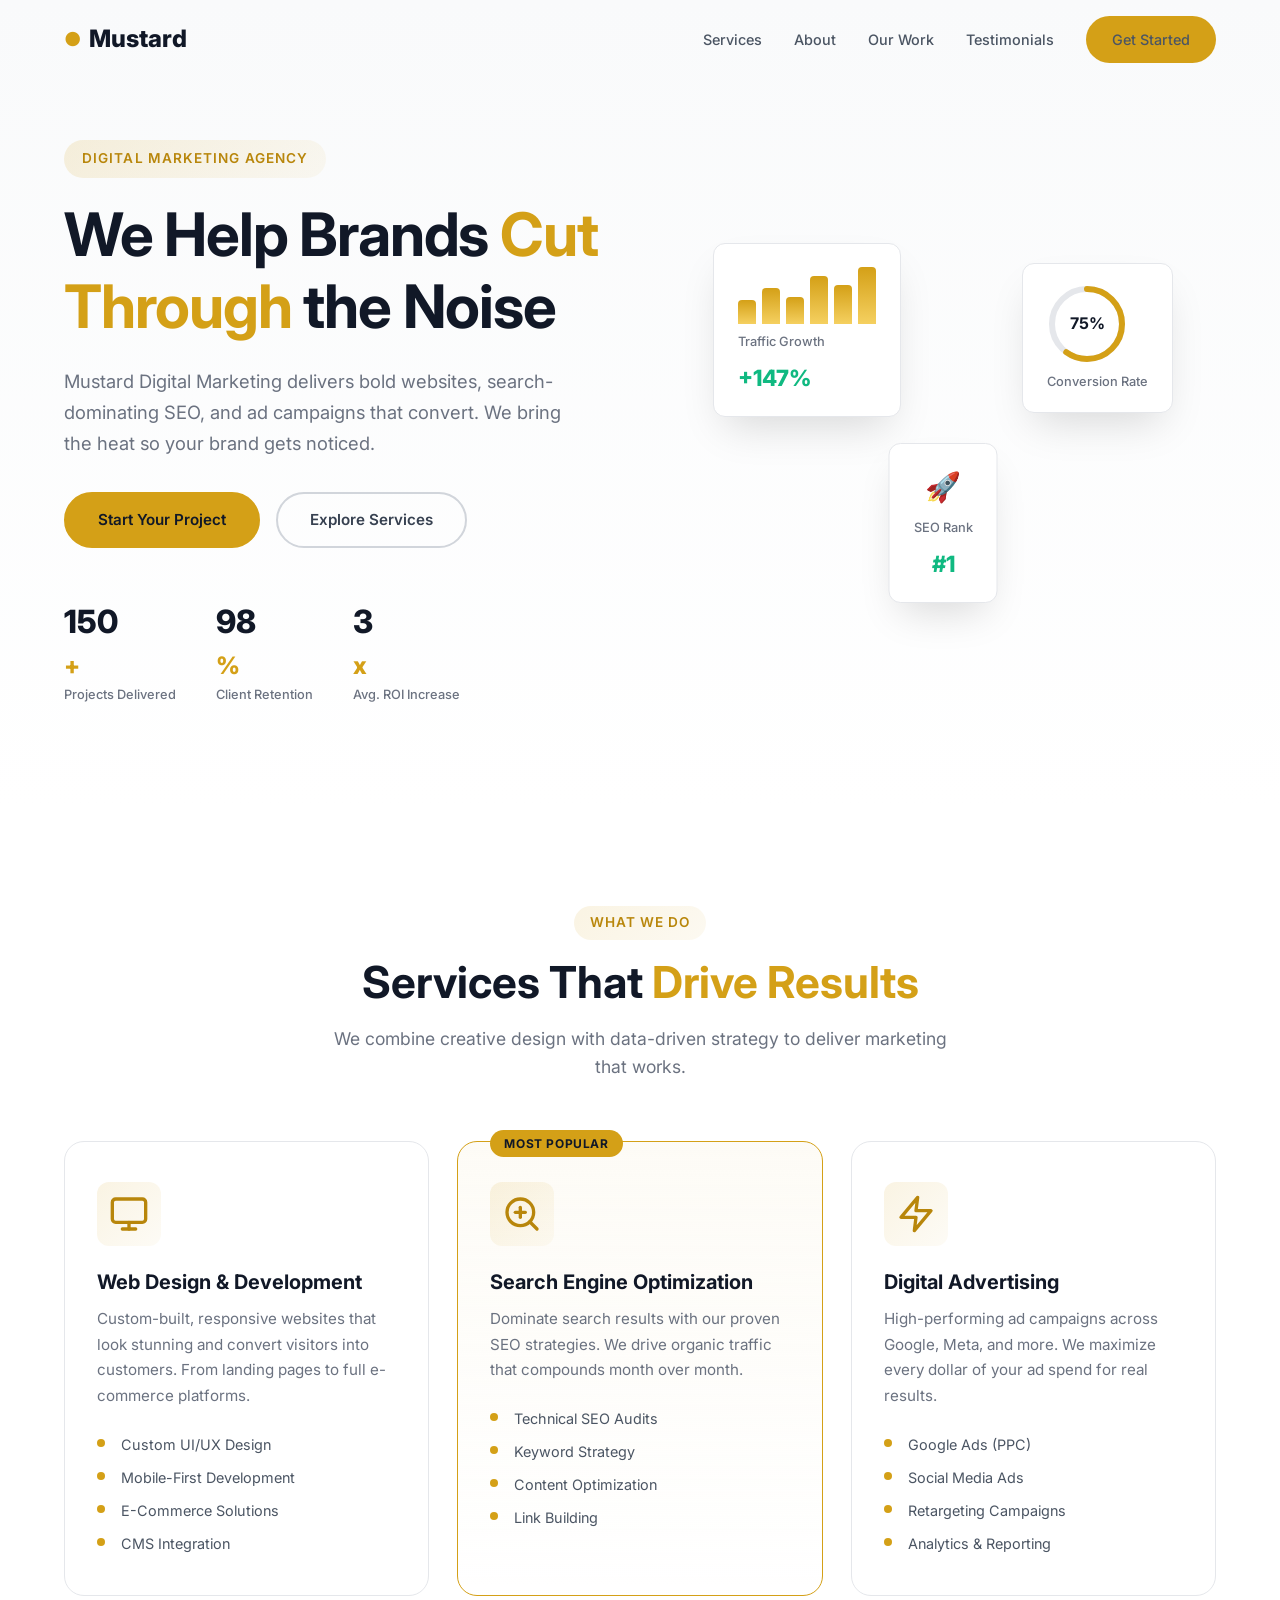
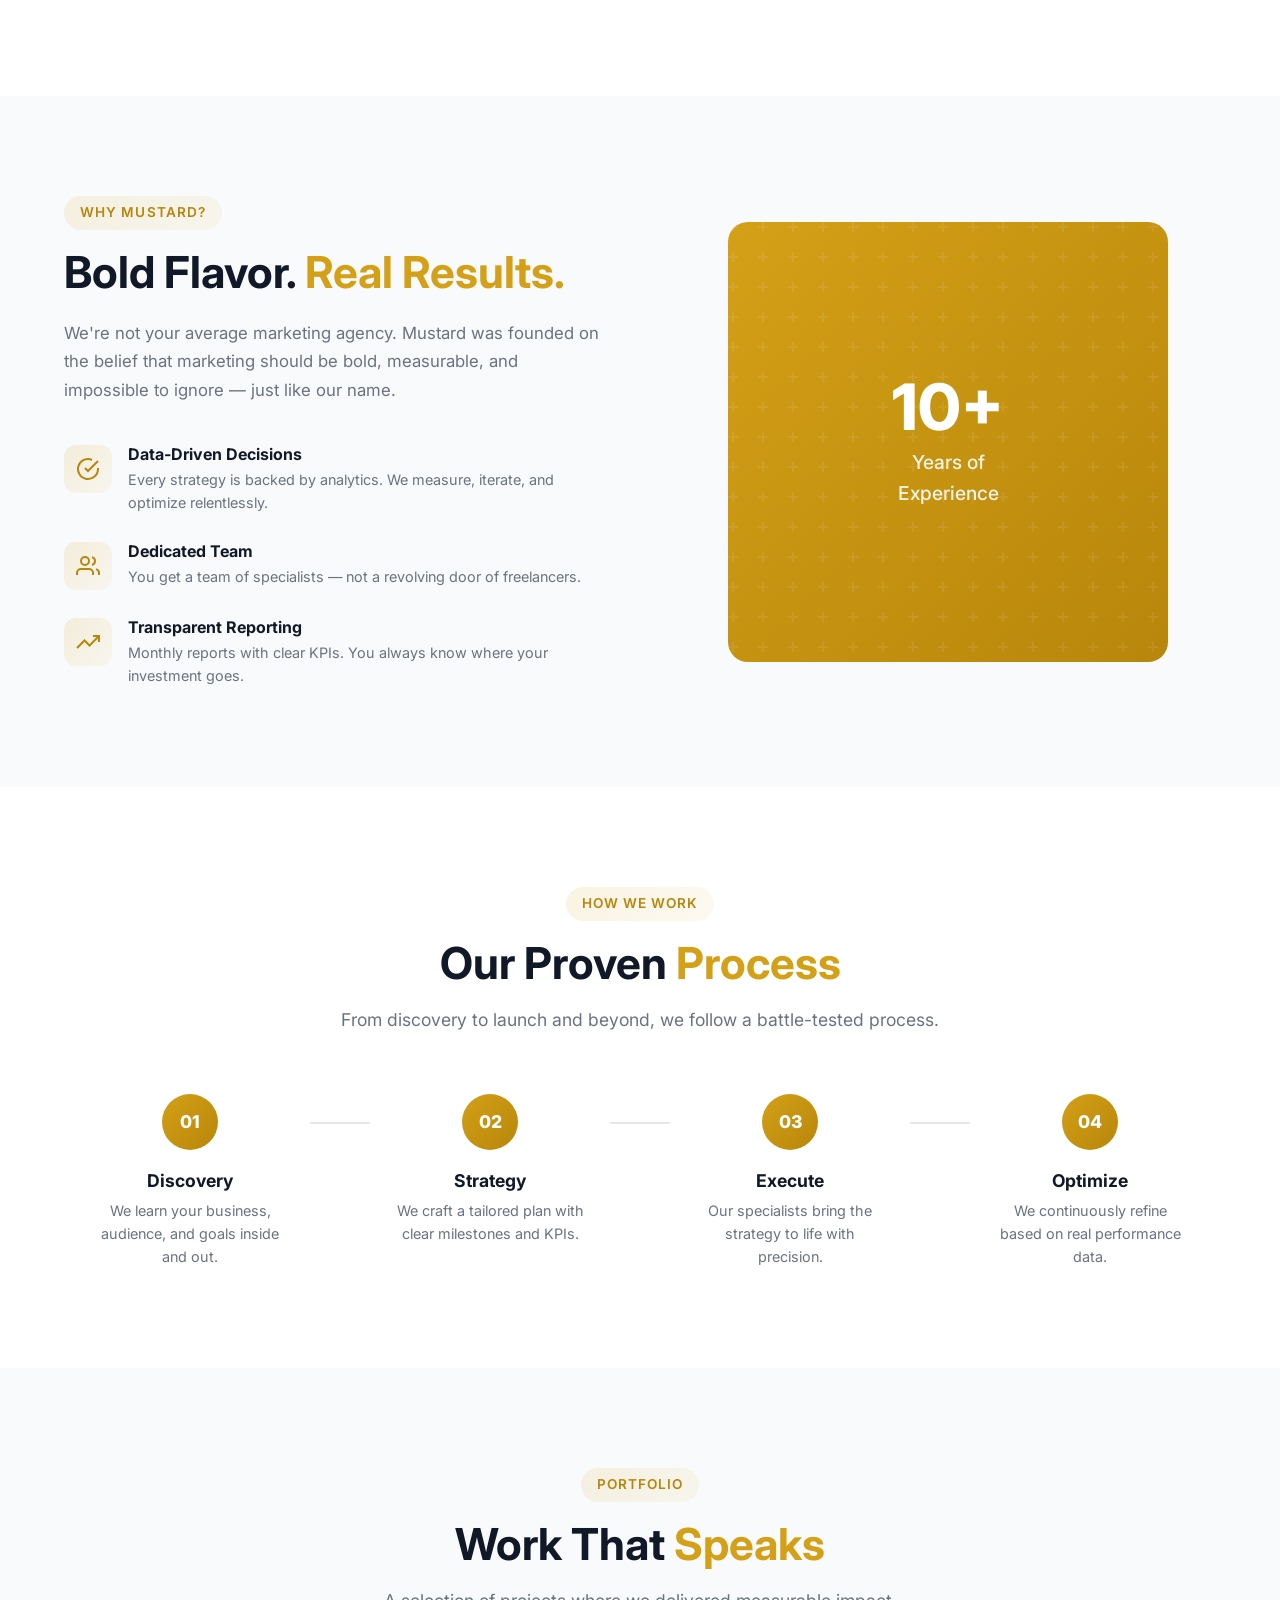
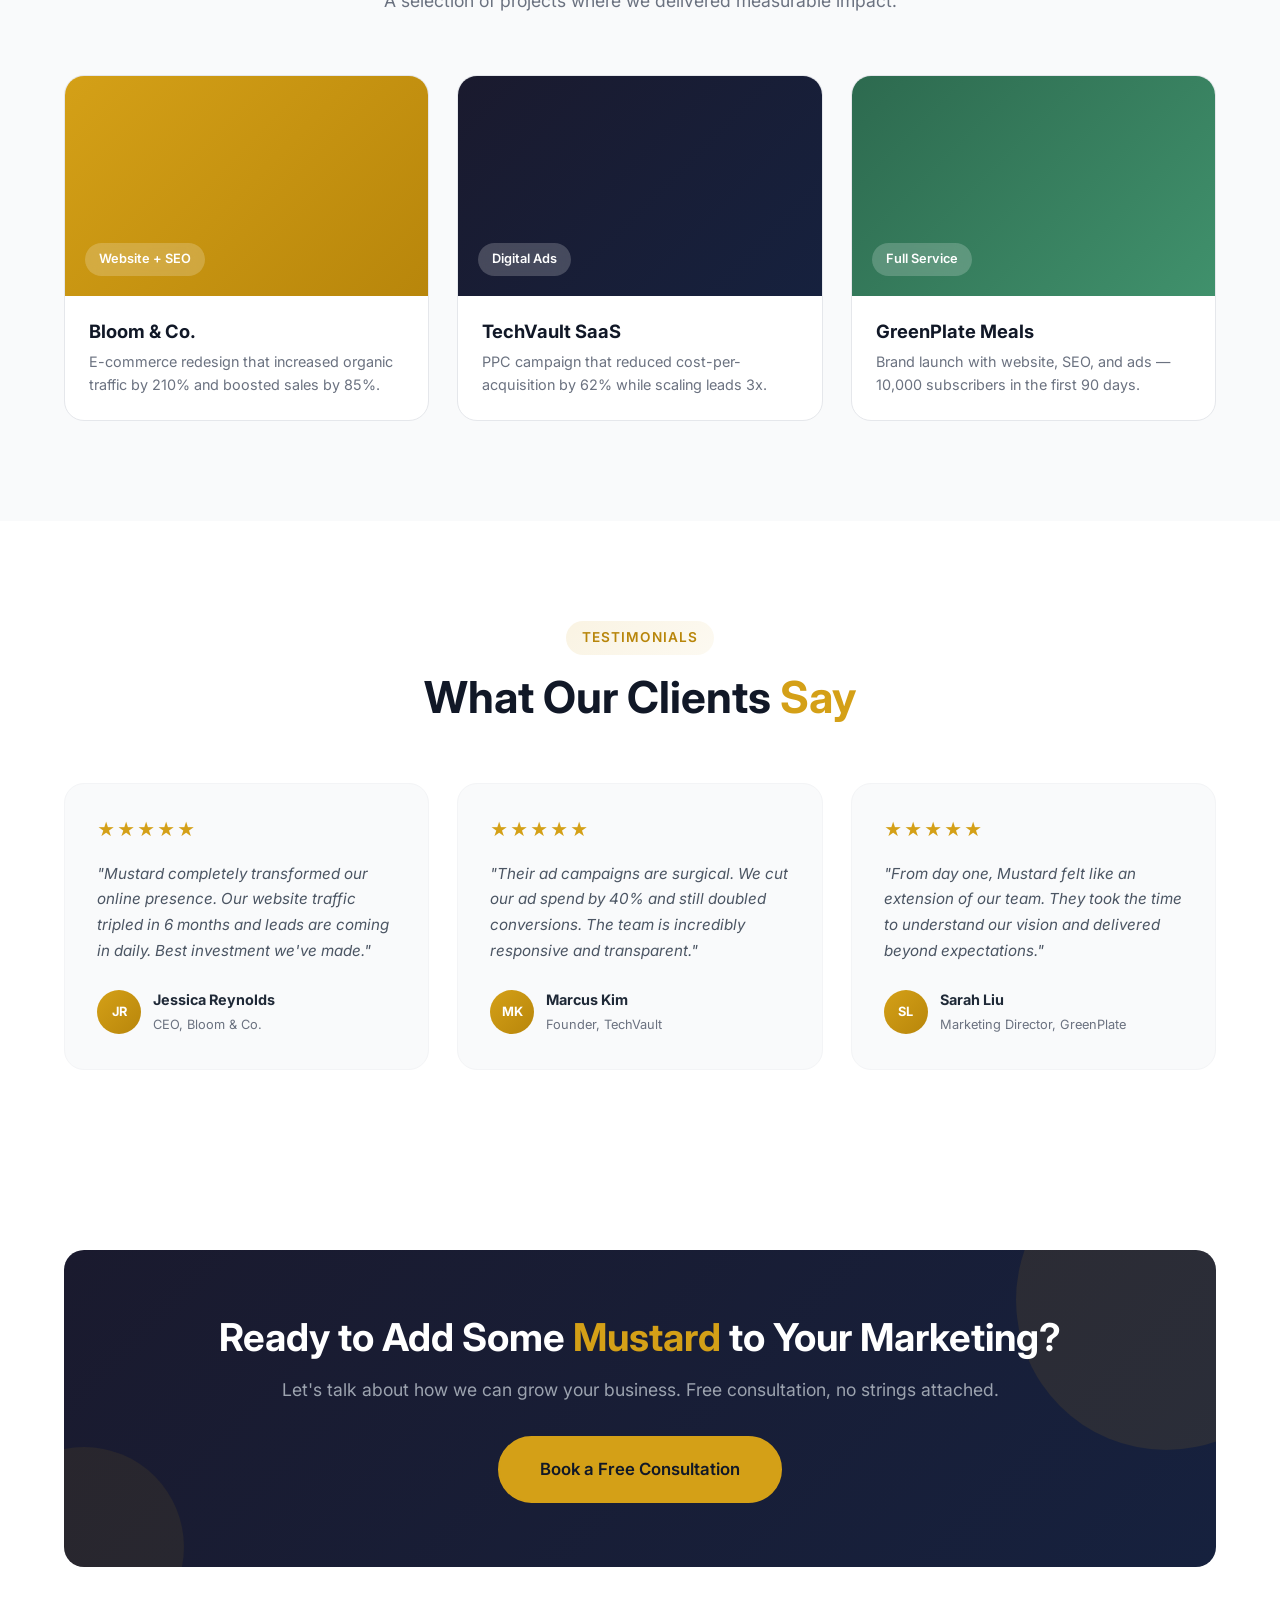
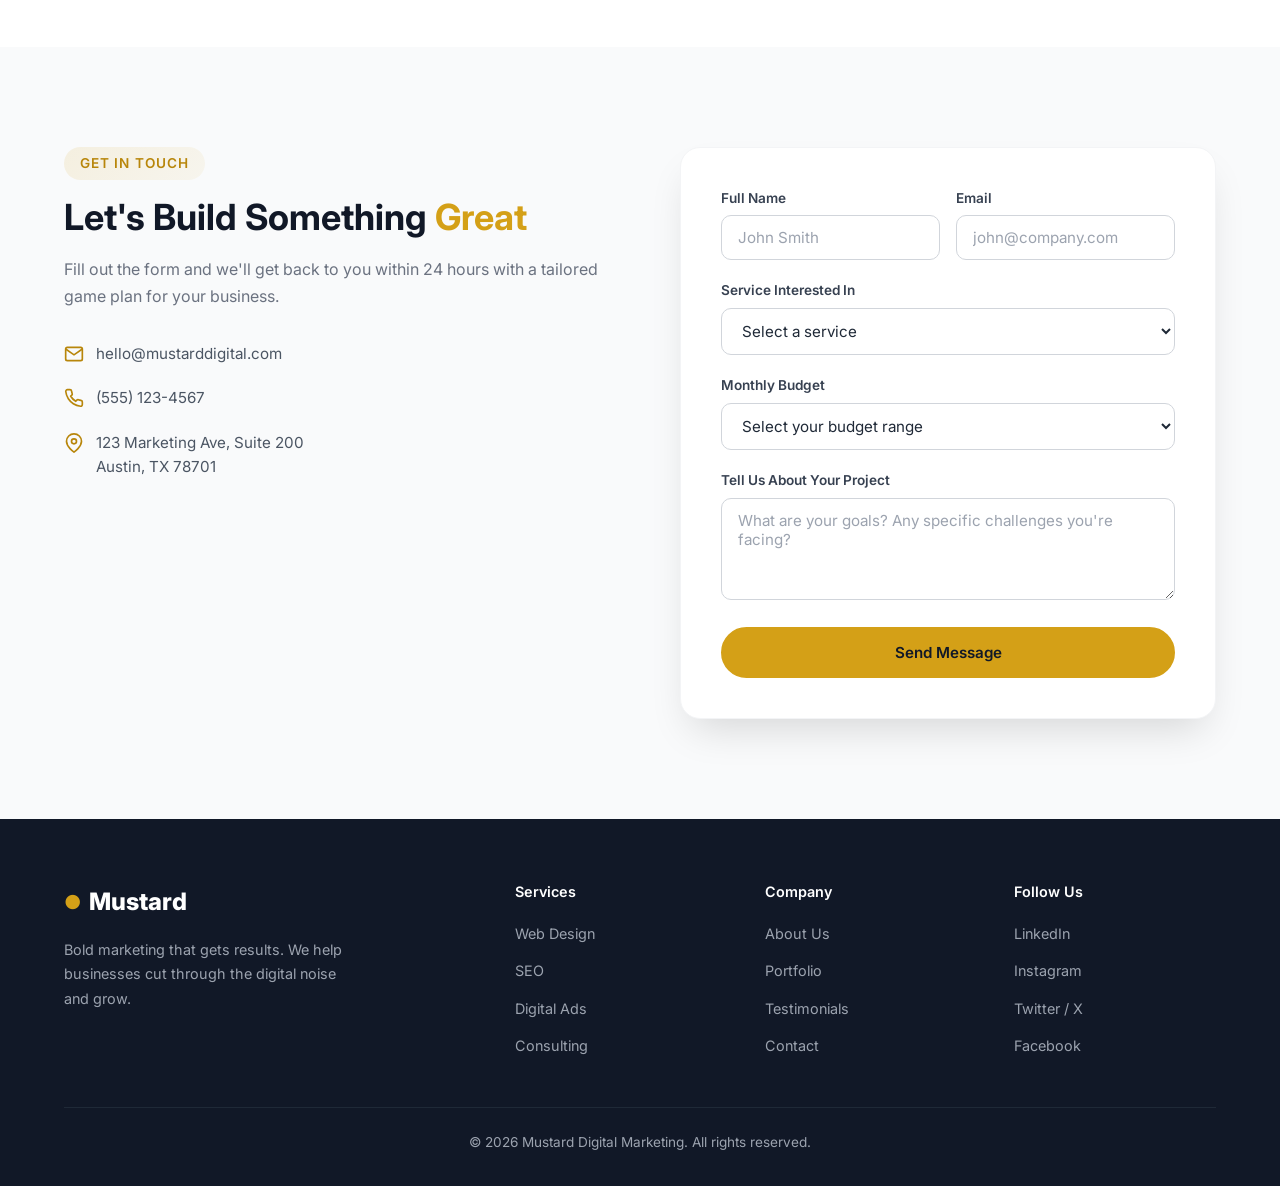
==== index.html @ a3e1a942 "Add Mustard Digital Marketing landing page Complete static landing page for Mustard Digital Marketin" ====
<!DOCTYPE html>
<html lang="en">
<head>
    <meta charset="UTF-8">
    <meta name="viewport" content="width=device-width, initial-scale=1.0">
    <title>Mustard Digital Marketing | Websites, SEO & Digital Ads</title>
    <meta name="description" content="Mustard Digital Marketing helps businesses grow with stunning websites, data-driven SEO, and high-converting digital ad campaigns.">
    <link rel="preconnect" href="https://fonts.googleapis.com">
    <link rel="preconnect" href="https://fonts.gstatic.com" crossorigin>
    <link href="https://fonts.googleapis.com/css2?family=Inter:wght@400;500;600;700;800&family=Playfair+Display:wght@700&display=swap" rel="stylesheet">
    <link rel="stylesheet" href="styles.css">
</head>
<body>

    <!-- Navigation -->
    <nav class="navbar" id="navbar">
        <div class="container nav-container">
            <a href="#" class="logo">
                <span class="logo-icon">&#9679;</span> Mustard
            </a>
            <button class="nav-toggle" id="navToggle" aria-label="Toggle navigation">
                <span></span>
                <span></span>
                <span></span>
            </button>
            <ul class="nav-links" id="navLinks">
                <li><a href="#services">Services</a></li>
                <li><a href="#about">About</a></li>
                <li><a href="#work">Our Work</a></li>
                <li><a href="#testimonials">Testimonials</a></li>
                <li><a href="#contact" class="btn btn-nav">Get Started</a></li>
            </ul>
        </div>
    </nav>

    <!-- Hero Section -->
    <header class="hero" id="hero">
        <div class="container hero-container">
            <div class="hero-content">
                <span class="hero-tag">Digital Marketing Agency</span>
                <h1>We Help Brands <span class="text-highlight">Cut Through</span> the Noise</h1>
                <p class="hero-description">Mustard Digital Marketing delivers bold websites, search-dominating SEO, and ad campaigns that convert. We bring the heat so your brand gets noticed.</p>
                <div class="hero-ctas">
                    <a href="#contact" class="btn btn-primary">Start Your Project</a>
                    <a href="#services" class="btn btn-outline">Explore Services</a>
                </div>
                <div class="hero-stats">
                    <div class="stat">
                        <span class="stat-number" data-target="150">0</span><span class="stat-suffix">+</span>
                        <span class="stat-label">Projects Delivered</span>
                    </div>
                    <div class="stat">
                        <span class="stat-number" data-target="98">0</span><span class="stat-suffix">%</span>
                        <span class="stat-label">Client Retention</span>
                    </div>
                    <div class="stat">
                        <span class="stat-number" data-target="3">0</span><span class="stat-suffix">x</span>
                        <span class="stat-label">Avg. ROI Increase</span>
                    </div>
                </div>
            </div>
            <div class="hero-visual">
                <div class="hero-graphic">
                    <div class="graphic-card card-1">
                        <div class="mini-chart">
                            <div class="bar" style="height: 40%"></div>
                            <div class="bar" style="height: 60%"></div>
                            <div class="bar" style="height: 45%"></div>
                            <div class="bar" style="height: 80%"></div>
                            <div class="bar" style="height: 65%"></div>
                            <div class="bar" style="height: 95%"></div>
                        </div>
                        <span class="card-label">Traffic Growth</span>
                        <span class="card-value up">+147%</span>
                    </div>
                    <div class="graphic-card card-2">
                        <div class="conversion-ring">
                            <svg viewBox="0 0 80 80">
                                <circle cx="40" cy="40" r="35" stroke="#e5e7eb" stroke-width="6" fill="none"/>
                                <circle cx="40" cy="40" r="35" stroke="#D4A017" stroke-width="6" fill="none"
                                    stroke-dasharray="176" stroke-dashoffset="44" stroke-linecap="round"
                                    transform="rotate(-90 40 40)"/>
                            </svg>
                            <span class="ring-value">75%</span>
                        </div>
                        <span class="card-label">Conversion Rate</span>
                    </div>
                    <div class="graphic-card card-3">
                        <span class="card-emoji">&#128640;</span>
                        <span class="card-label">SEO Rank</span>
                        <span class="card-value up">#1</span>
                    </div>
                </div>
            </div>
        </div>
        <div class="hero-bg-shape"></div>
    </header>

    <!-- Services Section -->
    <section class="services" id="services">
        <div class="container">
            <div class="section-header">
                <span class="section-tag">What We Do</span>
                <h2>Services That <span class="text-highlight">Drive Results</span></h2>
                <p>We combine creative design with data-driven strategy to deliver marketing that works.</p>
            </div>
            <div class="services-grid">
                <div class="service-card">
                    <div class="service-icon">
                        <svg width="40" height="40" viewBox="0 0 24 24" fill="none" stroke="currentColor" stroke-width="2" stroke-linecap="round" stroke-linejoin="round">
                            <rect x="2" y="3" width="20" height="14" rx="2" ry="2"></rect>
                            <line x1="8" y1="21" x2="16" y2="21"></line>
                            <line x1="12" y1="17" x2="12" y2="21"></line>
                        </svg>
                    </div>
                    <h3>Web Design & Development</h3>
                    <p>Custom-built, responsive websites that look stunning and convert visitors into customers. From landing pages to full e-commerce platforms.</p>
                    <ul class="service-features">
                        <li>Custom UI/UX Design</li>
                        <li>Mobile-First Development</li>
                        <li>E-Commerce Solutions</li>
                        <li>CMS Integration</li>
                    </ul>
                </div>
                <div class="service-card featured">
                    <span class="featured-badge">Most Popular</span>
                    <div class="service-icon">
                        <svg width="40" height="40" viewBox="0 0 24 24" fill="none" stroke="currentColor" stroke-width="2" stroke-linecap="round" stroke-linejoin="round">
                            <circle cx="11" cy="11" r="8"></circle>
                            <line x1="21" y1="21" x2="16.65" y2="16.65"></line>
                            <line x1="11" y1="8" x2="11" y2="14"></line>
                            <line x1="8" y1="11" x2="14" y2="11"></line>
                        </svg>
                    </div>
                    <h3>Search Engine Optimization</h3>
                    <p>Dominate search results with our proven SEO strategies. We drive organic traffic that compounds month over month.</p>
                    <ul class="service-features">
                        <li>Technical SEO Audits</li>
                        <li>Keyword Strategy</li>
                        <li>Content Optimization</li>
                        <li>Link Building</li>
                    </ul>
                </div>
                <div class="service-card">
                    <div class="service-icon">
                        <svg width="40" height="40" viewBox="0 0 24 24" fill="none" stroke="currentColor" stroke-width="2" stroke-linecap="round" stroke-linejoin="round">
                            <polygon points="13 2 3 14 12 14 11 22 21 10 12 10 13 2"></polygon>
                        </svg>
                    </div>
                    <h3>Digital Advertising</h3>
                    <p>High-performing ad campaigns across Google, Meta, and more. We maximize every dollar of your ad spend for real results.</p>
                    <ul class="service-features">
                        <li>Google Ads (PPC)</li>
                        <li>Social Media Ads</li>
                        <li>Retargeting Campaigns</li>
                        <li>Analytics & Reporting</li>
                    </ul>
                </div>
            </div>
        </div>
    </section>

    <!-- About / Why Us Section -->
    <section class="about" id="about">
        <div class="container about-container">
            <div class="about-content">
                <span class="section-tag">Why Mustard?</span>
                <h2>Bold Flavor. <span class="text-highlight">Real Results.</span></h2>
                <p class="about-description">We're not your average marketing agency. Mustard was founded on the belief that marketing should be bold, measurable, and impossible to ignore — just like our name.</p>
                <div class="about-features">
                    <div class="about-feature">
                        <div class="feature-icon">
                            <svg width="24" height="24" viewBox="0 0 24 24" fill="none" stroke="currentColor" stroke-width="2"><path d="M22 11.08V12a10 10 0 1 1-5.93-9.14"></path><polyline points="22 4 12 14.01 9 11.01"></polyline></svg>
                        </div>
                        <div>
                            <h4>Data-Driven Decisions</h4>
                            <p>Every strategy is backed by analytics. We measure, iterate, and optimize relentlessly.</p>
                        </div>
                    </div>
                    <div class="about-feature">
                        <div class="feature-icon">
                            <svg width="24" height="24" viewBox="0 0 24 24" fill="none" stroke="currentColor" stroke-width="2"><path d="M17 21v-2a4 4 0 0 0-4-4H5a4 4 0 0 0-4 4v2"></path><circle cx="9" cy="7" r="4"></circle><path d="M23 21v-2a4 4 0 0 0-3-3.87"></path><path d="M16 3.13a4 4 0 0 1 0 7.75"></path></svg>
                        </div>
                        <div>
                            <h4>Dedicated Team</h4>
                            <p>You get a team of specialists — not a revolving door of freelancers.</p>
                        </div>
                    </div>
                    <div class="about-feature">
                        <div class="feature-icon">
                            <svg width="24" height="24" viewBox="0 0 24 24" fill="none" stroke="currentColor" stroke-width="2"><polyline points="23 6 13.5 15.5 8.5 10.5 1 18"></polyline><polyline points="17 6 23 6 23 12"></polyline></svg>
                        </div>
                        <div>
                            <h4>Transparent Reporting</h4>
                            <p>Monthly reports with clear KPIs. You always know where your investment goes.</p>
                        </div>
                    </div>
                </div>
            </div>
            <div class="about-visual">
                <div class="about-image-placeholder">
                    <div class="placeholder-content">
                        <span class="placeholder-number">10+</span>
                        <span class="placeholder-text">Years of<br>Experience</span>
                    </div>
                </div>
            </div>
        </div>
    </section>

    <!-- Process Section -->
    <section class="process">
        <div class="container">
            <div class="section-header">
                <span class="section-tag">How We Work</span>
                <h2>Our Proven <span class="text-highlight">Process</span></h2>
                <p>From discovery to launch and beyond, we follow a battle-tested process.</p>
            </div>
            <div class="process-steps">
                <div class="process-step">
                    <div class="step-number">01</div>
                    <h3>Discovery</h3>
                    <p>We learn your business, audience, and goals inside and out.</p>
                </div>
                <div class="process-connector"></div>
                <div class="process-step">
                    <div class="step-number">02</div>
                    <h3>Strategy</h3>
                    <p>We craft a tailored plan with clear milestones and KPIs.</p>
                </div>
                <div class="process-connector"></div>
                <div class="process-step">
                    <div class="step-number">03</div>
                    <h3>Execute</h3>
                    <p>Our specialists bring the strategy to life with precision.</p>
                </div>
                <div class="process-connector"></div>
                <div class="process-step">
                    <div class="step-number">04</div>
                    <h3>Optimize</h3>
                    <p>We continuously refine based on real performance data.</p>
                </div>
            </div>
        </div>
    </section>

    <!-- Work / Portfolio Section -->
    <section class="work" id="work">
        <div class="container">
            <div class="section-header">
                <span class="section-tag">Portfolio</span>
                <h2>Work That <span class="text-highlight">Speaks</span></h2>
                <p>A selection of projects where we delivered measurable impact.</p>
            </div>
            <div class="work-grid">
                <div class="work-card">
                    <div class="work-image" style="background: linear-gradient(135deg, #D4A017 0%, #b8860b 100%);">
                        <span class="work-category">Website + SEO</span>
                    </div>
                    <div class="work-info">
                        <h3>Bloom & Co.</h3>
                        <p>E-commerce redesign that increased organic traffic by 210% and boosted sales by 85%.</p>
                    </div>
                </div>
                <div class="work-card">
                    <div class="work-image" style="background: linear-gradient(135deg, #1a1a2e 0%, #16213e 100%);">
                        <span class="work-category">Digital Ads</span>
                    </div>
                    <div class="work-info">
                        <h3>TechVault SaaS</h3>
                        <p>PPC campaign that reduced cost-per-acquisition by 62% while scaling leads 3x.</p>
                    </div>
                </div>
                <div class="work-card">
                    <div class="work-image" style="background: linear-gradient(135deg, #2d6a4f 0%, #40916c 100%);">
                        <span class="work-category">Full Service</span>
                    </div>
                    <div class="work-info">
                        <h3>GreenPlate Meals</h3>
                        <p>Brand launch with website, SEO, and ads — 10,000 subscribers in the first 90 days.</p>
                    </div>
                </div>
            </div>
        </div>
    </section>

    <!-- Testimonials Section -->
    <section class="testimonials" id="testimonials">
        <div class="container">
            <div class="section-header">
                <span class="section-tag">Testimonials</span>
                <h2>What Our Clients <span class="text-highlight">Say</span></h2>
            </div>
            <div class="testimonials-grid">
                <div class="testimonial-card">
                    <div class="testimonial-stars">&#9733;&#9733;&#9733;&#9733;&#9733;</div>
                    <p>"Mustard completely transformed our online presence. Our website traffic tripled in 6 months and leads are coming in daily. Best investment we've made."</p>
                    <div class="testimonial-author">
                        <div class="author-avatar">JR</div>
                        <div>
                            <strong>Jessica Reynolds</strong>
                            <span>CEO, Bloom & Co.</span>
                        </div>
                    </div>
                </div>
                <div class="testimonial-card">
                    <div class="testimonial-stars">&#9733;&#9733;&#9733;&#9733;&#9733;</div>
                    <p>"Their ad campaigns are surgical. We cut our ad spend by 40% and still doubled conversions. The team is incredibly responsive and transparent."</p>
                    <div class="testimonial-author">
                        <div class="author-avatar">MK</div>
                        <div>
                            <strong>Marcus Kim</strong>
                            <span>Founder, TechVault</span>
                        </div>
                    </div>
                </div>
                <div class="testimonial-card">
                    <div class="testimonial-stars">&#9733;&#9733;&#9733;&#9733;&#9733;</div>
                    <p>"From day one, Mustard felt like an extension of our team. They took the time to understand our vision and delivered beyond expectations."</p>
                    <div class="testimonial-author">
                        <div class="author-avatar">SL</div>
                        <div>
                            <strong>Sarah Liu</strong>
                            <span>Marketing Director, GreenPlate</span>
                        </div>
                    </div>
                </div>
            </div>
        </div>
    </section>

    <!-- CTA Section -->
    <section class="cta-section">
        <div class="container">
            <div class="cta-box">
                <h2>Ready to Add Some <span class="text-highlight">Mustard</span> to Your Marketing?</h2>
                <p>Let's talk about how we can grow your business. Free consultation, no strings attached.</p>
                <a href="#contact" class="btn btn-primary btn-lg">Book a Free Consultation</a>
            </div>
        </div>
    </section>

    <!-- Contact Section -->
    <section class="contact" id="contact">
        <div class="container contact-container">
            <div class="contact-info">
                <span class="section-tag">Get In Touch</span>
                <h2>Let's Build Something <span class="text-highlight">Great</span></h2>
                <p>Fill out the form and we'll get back to you within 24 hours with a tailored game plan for your business.</p>
                <div class="contact-details">
                    <div class="contact-item">
                        <svg width="20" height="20" viewBox="0 0 24 24" fill="none" stroke="currentColor" stroke-width="2"><path d="M4 4h16c1.1 0 2 .9 2 2v12c0 1.1-.9 2-2 2H4c-1.1 0-2-.9-2-2V6c0-1.1.9-2 2-2z"></path><polyline points="22,6 12,13 2,6"></polyline></svg>
                        <span>hello@mustarddigital.com</span>
                    </div>
                    <div class="contact-item">
                        <svg width="20" height="20" viewBox="0 0 24 24" fill="none" stroke="currentColor" stroke-width="2"><path d="M22 16.92v3a2 2 0 0 1-2.18 2 19.79 19.79 0 0 1-8.63-3.07 19.5 19.5 0 0 1-6-6 19.79 19.79 0 0 1-3.07-8.67A2 2 0 0 1 4.11 2h3a2 2 0 0 1 2 1.72 12.84 12.84 0 0 0 .7 2.81 2 2 0 0 1-.45 2.11L8.09 9.91a16 16 0 0 0 6 6l1.27-1.27a2 2 0 0 1 2.11-.45 12.84 12.84 0 0 0 2.81.7A2 2 0 0 1 22 16.92z"></path></svg>
                        <span>(555) 123-4567</span>
                    </div>
                    <div class="contact-item">
                        <svg width="20" height="20" viewBox="0 0 24 24" fill="none" stroke="currentColor" stroke-width="2"><path d="M21 10c0 7-9 13-9 13s-9-6-9-13a9 9 0 0 1 18 0z"></path><circle cx="12" cy="10" r="3"></circle></svg>
                        <span>123 Marketing Ave, Suite 200<br>Austin, TX 78701</span>
                    </div>
                </div>
            </div>
            <form class="contact-form" id="contactForm">
                <div class="form-row">
                    <div class="form-group">
                        <label for="name">Full Name</label>
                        <input type="text" id="name" name="name" placeholder="John Smith" required>
                    </div>
                    <div class="form-group">
                        <label for="email">Email</label>
                        <input type="email" id="email" name="email" placeholder="john@company.com" required>
                    </div>
                </div>
                <div class="form-group">
                    <label for="service">Service Interested In</label>
                    <select id="service" name="service" required>
                        <option value="" disabled selected>Select a service</option>
                        <option value="web-design">Web Design & Development</option>
                        <option value="seo">Search Engine Optimization</option>
                        <option value="digital-ads">Digital Advertising</option>
                        <option value="full-service">Full Service Package</option>
                    </select>
                </div>
                <div class="form-group">
                    <label for="budget">Monthly Budget</label>
                    <select id="budget" name="budget">
                        <option value="" disabled selected>Select your budget range</option>
                        <option value="1k-3k">$1,000 - $3,000</option>
                        <option value="3k-5k">$3,000 - $5,000</option>
                        <option value="5k-10k">$5,000 - $10,000</option>
                        <option value="10k+">$10,000+</option>
                    </select>
                </div>
                <div class="form-group">
                    <label for="message">Tell Us About Your Project</label>
                    <textarea id="message" name="message" rows="4" placeholder="What are your goals? Any specific challenges you're facing?"></textarea>
                </div>
                <button type="submit" class="btn btn-primary btn-full">Send Message</button>
            </form>
        </div>
    </section>

    <!-- Footer -->
    <footer class="footer">
        <div class="container">
            <div class="footer-grid">
                <div class="footer-brand">
                    <a href="#" class="logo">
                        <span class="logo-icon">&#9679;</span> Mustard
                    </a>
                    <p>Bold marketing that gets results. We help businesses cut through the digital noise and grow.</p>
                </div>
                <div class="footer-links">
                    <h4>Services</h4>
                    <ul>
                        <li><a href="#services">Web Design</a></li>
                        <li><a href="#services">SEO</a></li>
                        <li><a href="#services">Digital Ads</a></li>
                        <li><a href="#contact">Consulting</a></li>
                    </ul>
                </div>
                <div class="footer-links">
                    <h4>Company</h4>
                    <ul>
                        <li><a href="#about">About Us</a></li>
                        <li><a href="#work">Portfolio</a></li>
                        <li><a href="#testimonials">Testimonials</a></li>
                        <li><a href="#contact">Contact</a></li>
                    </ul>
                </div>
                <div class="footer-links">
                    <h4>Follow Us</h4>
                    <ul>
                        <li><a href="#">LinkedIn</a></li>
                        <li><a href="#">Instagram</a></li>
                        <li><a href="#">Twitter / X</a></li>
                        <li><a href="#">Facebook</a></li>
                    </ul>
                </div>
            </div>
            <div class="footer-bottom">
                <p>&copy; 2026 Mustard Digital Marketing. All rights reserved.</p>
            </div>
        </div>
    </footer>

    <script src="script.js"></script>
</body>
</html>
---- styles.css ----
/* ============================================
   MUSTARD DIGITAL MARKETING — Landing Page CSS
   ============================================ */

/* --- Reset & Base --- */
*,
*::before,
*::after {
    margin: 0;
    padding: 0;
    box-sizing: border-box;
}

:root {
    --mustard: #D4A017;
    --mustard-light: #F5D060;
    --mustard-dark: #b8860b;
    --navy: #1a1a2e;
    --navy-light: #16213e;
    --charcoal: #2d2d2d;
    --gray-900: #111827;
    --gray-800: #1f2937;
    --gray-700: #374151;
    --gray-600: #4b5563;
    --gray-500: #6b7280;
    --gray-400: #9ca3af;
    --gray-300: #d1d5db;
    --gray-200: #e5e7eb;
    --gray-100: #f3f4f6;
    --gray-50: #f9fafb;
    --white: #ffffff;
    --green: #10b981;
    --radius: 12px;
    --radius-lg: 20px;
    --shadow-sm: 0 1px 2px rgba(0,0,0,0.05);
    --shadow: 0 4px 6px -1px rgba(0,0,0,0.1), 0 2px 4px -2px rgba(0,0,0,0.1);
    --shadow-lg: 0 20px 40px -12px rgba(0,0,0,0.15);
    --shadow-xl: 0 25px 50px -12px rgba(0,0,0,0.25);
    --transition: 0.3s cubic-bezier(0.4, 0, 0.2, 1);
}

html {
    scroll-behavior: smooth;
    font-size: 16px;
}

body {
    font-family: 'Inter', -apple-system, BlinkMacSystemFont, sans-serif;
    color: var(--gray-800);
    background: var(--white);
    line-height: 1.6;
    overflow-x: hidden;
}

h1, h2, h3, h4, h5, h6 {
    font-weight: 700;
    line-height: 1.2;
    color: var(--gray-900);
}

a {
    text-decoration: none;
    color: inherit;
}

img {
    max-width: 100%;
    display: block;
}

/* --- Container --- */
.container {
    max-width: 1200px;
    margin: 0 auto;
    padding: 0 24px;
}

/* --- Utility --- */
.text-highlight {
    color: var(--mustard);
    position: relative;
}

.section-tag {
    display: inline-block;
    font-size: 0.85rem;
    font-weight: 600;
    text-transform: uppercase;
    letter-spacing: 0.08em;
    color: var(--mustard-dark);
    background: linear-gradient(135deg, rgba(212,160,23,0.12), rgba(212,160,23,0.06));
    padding: 6px 16px;
    border-radius: 50px;
    margin-bottom: 16px;
}

.section-header {
    text-align: center;
    max-width: 640px;
    margin: 0 auto 60px;
}

.section-header h2 {
    font-size: clamp(2rem, 4vw, 2.75rem);
    margin-bottom: 16px;
}

.section-header p {
    font-size: 1.1rem;
    color: var(--gray-500);
}

/* --- Buttons --- */
.btn {
    display: inline-flex;
    align-items: center;
    justify-content: center;
    font-family: inherit;
    font-weight: 600;
    font-size: 0.95rem;
    padding: 14px 32px;
    border-radius: 50px;
    border: 2px solid transparent;
    cursor: pointer;
    transition: var(--transition);
    gap: 8px;
}

.btn-primary {
    background: var(--mustard);
    color: var(--gray-900);
    border-color: var(--mustard);
}

.btn-primary:hover {
    background: var(--mustard-dark);
    border-color: var(--mustard-dark);
    transform: translateY(-2px);
    box-shadow: 0 8px 25px rgba(212,160,23,0.35);
}

.btn-outline {
    background: transparent;
    color: var(--gray-700);
    border-color: var(--gray-300);
}

.btn-outline:hover {
    border-color: var(--mustard);
    color: var(--mustard-dark);
    transform: translateY(-2px);
}

.btn-nav {
    padding: 10px 24px;
    background: var(--mustard);
    color: var(--gray-900);
    border-radius: 50px;
    font-weight: 600;
    font-size: 0.9rem;
}

.btn-nav:hover {
    background: var(--mustard-dark);
    transform: translateY(-1px);
}

.btn-lg {
    padding: 18px 40px;
    font-size: 1.05rem;
}

.btn-full {
    width: 100%;
}

/* ============================================
   NAVBAR
   ============================================ */
.navbar {
    position: fixed;
    top: 0;
    left: 0;
    right: 0;
    z-index: 1000;
    padding: 16px 0;
    transition: var(--transition);
    background: transparent;
}

.navbar.scrolled {
    background: rgba(255,255,255,0.95);
    backdrop-filter: blur(12px);
    box-shadow: var(--shadow-sm);
    padding: 12px 0;
}

.nav-container {
    display: flex;
    align-items: center;
    justify-content: space-between;
}

.logo {
    display: flex;
    align-items: center;
    gap: 8px;
    font-size: 1.5rem;
    font-weight: 800;
    color: var(--gray-900);
}

.logo-icon {
    color: var(--mustard);
    font-size: 1.2rem;
}

.nav-links {
    display: flex;
    align-items: center;
    list-style: none;
    gap: 32px;
}

.nav-links a {
    font-size: 0.9rem;
    font-weight: 500;
    color: var(--gray-600);
    transition: var(--transition);
}

.nav-links a:hover {
    color: var(--mustard-dark);
}

.nav-toggle {
    display: none;
    flex-direction: column;
    gap: 5px;
    background: none;
    border: none;
    cursor: pointer;
    padding: 4px;
}

.nav-toggle span {
    display: block;
    width: 24px;
    height: 2px;
    background: var(--gray-800);
    border-radius: 2px;
    transition: var(--transition);
}

/* ============================================
   HERO
   ============================================ */
.hero {
    position: relative;
    padding: 140px 0 100px;
    overflow: hidden;
    background: linear-gradient(180deg, var(--gray-50) 0%, var(--white) 100%);
}

.hero-container {
    display: grid;
    grid-template-columns: 1fr 1fr;
    gap: 60px;
    align-items: center;
}

.hero-tag {
    display: inline-block;
    font-size: 0.85rem;
    font-weight: 600;
    text-transform: uppercase;
    letter-spacing: 0.08em;
    color: var(--mustard-dark);
    background: linear-gradient(135deg, rgba(212,160,23,0.15), rgba(212,160,23,0.05));
    padding: 8px 18px;
    border-radius: 50px;
    margin-bottom: 20px;
}

.hero h1 {
    font-size: clamp(2.5rem, 5vw, 3.75rem);
    margin-bottom: 24px;
    letter-spacing: -0.02em;
}

.hero-description {
    font-size: 1.15rem;
    color: var(--gray-500);
    max-width: 520px;
    margin-bottom: 32px;
    line-height: 1.7;
}

.hero-ctas {
    display: flex;
    gap: 16px;
    margin-bottom: 48px;
    flex-wrap: wrap;
}

/* Hero Stats */
.hero-stats {
    display: flex;
    gap: 40px;
}

.stat {
    display: flex;
    flex-direction: column;
}

.stat-number {
    font-size: 2rem;
    font-weight: 800;
    color: var(--gray-900);
}

.stat-suffix {
    font-size: 1.5rem;
    font-weight: 800;
    color: var(--mustard);
}

.stat-label {
    font-size: 0.8rem;
    color: var(--gray-500);
    font-weight: 500;
}

/* Hero Visual / Graphic Cards */
.hero-visual {
    position: relative;
    display: flex;
    justify-content: center;
}

.hero-graphic {
    position: relative;
    width: 100%;
    max-width: 460px;
    height: 400px;
}

.graphic-card {
    position: absolute;
    background: var(--white);
    border-radius: var(--radius);
    padding: 20px 24px;
    box-shadow: var(--shadow-lg);
    border: 1px solid var(--gray-200);
    display: flex;
    flex-direction: column;
    gap: 8px;
    animation: float 6s ease-in-out infinite;
}

.card-1 {
    top: 20px;
    left: 0;
    animation-delay: 0s;
}

.card-2 {
    top: 40px;
    right: 0;
    animation-delay: -2s;
}

.card-3 {
    bottom: 20px;
    left: 50%;
    transform: translateX(-50%);
    animation-delay: -4s;
    text-align: center;
}

.card-label {
    font-size: 0.8rem;
    color: var(--gray-500);
    font-weight: 500;
}

.card-value {
    font-size: 1.4rem;
    font-weight: 800;
    color: var(--gray-900);
}

.card-value.up {
    color: var(--green);
}

.card-emoji {
    font-size: 1.8rem;
}

/* Mini Chart */
.mini-chart {
    display: flex;
    align-items: flex-end;
    gap: 6px;
    height: 60px;
}

.mini-chart .bar {
    width: 18px;
    background: linear-gradient(180deg, var(--mustard), var(--mustard-light));
    border-radius: 4px 4px 0 0;
    animation: growBar 1.5s ease-out forwards;
}

/* Conversion Ring */
.conversion-ring {
    position: relative;
    width: 80px;
    height: 80px;
}

.conversion-ring svg {
    width: 100%;
    height: 100%;
}

.ring-value {
    position: absolute;
    top: 50%;
    left: 50%;
    transform: translate(-50%, -50%);
    font-size: 1rem;
    font-weight: 700;
    color: var(--gray-900);
}

/* Hero BG Shape */
.hero-bg-shape {
    position: absolute;
    top: -200px;
    right: -200px;
    width: 600px;
    height: 600px;
    border-radius: 50%;
    background: radial-gradient(circle, rgba(212,160,23,0.08) 0%, transparent 70%);
    z-index: -1;
}

@keyframes float {
    0%, 100% { transform: translateY(0); }
    50% { transform: translateY(-12px); }
}

.card-3 {
    animation-name: float3;
}

@keyframes float3 {
    0%, 100% { transform: translateX(-50%) translateY(0); }
    50% { transform: translateX(-50%) translateY(-12px); }
}

@keyframes growBar {
    from { height: 0; }
}

/* ============================================
   SERVICES
   ============================================ */
.services {
    padding: 100px 0;
    background: var(--white);
}

.services-grid {
    display: grid;
    grid-template-columns: repeat(3, 1fr);
    gap: 28px;
}

.service-card {
    position: relative;
    background: var(--white);
    border: 1px solid var(--gray-200);
    border-radius: var(--radius-lg);
    padding: 40px 32px;
    transition: var(--transition);
}

.service-card:hover {
    transform: translateY(-4px);
    box-shadow: var(--shadow-lg);
    border-color: var(--gray-300);
}

.service-card.featured {
    border-color: var(--mustard);
    background: linear-gradient(180deg, rgba(212,160,23,0.04) 0%, var(--white) 100%);
}

.featured-badge {
    position: absolute;
    top: -12px;
    left: 32px;
    background: var(--mustard);
    color: var(--gray-900);
    font-size: 0.75rem;
    font-weight: 700;
    padding: 4px 14px;
    border-radius: 50px;
    text-transform: uppercase;
    letter-spacing: 0.05em;
}

.service-icon {
    width: 64px;
    height: 64px;
    display: flex;
    align-items: center;
    justify-content: center;
    background: linear-gradient(135deg, rgba(212,160,23,0.12), rgba(212,160,23,0.04));
    border-radius: var(--radius);
    color: var(--mustard-dark);
    margin-bottom: 24px;
}

.service-card h3 {
    font-size: 1.25rem;
    margin-bottom: 12px;
}

.service-card > p {
    color: var(--gray-500);
    font-size: 0.95rem;
    margin-bottom: 24px;
    line-height: 1.7;
}

.service-features {
    list-style: none;
    display: flex;
    flex-direction: column;
    gap: 10px;
}

.service-features li {
    font-size: 0.9rem;
    color: var(--gray-600);
    padding-left: 24px;
    position: relative;
}

.service-features li::before {
    content: '';
    position: absolute;
    left: 0;
    top: 6px;
    width: 8px;
    height: 8px;
    border-radius: 50%;
    background: var(--mustard);
}

/* ============================================
   ABOUT
   ============================================ */
.about {
    padding: 100px 0;
    background: var(--gray-50);
}

.about-container {
    display: grid;
    grid-template-columns: 1fr 1fr;
    gap: 80px;
    align-items: center;
}

.about-content h2 {
    font-size: clamp(2rem, 4vw, 2.75rem);
    margin-bottom: 20px;
}

.about-description {
    font-size: 1.05rem;
    color: var(--gray-500);
    margin-bottom: 40px;
    line-height: 1.7;
}

.about-features {
    display: flex;
    flex-direction: column;
    gap: 28px;
}

.about-feature {
    display: flex;
    gap: 16px;
    align-items: flex-start;
}

.feature-icon {
    width: 48px;
    height: 48px;
    min-width: 48px;
    display: flex;
    align-items: center;
    justify-content: center;
    background: linear-gradient(135deg, rgba(212,160,23,0.15), rgba(212,160,23,0.05));
    border-radius: 12px;
    color: var(--mustard-dark);
}

.about-feature h4 {
    font-size: 1rem;
    margin-bottom: 4px;
}

.about-feature p {
    font-size: 0.9rem;
    color: var(--gray-500);
    line-height: 1.6;
}

/* About Image Placeholder */
.about-image-placeholder {
    width: 100%;
    aspect-ratio: 1;
    max-width: 440px;
    margin: 0 auto;
    border-radius: var(--radius-lg);
    background: linear-gradient(135deg, var(--mustard) 0%, var(--mustard-dark) 100%);
    display: flex;
    align-items: center;
    justify-content: center;
    position: relative;
    overflow: hidden;
}

.about-image-placeholder::before {
    content: '';
    position: absolute;
    inset: 0;
    background: url("data:image/svg+xml,%3Csvg width='60' height='60' viewBox='0 0 60 60' xmlns='http://www.w3.org/2000/svg'%3E%3Cg fill='none' fill-rule='evenodd'%3E%3Cg fill='%23ffffff' fill-opacity='0.08'%3E%3Cpath d='M36 34v-4h-2v4h-4v2h4v4h2v-4h4v-2h-4zm0-30V0h-2v4h-4v2h4v4h2V6h4V4h-4zM6 34v-4H4v4H0v2h4v4h2v-4h4v-2H6zM6 4V0H4v4H0v2h4v4h2V6h4V4H6z'/%3E%3C/g%3E%3C/g%3E%3C/svg%3E");
}

.placeholder-content {
    text-align: center;
    color: var(--white);
    position: relative;
    z-index: 1;
}

.placeholder-number {
    display: block;
    font-size: 4rem;
    font-weight: 800;
    line-height: 1;
    margin-bottom: 8px;
}

.placeholder-text {
    font-size: 1.2rem;
    font-weight: 500;
    opacity: 0.9;
}

/* ============================================
   PROCESS
   ============================================ */
.process {
    padding: 100px 0;
    background: var(--white);
}

.process-steps {
    display: flex;
    align-items: flex-start;
    justify-content: center;
    gap: 0;
}

.process-step {
    flex: 1;
    text-align: center;
    padding: 0 24px;
    max-width: 240px;
}

.step-number {
    display: inline-flex;
    align-items: center;
    justify-content: center;
    width: 56px;
    height: 56px;
    border-radius: 50%;
    background: linear-gradient(135deg, var(--mustard), var(--mustard-dark));
    color: var(--white);
    font-size: 1.1rem;
    font-weight: 800;
    margin-bottom: 20px;
}

.process-step h3 {
    font-size: 1.1rem;
    margin-bottom: 8px;
}

.process-step p {
    font-size: 0.9rem;
    color: var(--gray-500);
    line-height: 1.6;
}

.process-connector {
    width: 60px;
    height: 2px;
    background: var(--gray-200);
    margin-top: 28px;
    flex-shrink: 0;
}

/* ============================================
   WORK / PORTFOLIO
   ============================================ */
.work {
    padding: 100px 0;
    background: var(--gray-50);
}

.work-grid {
    display: grid;
    grid-template-columns: repeat(3, 1fr);
    gap: 28px;
}

.work-card {
    background: var(--white);
    border-radius: var(--radius-lg);
    overflow: hidden;
    border: 1px solid var(--gray-200);
    transition: var(--transition);
}

.work-card:hover {
    transform: translateY(-6px);
    box-shadow: var(--shadow-lg);
}

.work-image {
    height: 220px;
    display: flex;
    align-items: flex-end;
    padding: 20px;
    position: relative;
}

.work-category {
    background: rgba(255,255,255,0.2);
    backdrop-filter: blur(8px);
    color: var(--white);
    font-size: 0.8rem;
    font-weight: 600;
    padding: 6px 14px;
    border-radius: 50px;
}

.work-info {
    padding: 24px;
}

.work-info h3 {
    font-size: 1.15rem;
    margin-bottom: 8px;
}

.work-info p {
    font-size: 0.9rem;
    color: var(--gray-500);
    line-height: 1.6;
}

/* ============================================
   TESTIMONIALS
   ============================================ */
.testimonials {
    padding: 100px 0;
    background: var(--white);
}

.testimonials-grid {
    display: grid;
    grid-template-columns: repeat(3, 1fr);
    gap: 28px;
}

.testimonial-card {
    background: var(--gray-50);
    border-radius: var(--radius-lg);
    padding: 32px;
    border: 1px solid var(--gray-100);
    transition: var(--transition);
}

.testimonial-card:hover {
    box-shadow: var(--shadow);
}

.testimonial-stars {
    color: var(--mustard);
    font-size: 1.1rem;
    margin-bottom: 16px;
    letter-spacing: 2px;
}

.testimonial-card > p {
    font-size: 0.95rem;
    color: var(--gray-600);
    line-height: 1.7;
    margin-bottom: 24px;
    font-style: italic;
}

.testimonial-author {
    display: flex;
    align-items: center;
    gap: 12px;
}

.author-avatar {
    width: 44px;
    height: 44px;
    border-radius: 50%;
    background: linear-gradient(135deg, var(--mustard), var(--mustard-dark));
    color: var(--white);
    display: flex;
    align-items: center;
    justify-content: center;
    font-size: 0.8rem;
    font-weight: 700;
}

.testimonial-author strong {
    display: block;
    font-size: 0.9rem;
}

.testimonial-author span {
    font-size: 0.8rem;
    color: var(--gray-500);
}

/* ============================================
   CTA SECTION
   ============================================ */
.cta-section {
    padding: 80px 0;
    background: var(--white);
}

.cta-box {
    background: linear-gradient(135deg, var(--navy) 0%, var(--navy-light) 100%);
    border-radius: var(--radius-lg);
    padding: 64px;
    text-align: center;
    position: relative;
    overflow: hidden;
}

.cta-box::before {
    content: '';
    position: absolute;
    top: -100px;
    right: -100px;
    width: 300px;
    height: 300px;
    border-radius: 50%;
    background: rgba(212,160,23,0.1);
}

.cta-box::after {
    content: '';
    position: absolute;
    bottom: -80px;
    left: -80px;
    width: 200px;
    height: 200px;
    border-radius: 50%;
    background: rgba(212,160,23,0.08);
}

.cta-box h2 {
    color: var(--white);
    font-size: clamp(1.75rem, 3vw, 2.5rem);
    margin-bottom: 16px;
    position: relative;
    z-index: 1;
}

.cta-box p {
    color: var(--gray-400);
    font-size: 1.1rem;
    margin-bottom: 32px;
    position: relative;
    z-index: 1;
}

.cta-box .btn {
    position: relative;
    z-index: 1;
}

/* ============================================
   CONTACT
   ============================================ */
.contact {
    padding: 100px 0;
    background: var(--gray-50);
}

.contact-container {
    display: grid;
    grid-template-columns: 1fr 1fr;
    gap: 80px;
    align-items: flex-start;
}

.contact-info h2 {
    font-size: clamp(1.75rem, 3vw, 2.25rem);
    margin-bottom: 16px;
}

.contact-info > p {
    color: var(--gray-500);
    font-size: 1rem;
    line-height: 1.7;
    margin-bottom: 32px;
}

.contact-details {
    display: flex;
    flex-direction: column;
    gap: 20px;
}

.contact-item {
    display: flex;
    align-items: flex-start;
    gap: 12px;
    color: var(--gray-600);
    font-size: 0.95rem;
}

.contact-item svg {
    color: var(--mustard-dark);
    margin-top: 2px;
    flex-shrink: 0;
}

/* Contact Form */
.contact-form {
    background: var(--white);
    border-radius: var(--radius-lg);
    padding: 40px;
    box-shadow: var(--shadow-lg);
    border: 1px solid var(--gray-100);
}

.form-row {
    display: grid;
    grid-template-columns: 1fr 1fr;
    gap: 16px;
}

.form-group {
    margin-bottom: 20px;
}

.form-group label {
    display: block;
    font-size: 0.85rem;
    font-weight: 600;
    color: var(--gray-700);
    margin-bottom: 6px;
}

.form-group input,
.form-group select,
.form-group textarea {
    width: 100%;
    padding: 12px 16px;
    border: 1px solid var(--gray-300);
    border-radius: 10px;
    font-family: inherit;
    font-size: 0.95rem;
    color: var(--gray-800);
    background: var(--white);
    transition: var(--transition);
    outline: none;
}

.form-group input:focus,
.form-group select:focus,
.form-group textarea:focus {
    border-color: var(--mustard);
    box-shadow: 0 0 0 3px rgba(212,160,23,0.15);
}

.form-group input::placeholder,
.form-group textarea::placeholder {
    color: var(--gray-400);
}

.form-group textarea {
    resize: vertical;
    min-height: 100px;
}

/* ============================================
   FOOTER
   ============================================ */
.footer {
    background: var(--gray-900);
    padding: 64px 0 32px;
    color: var(--gray-400);
}

.footer-grid {
    display: grid;
    grid-template-columns: 2fr 1fr 1fr 1fr;
    gap: 48px;
    margin-bottom: 48px;
}

.footer-brand .logo {
    color: var(--white);
    margin-bottom: 16px;
}

.footer-brand p {
    font-size: 0.9rem;
    line-height: 1.7;
    max-width: 280px;
}

.footer-links h4 {
    color: var(--white);
    font-size: 0.9rem;
    font-weight: 600;
    margin-bottom: 20px;
}

.footer-links ul {
    list-style: none;
    display: flex;
    flex-direction: column;
    gap: 12px;
}

.footer-links a {
    font-size: 0.9rem;
    color: var(--gray-400);
    transition: var(--transition);
}

.footer-links a:hover {
    color: var(--mustard);
}

.footer-bottom {
    border-top: 1px solid var(--gray-800);
    padding-top: 24px;
    text-align: center;
    font-size: 0.85rem;
}

/* ============================================
   RESPONSIVE
   ============================================ */
@media (max-width: 1024px) {
    .hero-container {
        grid-template-columns: 1fr;
        text-align: center;
    }

    .hero-description {
        margin: 0 auto 32px;
    }

    .hero-ctas {
        justify-content: center;
    }

    .hero-stats {
        justify-content: center;
    }

    .hero-visual {
        display: none;
    }

    .services-grid,
    .work-grid,
    .testimonials-grid {
        grid-template-columns: 1fr 1fr;
    }

    .about-container,
    .contact-container {
        grid-template-columns: 1fr;
        gap: 48px;
    }

    .about-image-placeholder {
        max-width: 360px;
    }

    .footer-grid {
        grid-template-columns: 1fr 1fr;
        gap: 32px;
    }
}

@media (max-width: 768px) {
    .nav-toggle {
        display: flex;
    }

    .nav-links {
        position: fixed;
        top: 0;
        right: -100%;
        height: 100vh;
        width: 280px;
        flex-direction: column;
        background: var(--white);
        padding: 80px 32px 32px;
        gap: 24px;
        box-shadow: var(--shadow-xl);
        transition: var(--transition);
    }

    .nav-links.active {
        right: 0;
    }

    .services-grid,
    .work-grid,
    .testimonials-grid {
        grid-template-columns: 1fr;
    }

    .process-steps {
        flex-direction: column;
        align-items: center;
    }

    .process-connector {
        width: 2px;
        height: 32px;
        margin: 0;
    }

    .process-step {
        max-width: 100%;
    }

    .hero-stats {
        flex-direction: column;
        gap: 20px;
        align-items: center;
    }

    .cta-box {
        padding: 40px 24px;
    }

    .form-row {
        grid-template-columns: 1fr;
    }

    .footer-grid {
        grid-template-columns: 1fr;
        gap: 32px;
    }

    .contact-form {
        padding: 28px;
    }
}

@media (max-width: 480px) {
    .hero {
        padding: 120px 0 60px;
    }

    .hero h1 {
        font-size: 2rem;
    }

    .btn {
        padding: 12px 24px;
        font-size: 0.9rem;
    }

    .btn-lg {
        padding: 14px 28px;
    }
}
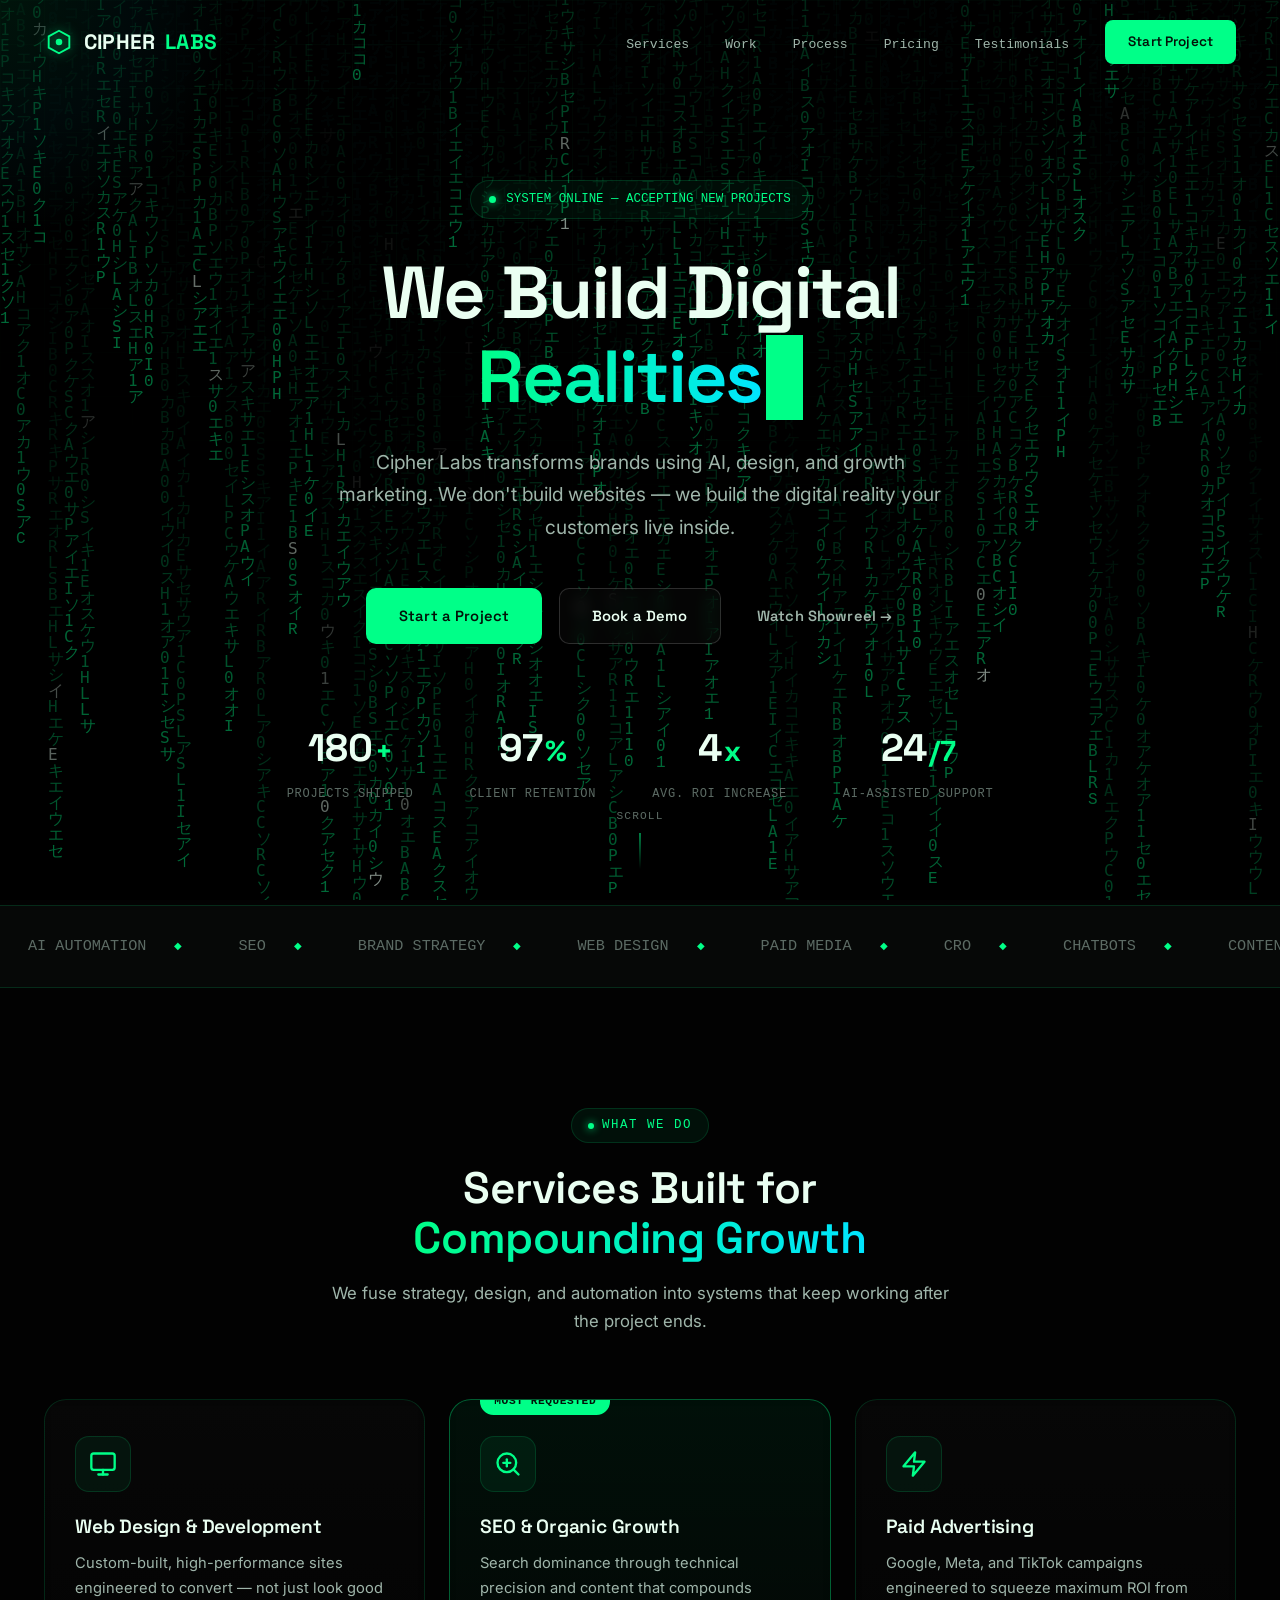
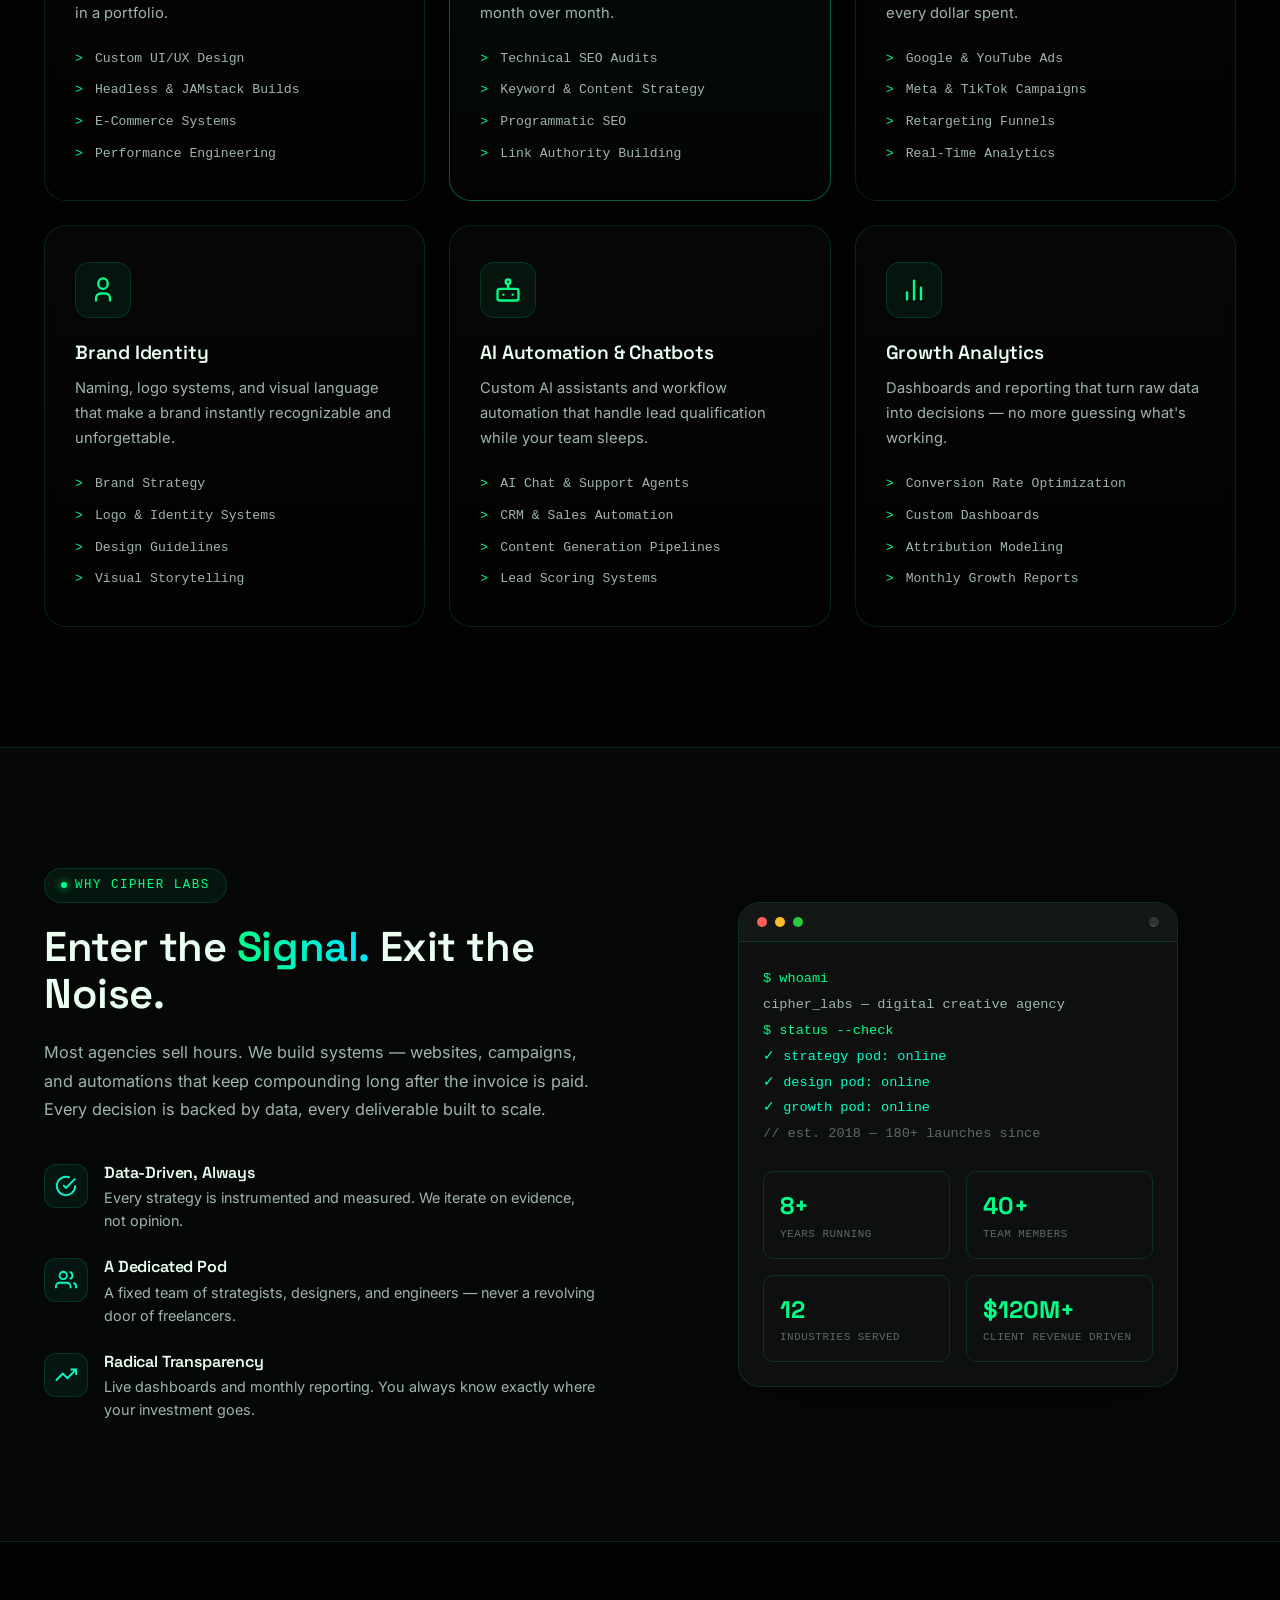
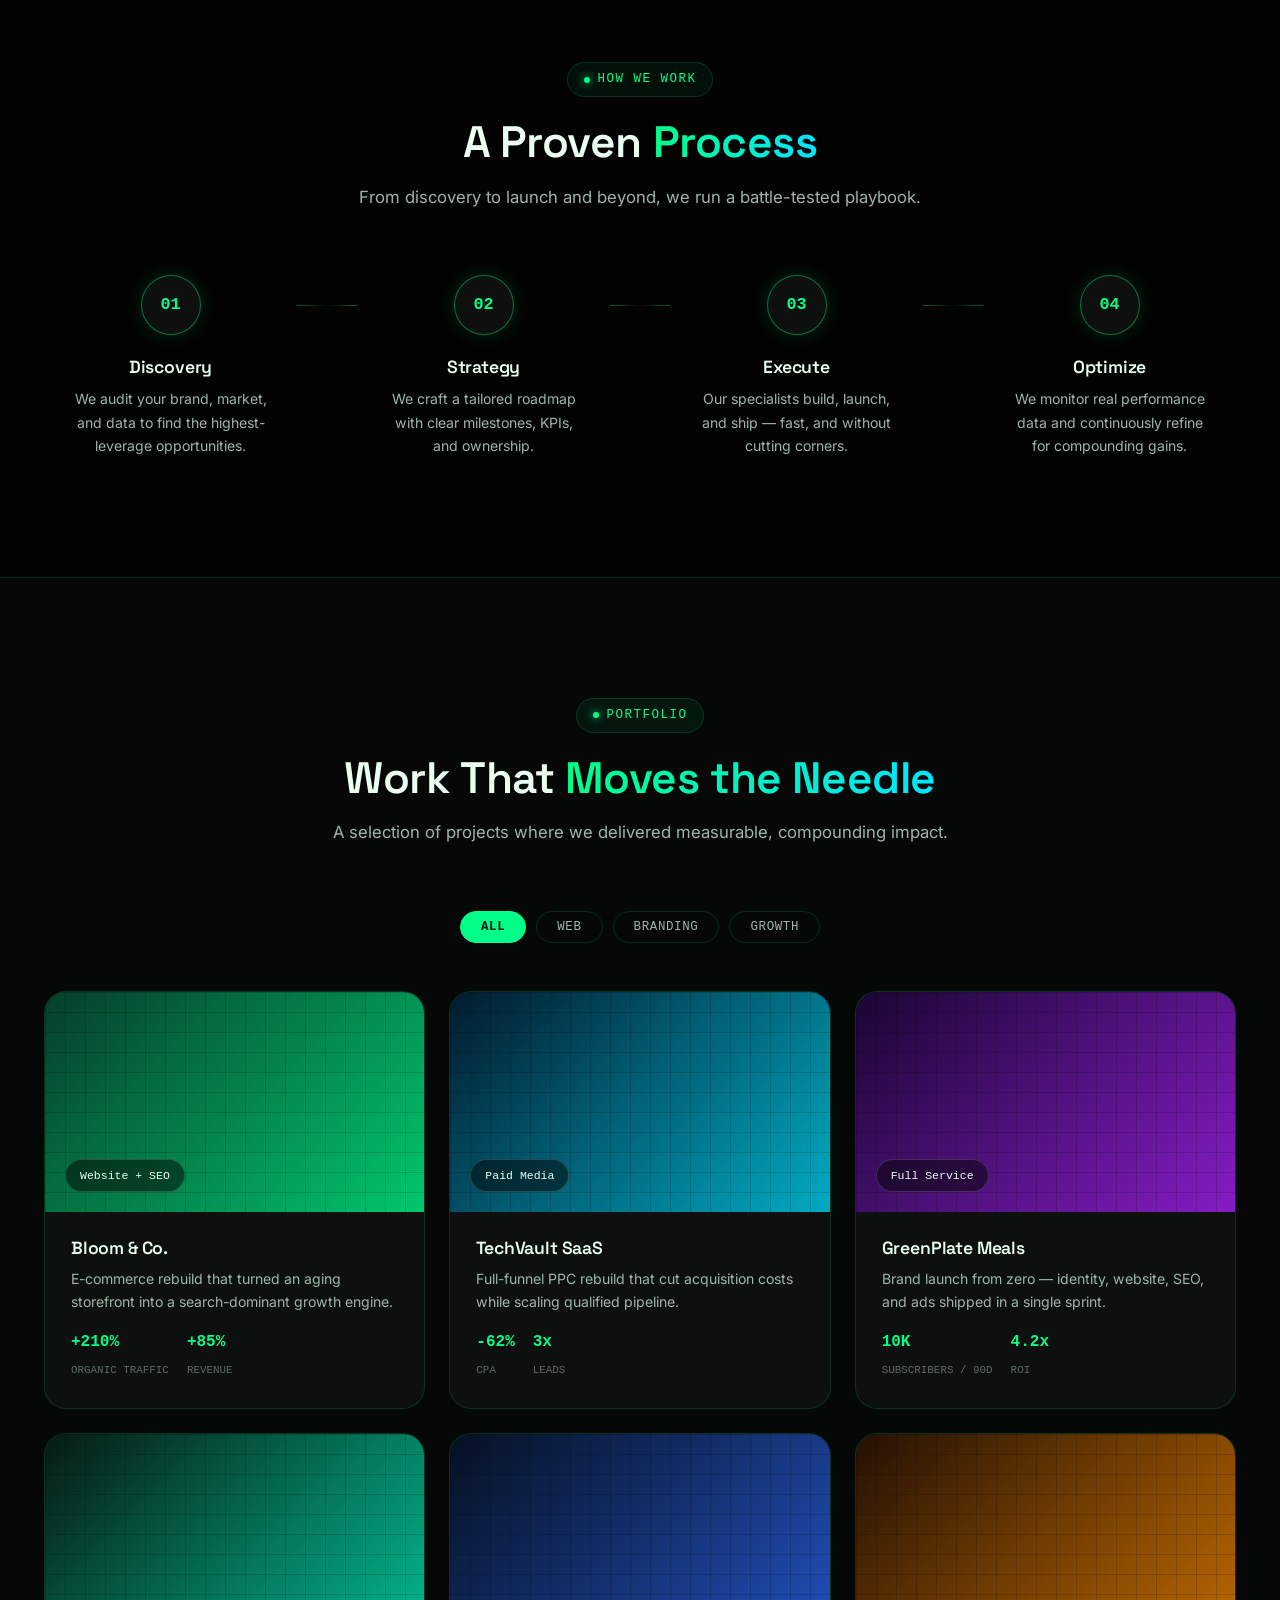
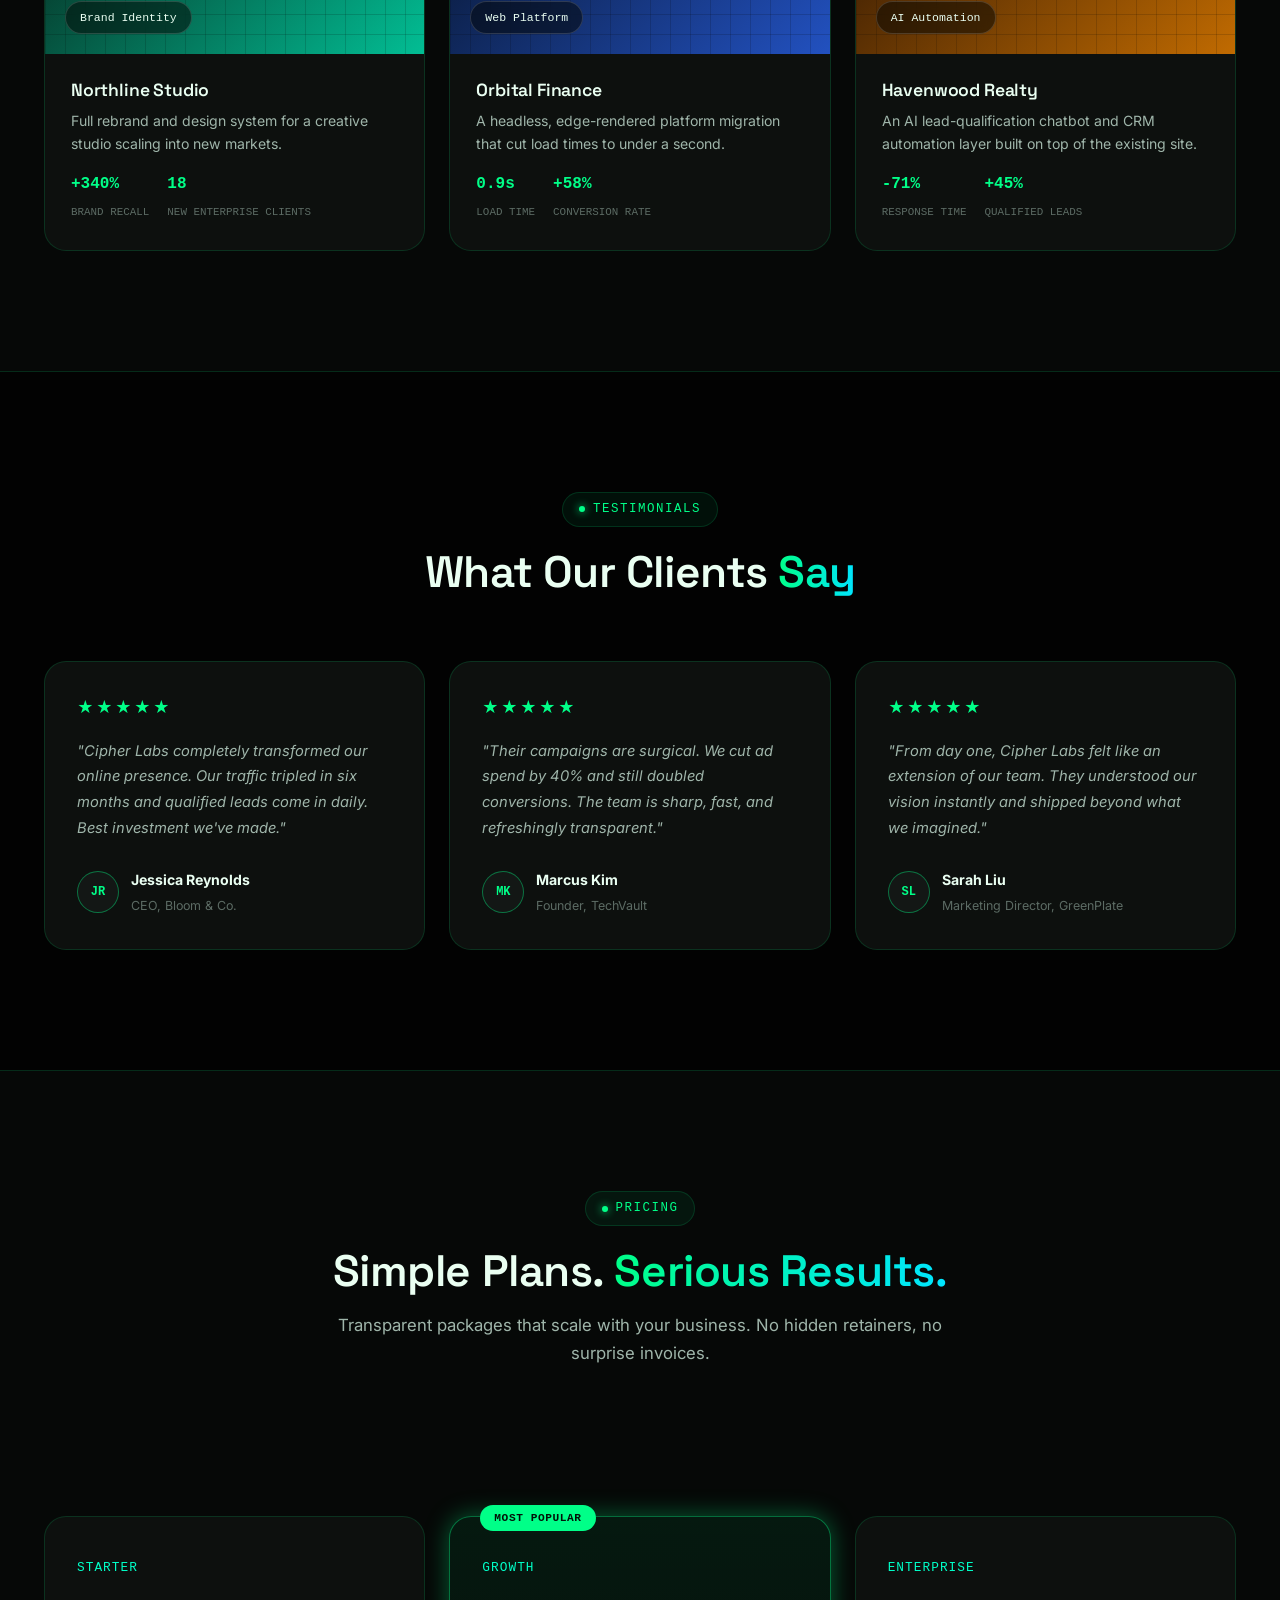
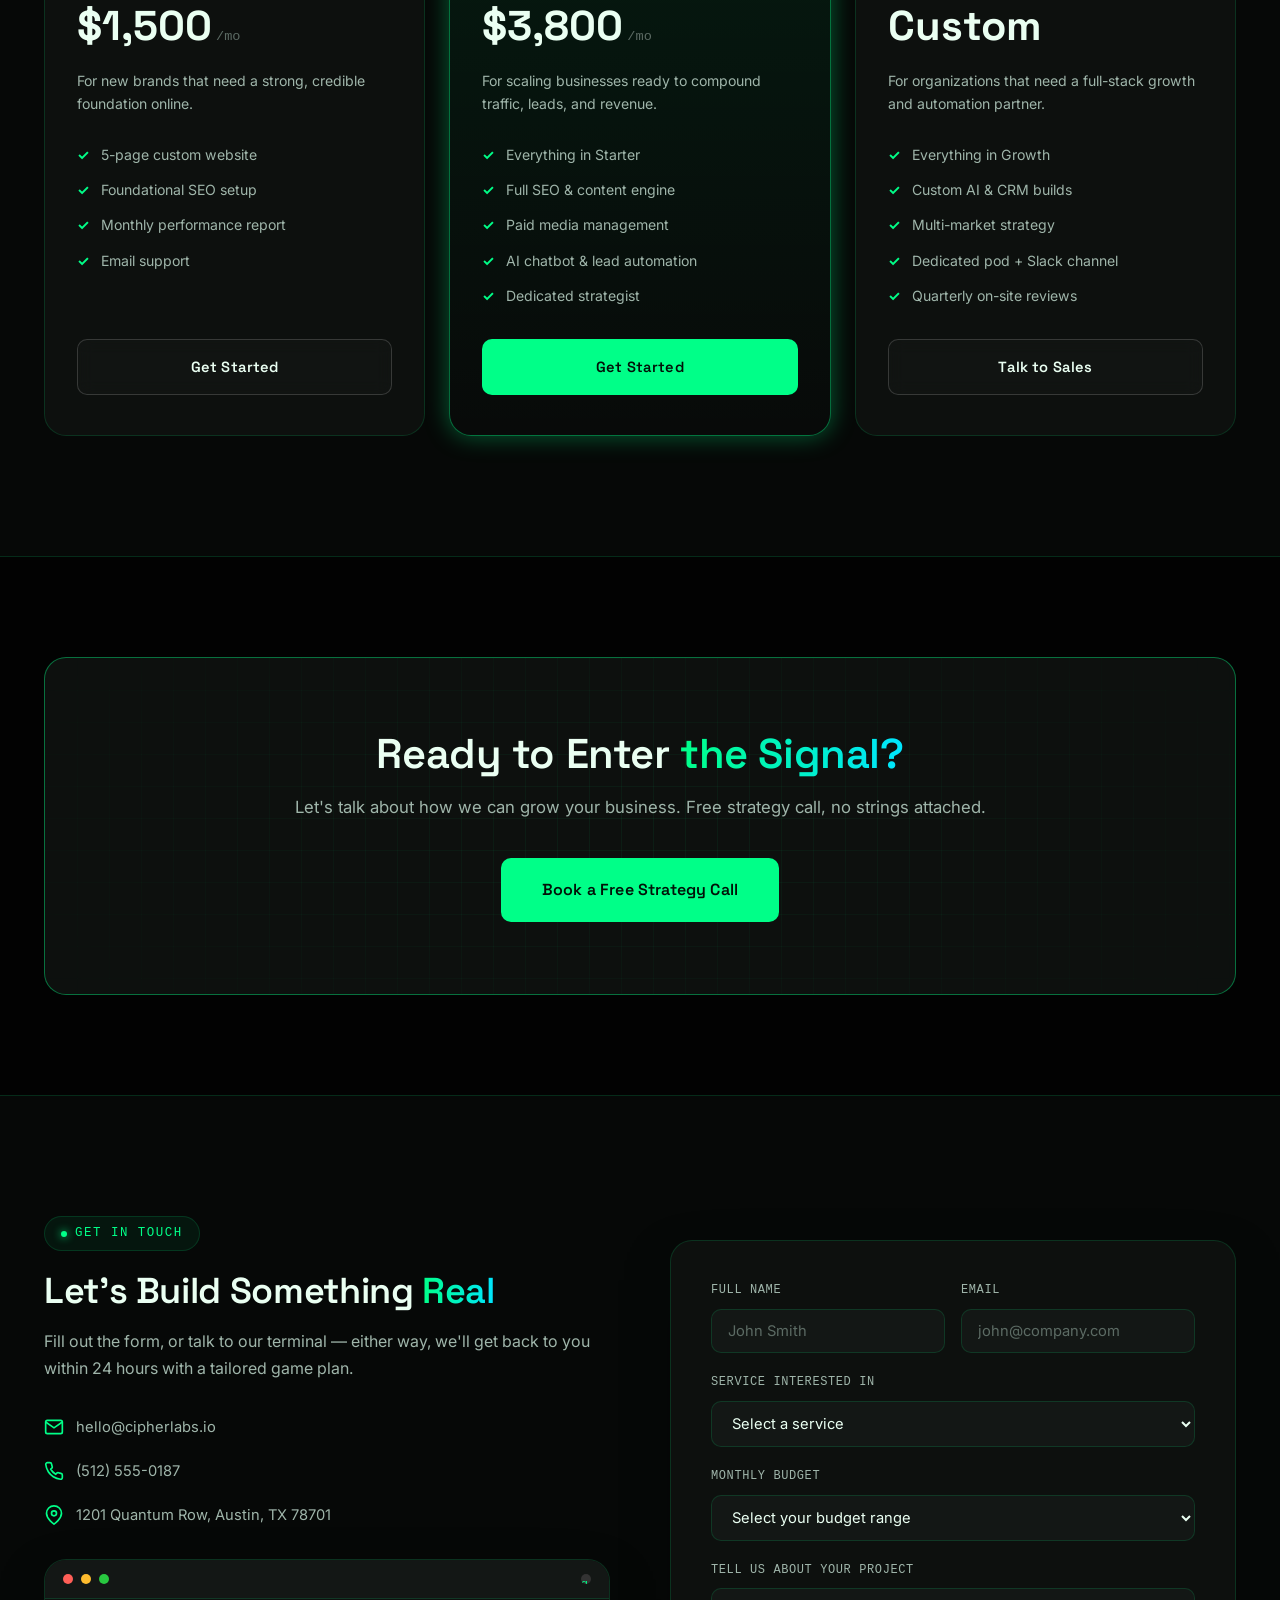
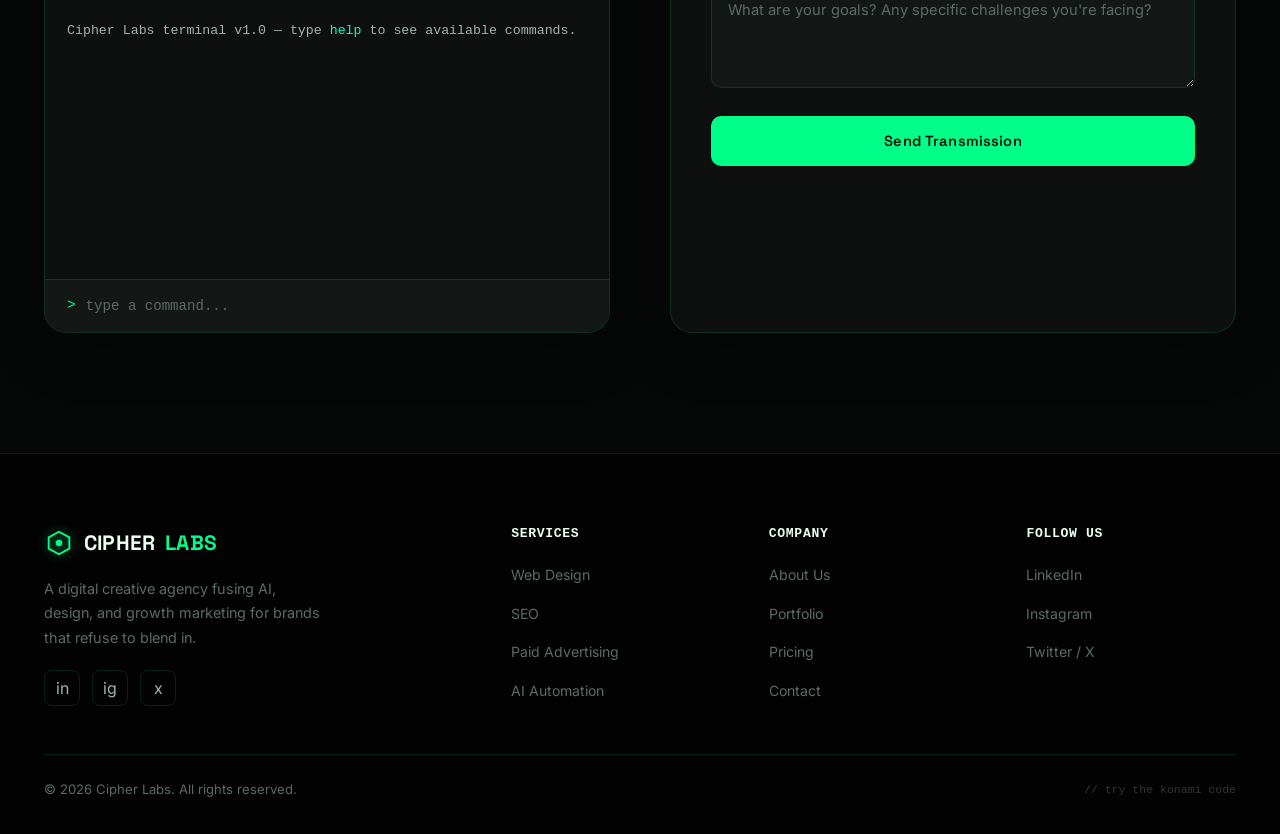
==== commit 7e7cc25d: "Rebrand to Cipher Labs with Matrix cyberpunk visual identity Redesign the static landing page into a" ====
--- a/index.html
+++ b/index.html
@@ -3,20 +3,58 @@
 <head>
     <meta charset="UTF-8">
     <meta name="viewport" content="width=device-width, initial-scale=1.0">
-    <title>Mustard Digital Marketing | Websites, SEO & Digital Ads</title>
-    <meta name="description" content="Mustard Digital Marketing helps businesses grow with stunning websites, data-driven SEO, and high-converting digital ad campaigns.">
+    <title>Cipher Labs | We Build Digital Realities</title>
+    <meta name="description" content="Cipher Labs is a digital creative agency fusing AI, design, and growth marketing — websites, SEO, brand strategy, and automation for brands that want to be impossible to ignore.">
+    <meta name="theme-color" content="#020202">
+
+    <!-- Open Graph -->
+    <meta property="og:type" content="website">
+    <meta property="og:title" content="Cipher Labs | We Build Digital Realities">
+    <meta property="og:description" content="AI-powered design, SEO, and growth marketing for brands that want to be impossible to ignore.">
+    <meta property="og:image" content="assets/images/og-image.svg">
+
+    <!-- Twitter -->
+    <meta name="twitter:card" content="summary_large_image">
+    <meta name="twitter:title" content="Cipher Labs | We Build Digital Realities">
+    <meta name="twitter:description" content="AI-powered design, SEO, and growth marketing for brands that want to be impossible to ignore.">
+    <meta name="twitter:image" content="assets/images/og-image.svg">
+
+    <link rel="icon" type="image/svg+xml" href="assets/images/favicon.svg">
+
     <link rel="preconnect" href="https://fonts.googleapis.com">
     <link rel="preconnect" href="https://fonts.gstatic.com" crossorigin>
-    <link href="https://fonts.googleapis.com/css2?family=Inter:wght@400;500;600;700;800&family=Playfair+Display:wght@700&display=swap" rel="stylesheet">
+    <link href="https://fonts.googleapis.com/css2?family=Space+Grotesk:wght@500;600;700&family=Inter:wght@400;500;600;700;800&display=swap" rel="stylesheet">
     <link rel="stylesheet" href="styles.css">
+
+    <script type="application/ld+json">
+    {
+      "@context": "https://schema.org",
+      "@type": "Organization",
+      "name": "Cipher Labs",
+      "description": "Digital creative agency specializing in AI-powered design, SEO, and growth marketing.",
+      "slogan": "We Build Digital Realities.",
+      "sameAs": []
+    }
+    </script>
 </head>
 <body>
+
+    <canvas id="matrixRain" aria-hidden="true"></canvas>
+    <div class="bg-grid" aria-hidden="true"></div>
+    <div class="cursor-glow" id="cursorGlow" aria-hidden="true"></div>
+    <div class="secret-overlay" id="secretOverlay">
+        <p>WAKE UP, NEO...<br>THE MATRIX HAS YOU.<br><span class="mono" style="font-size:0.9rem;opacity:0.7;">follow the white rabbit — press ESC to return</span></p>
+    </div>
 
     <!-- Navigation -->
     <nav class="navbar" id="navbar">
         <div class="container nav-container">
             <a href="#" class="logo">
-                <span class="logo-icon">&#9679;</span> Mustard
+                <svg class="logo-mark" width="30" height="30" viewBox="0 0 64 64" fill="none">
+                    <path d="M32 8 L54 20 V44 L32 56 L10 44 V20 Z" stroke="#00ff88" stroke-width="4"/>
+                    <circle cx="32" cy="32" r="7" fill="#00ff88"/>
+                </svg>
+                CIPHER <span class="logo-sub">LABS</span>
             </a>
             <button class="nav-toggle" id="navToggle" aria-label="Toggle navigation">
                 <span></span>
@@ -25,10 +63,11 @@
             </button>
             <ul class="nav-links" id="navLinks">
                 <li><a href="#services">Services</a></li>
-                <li><a href="#about">About</a></li>
-                <li><a href="#work">Our Work</a></li>
+                <li><a href="#work">Work</a></li>
+                <li><a href="#process">Process</a></li>
+                <li><a href="#pricing">Pricing</a></li>
                 <li><a href="#testimonials">Testimonials</a></li>
-                <li><a href="#contact" class="btn btn-nav">Get Started</a></li>
+                <li><a href="#contact" class="btn btn-nav">Start Project</a></li>
             </ul>
         </div>
     </nav>
@@ -36,172 +75,237 @@
     <!-- Hero Section -->
     <header class="hero" id="hero">
         <div class="container hero-container">
-            <div class="hero-content">
-                <span class="hero-tag">Digital Marketing Agency</span>
-                <h1>We Help Brands <span class="text-highlight">Cut Through</span> the Noise</h1>
-                <p class="hero-description">Mustard Digital Marketing delivers bold websites, search-dominating SEO, and ad campaigns that convert. We bring the heat so your brand gets noticed.</p>
-                <div class="hero-ctas">
-                    <a href="#contact" class="btn btn-primary">Start Your Project</a>
-                    <a href="#services" class="btn btn-outline">Explore Services</a>
-                </div>
-                <div class="hero-stats">
-                    <div class="stat">
-                        <span class="stat-number" data-target="150">0</span><span class="stat-suffix">+</span>
-                        <span class="stat-label">Projects Delivered</span>
-                    </div>
-                    <div class="stat">
-                        <span class="stat-number" data-target="98">0</span><span class="stat-suffix">%</span>
-                        <span class="stat-label">Client Retention</span>
-                    </div>
-                    <div class="stat">
-                        <span class="stat-number" data-target="3">0</span><span class="stat-suffix">x</span>
-                        <span class="stat-label">Avg. ROI Increase</span>
-                    </div>
-                </div>
-            </div>
-            <div class="hero-visual">
-                <div class="hero-graphic">
-                    <div class="graphic-card card-1">
-                        <div class="mini-chart">
-                            <div class="bar" style="height: 40%"></div>
-                            <div class="bar" style="height: 60%"></div>
-                            <div class="bar" style="height: 45%"></div>
-                            <div class="bar" style="height: 80%"></div>
-                            <div class="bar" style="height: 65%"></div>
-                            <div class="bar" style="height: 95%"></div>
-                        </div>
-                        <span class="card-label">Traffic Growth</span>
-                        <span class="card-value up">+147%</span>
-                    </div>
-                    <div class="graphic-card card-2">
-                        <div class="conversion-ring">
-                            <svg viewBox="0 0 80 80">
-                                <circle cx="40" cy="40" r="35" stroke="#e5e7eb" stroke-width="6" fill="none"/>
-                                <circle cx="40" cy="40" r="35" stroke="#D4A017" stroke-width="6" fill="none"
-                                    stroke-dasharray="176" stroke-dashoffset="44" stroke-linecap="round"
-                                    transform="rotate(-90 40 40)"/>
-                            </svg>
-                            <span class="ring-value">75%</span>
-                        </div>
-                        <span class="card-label">Conversion Rate</span>
-                    </div>
-                    <div class="graphic-card card-3">
-                        <span class="card-emoji">&#128640;</span>
-                        <span class="card-label">SEO Rank</span>
-                        <span class="card-value up">#1</span>
-                    </div>
-                </div>
-            </div>
-        </div>
-        <div class="hero-bg-shape"></div>
+            <span class="hero-badge"><span class="dot"></span> SYSTEM ONLINE — ACCEPTING NEW PROJECTS</span>
+            <h1>We Build Digital<br><span class="text-gradient">Realities</span><span class="cursor-blink">&nbsp;</span></h1>
+            <p class="hero-description">Cipher Labs transforms brands using AI, design, and growth marketing. We don't build websites — we build the digital reality your customers live inside.</p>
+            <div class="hero-ctas">
+                <a href="#contact" class="btn btn-primary magnetic">Start a Project</a>
+                <a href="#contact" class="btn btn-outline magnetic">Book a Demo</a>
+                <a href="#work" class="btn btn-ghost magnetic">Watch Showreel &rarr;</a>
+            </div>
+            <div class="hero-stats">
+                <div class="stat">
+                    <div class="stat-number-wrap">
+                        <span class="stat-number" data-target="180">0</span><span class="stat-suffix">+</span>
+                    </div>
+                    <span class="stat-label">Projects Shipped</span>
+                </div>
+                <div class="stat">
+                    <div class="stat-number-wrap">
+                        <span class="stat-number" data-target="97">0</span><span class="stat-suffix">%</span>
+                    </div>
+                    <span class="stat-label">Client Retention</span>
+                </div>
+                <div class="stat">
+                    <div class="stat-number-wrap">
+                        <span class="stat-number" data-target="4">0</span><span class="stat-suffix">x</span>
+                    </div>
+                    <span class="stat-label">Avg. ROI Increase</span>
+                </div>
+                <div class="stat">
+                    <div class="stat-number-wrap">
+                        <span class="stat-number" data-target="24">0</span><span class="stat-suffix">/7</span>
+                    </div>
+                    <span class="stat-label">AI-Assisted Support</span>
+                </div>
+            </div>
+        </div>
+        <div class="scroll-cue"><span>Scroll</span><span class="line"></span></div>
     </header>
+
+    <!-- Marquee -->
+    <div class="marquee-section" aria-hidden="true">
+        <div class="marquee-track">
+            <span>AI AUTOMATION</span><span>SEO</span><span>BRAND STRATEGY</span><span>WEB DESIGN</span><span>PAID MEDIA</span><span>CRO</span><span>CHATBOTS</span><span>CONTENT ENGINES</span>
+            <span>AI AUTOMATION</span><span>SEO</span><span>BRAND STRATEGY</span><span>WEB DESIGN</span><span>PAID MEDIA</span><span>CRO</span><span>CHATBOTS</span><span>CONTENT ENGINES</span>
+        </div>
+    </div>
 
     <!-- Services Section -->
     <section class="services" id="services">
         <div class="container">
-            <div class="section-header">
+            <div class="section-header reveal">
                 <span class="section-tag">What We Do</span>
-                <h2>Services That <span class="text-highlight">Drive Results</span></h2>
-                <p>We combine creative design with data-driven strategy to deliver marketing that works.</p>
+                <h2>Services Built for <span class="text-gradient">Compounding Growth</span></h2>
+                <p>We fuse strategy, design, and automation into systems that keep working after the project ends.</p>
             </div>
             <div class="services-grid">
-                <div class="service-card">
+                <div class="service-card reveal">
                     <div class="service-icon">
-                        <svg width="40" height="40" viewBox="0 0 24 24" fill="none" stroke="currentColor" stroke-width="2" stroke-linecap="round" stroke-linejoin="round">
+                        <svg width="28" height="28" viewBox="0 0 24 24" fill="none" stroke="currentColor" stroke-width="2" stroke-linecap="round" stroke-linejoin="round">
                             <rect x="2" y="3" width="20" height="14" rx="2" ry="2"></rect>
                             <line x1="8" y1="21" x2="16" y2="21"></line>
                             <line x1="12" y1="17" x2="12" y2="21"></line>
                         </svg>
                     </div>
                     <h3>Web Design & Development</h3>
-                    <p>Custom-built, responsive websites that look stunning and convert visitors into customers. From landing pages to full e-commerce platforms.</p>
+                    <p>Custom-built, high-performance sites engineered to convert — not just look good in a portfolio.</p>
                     <ul class="service-features">
                         <li>Custom UI/UX Design</li>
-                        <li>Mobile-First Development</li>
-                        <li>E-Commerce Solutions</li>
-                        <li>CMS Integration</li>
-                    </ul>
-                </div>
-                <div class="service-card featured">
-                    <span class="featured-badge">Most Popular</span>
+                        <li>Headless & JAMstack Builds</li>
+                        <li>E-Commerce Systems</li>
+                        <li>Performance Engineering</li>
+                    </ul>
+                </div>
+                <div class="service-card featured reveal">
+                    <span class="featured-badge">Most Requested</span>
                     <div class="service-icon">
-                        <svg width="40" height="40" viewBox="0 0 24 24" fill="none" stroke="currentColor" stroke-width="2" stroke-linecap="round" stroke-linejoin="round">
+                        <svg width="28" height="28" viewBox="0 0 24 24" fill="none" stroke="currentColor" stroke-width="2" stroke-linecap="round" stroke-linejoin="round">
                             <circle cx="11" cy="11" r="8"></circle>
                             <line x1="21" y1="21" x2="16.65" y2="16.65"></line>
                             <line x1="11" y1="8" x2="11" y2="14"></line>
                             <line x1="8" y1="11" x2="14" y2="11"></line>
                         </svg>
                     </div>
-                    <h3>Search Engine Optimization</h3>
-                    <p>Dominate search results with our proven SEO strategies. We drive organic traffic that compounds month over month.</p>
+                    <h3>SEO & Organic Growth</h3>
+                    <p>Search dominance through technical precision and content that compounds month over month.</p>
                     <ul class="service-features">
                         <li>Technical SEO Audits</li>
-                        <li>Keyword Strategy</li>
-                        <li>Content Optimization</li>
-                        <li>Link Building</li>
-                    </ul>
-                </div>
-                <div class="service-card">
+                        <li>Keyword & Content Strategy</li>
+                        <li>Programmatic SEO</li>
+                        <li>Link Authority Building</li>
+                    </ul>
+                </div>
+                <div class="service-card reveal">
                     <div class="service-icon">
-                        <svg width="40" height="40" viewBox="0 0 24 24" fill="none" stroke="currentColor" stroke-width="2" stroke-linecap="round" stroke-linejoin="round">
+                        <svg width="28" height="28" viewBox="0 0 24 24" fill="none" stroke="currentColor" stroke-width="2" stroke-linecap="round" stroke-linejoin="round">
                             <polygon points="13 2 3 14 12 14 11 22 21 10 12 10 13 2"></polygon>
                         </svg>
                     </div>
-                    <h3>Digital Advertising</h3>
-                    <p>High-performing ad campaigns across Google, Meta, and more. We maximize every dollar of your ad spend for real results.</p>
+                    <h3>Paid Advertising</h3>
+                    <p>Google, Meta, and TikTok campaigns engineered to squeeze maximum ROI from every dollar spent.</p>
                     <ul class="service-features">
-                        <li>Google Ads (PPC)</li>
-                        <li>Social Media Ads</li>
-                        <li>Retargeting Campaigns</li>
-                        <li>Analytics & Reporting</li>
+                        <li>Google & YouTube Ads</li>
+                        <li>Meta & TikTok Campaigns</li>
+                        <li>Retargeting Funnels</li>
+                        <li>Real-Time Analytics</li>
+                    </ul>
+                </div>
+                <div class="service-card reveal">
+                    <div class="service-icon">
+                        <svg width="28" height="28" viewBox="0 0 24 24" fill="none" stroke="currentColor" stroke-width="2" stroke-linecap="round" stroke-linejoin="round">
+                            <path d="M12 2a4 4 0 0 1 4 4v1a4 4 0 0 1-4 4 4 4 0 0 1-4-4V6a4 4 0 0 1 4-4z"></path>
+                            <path d="M6 21v-2a4 4 0 0 1 4-4h4a4 4 0 0 1 4 4v2"></path>
+                        </svg>
+                    </div>
+                    <h3>Brand Identity</h3>
+                    <p>Naming, logo systems, and visual language that make a brand instantly recognizable and unforgettable.</p>
+                    <ul class="service-features">
+                        <li>Brand Strategy</li>
+                        <li>Logo & Identity Systems</li>
+                        <li>Design Guidelines</li>
+                        <li>Visual Storytelling</li>
+                    </ul>
+                </div>
+                <div class="service-card reveal">
+                    <div class="service-icon">
+                        <svg width="28" height="28" viewBox="0 0 24 24" fill="none" stroke="currentColor" stroke-width="2" stroke-linecap="round" stroke-linejoin="round">
+                            <rect x="3" y="11" width="18" height="10" rx="2"></rect>
+                            <circle cx="12" cy="5" r="2"></circle>
+                            <path d="M12 7v4"></path>
+                            <line x1="8" y1="16" x2="8" y2="16"></line>
+                            <line x1="16" y1="16" x2="16" y2="16"></line>
+                        </svg>
+                    </div>
+                    <h3>AI Automation & Chatbots</h3>
+                    <p>Custom AI assistants and workflow automation that handle lead qualification while your team sleeps.</p>
+                    <ul class="service-features">
+                        <li>AI Chat & Support Agents</li>
+                        <li>CRM & Sales Automation</li>
+                        <li>Content Generation Pipelines</li>
+                        <li>Lead Scoring Systems</li>
+                    </ul>
+                </div>
+                <div class="service-card reveal">
+                    <div class="service-icon">
+                        <svg width="28" height="28" viewBox="0 0 24 24" fill="none" stroke="currentColor" stroke-width="2" stroke-linecap="round" stroke-linejoin="round">
+                            <line x1="18" y1="20" x2="18" y2="10"></line>
+                            <line x1="12" y1="20" x2="12" y2="4"></line>
+                            <line x1="6" y1="20" x2="6" y2="14"></line>
+                        </svg>
+                    </div>
+                    <h3>Growth Analytics</h3>
+                    <p>Dashboards and reporting that turn raw data into decisions — no more guessing what's working.</p>
+                    <ul class="service-features">
+                        <li>Conversion Rate Optimization</li>
+                        <li>Custom Dashboards</li>
+                        <li>Attribution Modeling</li>
+                        <li>Monthly Growth Reports</li>
                     </ul>
                 </div>
             </div>
         </div>
     </section>
 
-    <!-- About / Why Us Section -->
+    <!-- About Section -->
     <section class="about" id="about">
         <div class="container about-container">
-            <div class="about-content">
-                <span class="section-tag">Why Mustard?</span>
-                <h2>Bold Flavor. <span class="text-highlight">Real Results.</span></h2>
-                <p class="about-description">We're not your average marketing agency. Mustard was founded on the belief that marketing should be bold, measurable, and impossible to ignore — just like our name.</p>
+            <div class="about-content reveal">
+                <span class="section-tag">Why Cipher Labs</span>
+                <h2>Enter the <span class="text-gradient">Signal.</span> Exit the Noise.</h2>
+                <p class="about-description">Most agencies sell hours. We build systems — websites, campaigns, and automations that keep compounding long after the invoice is paid. Every decision is backed by data, every deliverable built to scale.</p>
                 <div class="about-features">
                     <div class="about-feature">
                         <div class="feature-icon">
-                            <svg width="24" height="24" viewBox="0 0 24 24" fill="none" stroke="currentColor" stroke-width="2"><path d="M22 11.08V12a10 10 0 1 1-5.93-9.14"></path><polyline points="22 4 12 14.01 9 11.01"></polyline></svg>
+                            <svg width="22" height="22" viewBox="0 0 24 24" fill="none" stroke="currentColor" stroke-width="2"><path d="M22 11.08V12a10 10 0 1 1-5.93-9.14"></path><polyline points="22 4 12 14.01 9 11.01"></polyline></svg>
                         </div>
                         <div>
-                            <h4>Data-Driven Decisions</h4>
-                            <p>Every strategy is backed by analytics. We measure, iterate, and optimize relentlessly.</p>
+                            <h4>Data-Driven, Always</h4>
+                            <p>Every strategy is instrumented and measured. We iterate on evidence, not opinion.</p>
                         </div>
                     </div>
                     <div class="about-feature">
                         <div class="feature-icon">
-                            <svg width="24" height="24" viewBox="0 0 24 24" fill="none" stroke="currentColor" stroke-width="2"><path d="M17 21v-2a4 4 0 0 0-4-4H5a4 4 0 0 0-4 4v2"></path><circle cx="9" cy="7" r="4"></circle><path d="M23 21v-2a4 4 0 0 0-3-3.87"></path><path d="M16 3.13a4 4 0 0 1 0 7.75"></path></svg>
+                            <svg width="22" height="22" viewBox="0 0 24 24" fill="none" stroke="currentColor" stroke-width="2"><path d="M17 21v-2a4 4 0 0 0-4-4H5a4 4 0 0 0-4 4v2"></path><circle cx="9" cy="7" r="4"></circle><path d="M23 21v-2a4 4 0 0 0-3-3.87"></path><path d="M16 3.13a4 4 0 0 1 0 7.75"></path></svg>
                         </div>
                         <div>
-                            <h4>Dedicated Team</h4>
-                            <p>You get a team of specialists — not a revolving door of freelancers.</p>
+                            <h4>A Dedicated Pod</h4>
+                            <p>A fixed team of strategists, designers, and engineers — never a revolving door of freelancers.</p>
                         </div>
                     </div>
                     <div class="about-feature">
                         <div class="feature-icon">
-                            <svg width="24" height="24" viewBox="0 0 24 24" fill="none" stroke="currentColor" stroke-width="2"><polyline points="23 6 13.5 15.5 8.5 10.5 1 18"></polyline><polyline points="17 6 23 6 23 12"></polyline></svg>
+                            <svg width="22" height="22" viewBox="0 0 24 24" fill="none" stroke="currentColor" stroke-width="2"><polyline points="23 6 13.5 15.5 8.5 10.5 1 18"></polyline><polyline points="17 6 23 6 23 12"></polyline></svg>
                         </div>
                         <div>
-                            <h4>Transparent Reporting</h4>
-                            <p>Monthly reports with clear KPIs. You always know where your investment goes.</p>
-                        </div>
-                    </div>
-                </div>
-            </div>
-            <div class="about-visual">
-                <div class="about-image-placeholder">
-                    <div class="placeholder-content">
-                        <span class="placeholder-number">10+</span>
-                        <span class="placeholder-text">Years of<br>Experience</span>
+                            <h4>Radical Transparency</h4>
+                            <p>Live dashboards and monthly reporting. You always know exactly where your investment goes.</p>
+                        </div>
+                    </div>
+                </div>
+            </div>
+            <div class="about-visual reveal">
+                <div class="terminal-panel">
+                    <div class="terminal-titlebar">
+                        <span></span><span></span><span></span>
+                        <span class="terminal-path">~/cipher-labs/status</span>
+                    </div>
+                    <div class="terminal-body">
+                        <p class="line-prompt">$ whoami</p>
+                        <p class="line-out">cipher_labs — digital creative agency</p>
+                        <p class="line-prompt">$ status --check</p>
+                        <p class="line-ok">&#10003; strategy pod: online</p>
+                        <p class="line-ok">&#10003; design pod: online</p>
+                        <p class="line-ok">&#10003; growth pod: online</p>
+                        <p class="line-muted">// est. 2018 — 180+ launches since</p>
+                    </div>
+                    <div class="about-stat-grid">
+                        <div class="about-stat">
+                            <div class="num">8+</div>
+                            <div class="label">Years Running</div>
+                        </div>
+                        <div class="about-stat">
+                            <div class="num">40+</div>
+                            <div class="label">Team Members</div>
+                        </div>
+                        <div class="about-stat">
+                            <div class="num">12</div>
+                            <div class="label">Industries Served</div>
+                        </div>
+                        <div class="about-stat">
+                            <div class="num">$120M+</div>
+                            <div class="label">Client Revenue Driven</div>
+                        </div>
                     </div>
                 </div>
             </div>
@@ -209,36 +313,36 @@
     </section>
 
     <!-- Process Section -->
-    <section class="process">
+    <section class="process" id="process">
         <div class="container">
-            <div class="section-header">
+            <div class="section-header reveal">
                 <span class="section-tag">How We Work</span>
-                <h2>Our Proven <span class="text-highlight">Process</span></h2>
-                <p>From discovery to launch and beyond, we follow a battle-tested process.</p>
+                <h2>A Proven <span class="text-gradient">Process</span></h2>
+                <p>From discovery to launch and beyond, we run a battle-tested playbook.</p>
             </div>
             <div class="process-steps">
-                <div class="process-step">
+                <div class="process-step reveal">
                     <div class="step-number">01</div>
                     <h3>Discovery</h3>
-                    <p>We learn your business, audience, and goals inside and out.</p>
+                    <p>We audit your brand, market, and data to find the highest-leverage opportunities.</p>
                 </div>
                 <div class="process-connector"></div>
-                <div class="process-step">
+                <div class="process-step reveal">
                     <div class="step-number">02</div>
                     <h3>Strategy</h3>
-                    <p>We craft a tailored plan with clear milestones and KPIs.</p>
+                    <p>We craft a tailored roadmap with clear milestones, KPIs, and ownership.</p>
                 </div>
                 <div class="process-connector"></div>
-                <div class="process-step">
+                <div class="process-step reveal">
                     <div class="step-number">03</div>
                     <h3>Execute</h3>
-                    <p>Our specialists bring the strategy to life with precision.</p>
+                    <p>Our specialists build, launch, and ship — fast, and without cutting corners.</p>
                 </div>
                 <div class="process-connector"></div>
-                <div class="process-step">
+                <div class="process-step reveal">
                     <div class="step-number">04</div>
                     <h3>Optimize</h3>
-                    <p>We continuously refine based on real performance data.</p>
+                    <p>We monitor real performance data and continuously refine for compounding gains.</p>
                 </div>
             </div>
         </div>
@@ -247,37 +351,94 @@
     <!-- Work / Portfolio Section -->
     <section class="work" id="work">
         <div class="container">
-            <div class="section-header">
+            <div class="section-header reveal">
                 <span class="section-tag">Portfolio</span>
-                <h2>Work That <span class="text-highlight">Speaks</span></h2>
-                <p>A selection of projects where we delivered measurable impact.</p>
+                <h2>Work That <span class="text-gradient">Moves the Needle</span></h2>
+                <p>A selection of projects where we delivered measurable, compounding impact.</p>
+            </div>
+            <div class="work-filters reveal">
+                <button class="filter-btn active" data-filter="all">All</button>
+                <button class="filter-btn" data-filter="web">Web</button>
+                <button class="filter-btn" data-filter="branding">Branding</button>
+                <button class="filter-btn" data-filter="growth">Growth</button>
             </div>
             <div class="work-grid">
-                <div class="work-card">
-                    <div class="work-image" style="background: linear-gradient(135deg, #D4A017 0%, #b8860b 100%);">
+                <div class="work-card reveal" data-category="web growth">
+                    <div class="work-image" style="background: linear-gradient(135deg, #063d2a 0%, #00ff88 140%);">
                         <span class="work-category">Website + SEO</span>
                     </div>
                     <div class="work-info">
                         <h3>Bloom & Co.</h3>
-                        <p>E-commerce redesign that increased organic traffic by 210% and boosted sales by 85%.</p>
-                    </div>
-                </div>
-                <div class="work-card">
-                    <div class="work-image" style="background: linear-gradient(135deg, #1a1a2e 0%, #16213e 100%);">
-                        <span class="work-category">Digital Ads</span>
+                        <p>E-commerce rebuild that turned an aging storefront into a search-dominant growth engine.</p>
+                        <div class="work-metrics">
+                            <div class="work-metric"><span class="val">+210%</span><span class="lbl">Organic Traffic</span></div>
+                            <div class="work-metric"><span class="val">+85%</span><span class="lbl">Revenue</span></div>
+                        </div>
+                    </div>
+                </div>
+                <div class="work-card reveal" data-category="growth">
+                    <div class="work-image" style="background: linear-gradient(135deg, #021a2e 0%, #00e5ff 140%);">
+                        <span class="work-category">Paid Media</span>
                     </div>
                     <div class="work-info">
                         <h3>TechVault SaaS</h3>
-                        <p>PPC campaign that reduced cost-per-acquisition by 62% while scaling leads 3x.</p>
-                    </div>
-                </div>
-                <div class="work-card">
-                    <div class="work-image" style="background: linear-gradient(135deg, #2d6a4f 0%, #40916c 100%);">
+                        <p>Full-funnel PPC rebuild that cut acquisition costs while scaling qualified pipeline.</p>
+                        <div class="work-metrics">
+                            <div class="work-metric"><span class="val">-62%</span><span class="lbl">CPA</span></div>
+                            <div class="work-metric"><span class="val">3x</span><span class="lbl">Leads</span></div>
+                        </div>
+                    </div>
+                </div>
+                <div class="work-card reveal" data-category="branding web">
+                    <div class="work-image" style="background: linear-gradient(135deg, #1a0533 0%, #b026ff 140%);">
                         <span class="work-category">Full Service</span>
                     </div>
                     <div class="work-info">
                         <h3>GreenPlate Meals</h3>
-                        <p>Brand launch with website, SEO, and ads — 10,000 subscribers in the first 90 days.</p>
+                        <p>Brand launch from zero — identity, website, SEO, and ads shipped in a single sprint.</p>
+                        <div class="work-metrics">
+                            <div class="work-metric"><span class="val">10K</span><span class="lbl">Subscribers / 90d</span></div>
+                            <div class="work-metric"><span class="val">4.2x</span><span class="lbl">ROI</span></div>
+                        </div>
+                    </div>
+                </div>
+                <div class="work-card reveal" data-category="branding">
+                    <div class="work-image" style="background: linear-gradient(135deg, #071a12 0%, #00ffc8 140%);">
+                        <span class="work-category">Brand Identity</span>
+                    </div>
+                    <div class="work-info">
+                        <h3>Northline Studio</h3>
+                        <p>Full rebrand and design system for a creative studio scaling into new markets.</p>
+                        <div class="work-metrics">
+                            <div class="work-metric"><span class="val">+340%</span><span class="lbl">Brand Recall</span></div>
+                            <div class="work-metric"><span class="val">18</span><span class="lbl">New Enterprise Clients</span></div>
+                        </div>
+                    </div>
+                </div>
+                <div class="work-card reveal" data-category="web">
+                    <div class="work-image" style="background: linear-gradient(135deg, #051022 0%, #2e6bff 140%);">
+                        <span class="work-category">Web Platform</span>
+                    </div>
+                    <div class="work-info">
+                        <h3>Orbital Finance</h3>
+                        <p>A headless, edge-rendered platform migration that cut load times to under a second.</p>
+                        <div class="work-metrics">
+                            <div class="work-metric"><span class="val">0.9s</span><span class="lbl">Load Time</span></div>
+                            <div class="work-metric"><span class="val">+58%</span><span class="lbl">Conversion Rate</span></div>
+                        </div>
+                    </div>
+                </div>
+                <div class="work-card reveal" data-category="growth branding">
+                    <div class="work-image" style="background: linear-gradient(135deg, #241004 0%, #ff8f00 140%);">
+                        <span class="work-category">AI Automation</span>
+                    </div>
+                    <div class="work-info">
+                        <h3>Havenwood Realty</h3>
+                        <p>An AI lead-qualification chatbot and CRM automation layer built on top of the existing site.</p>
+                        <div class="work-metrics">
+                            <div class="work-metric"><span class="val">-71%</span><span class="lbl">Response Time</span></div>
+                            <div class="work-metric"><span class="val">+45%</span><span class="lbl">Qualified Leads</span></div>
+                        </div>
                     </div>
                 </div>
             </div>
@@ -287,14 +448,14 @@
     <!-- Testimonials Section -->
     <section class="testimonials" id="testimonials">
         <div class="container">
-            <div class="section-header">
+            <div class="section-header reveal">
                 <span class="section-tag">Testimonials</span>
-                <h2>What Our Clients <span class="text-highlight">Say</span></h2>
+                <h2>What Our Clients <span class="text-gradient">Say</span></h2>
             </div>
             <div class="testimonials-grid">
-                <div class="testimonial-card">
+                <div class="testimonial-card reveal">
                     <div class="testimonial-stars">&#9733;&#9733;&#9733;&#9733;&#9733;</div>
-                    <p>"Mustard completely transformed our online presence. Our website traffic tripled in 6 months and leads are coming in daily. Best investment we've made."</p>
+                    <p>"Cipher Labs completely transformed our online presence. Our traffic tripled in six months and qualified leads come in daily. Best investment we've made."</p>
                     <div class="testimonial-author">
                         <div class="author-avatar">JR</div>
                         <div>
@@ -303,9 +464,9 @@
                         </div>
                     </div>
                 </div>
-                <div class="testimonial-card">
+                <div class="testimonial-card reveal">
                     <div class="testimonial-stars">&#9733;&#9733;&#9733;&#9733;&#9733;</div>
-                    <p>"Their ad campaigns are surgical. We cut our ad spend by 40% and still doubled conversions. The team is incredibly responsive and transparent."</p>
+                    <p>"Their campaigns are surgical. We cut ad spend by 40% and still doubled conversions. The team is sharp, fast, and refreshingly transparent."</p>
                     <div class="testimonial-author">
                         <div class="author-avatar">MK</div>
                         <div>
@@ -314,9 +475,9 @@
                         </div>
                     </div>
                 </div>
-                <div class="testimonial-card">
+                <div class="testimonial-card reveal">
                     <div class="testimonial-stars">&#9733;&#9733;&#9733;&#9733;&#9733;</div>
-                    <p>"From day one, Mustard felt like an extension of our team. They took the time to understand our vision and delivered beyond expectations."</p>
+                    <p>"From day one, Cipher Labs felt like an extension of our team. They understood our vision instantly and shipped beyond what we imagined."</p>
                     <div class="testimonial-author">
                         <div class="author-avatar">SL</div>
                         <div>
@@ -329,13 +490,79 @@
         </div>
     </section>
 
+    <!-- Pricing Section -->
+    <section class="pricing" id="pricing">
+        <div class="container">
+            <div class="section-header reveal">
+                <span class="section-tag">Pricing</span>
+                <h2>Simple Plans. <span class="text-gradient">Serious Results.</span></h2>
+                <p>Transparent packages that scale with your business. No hidden retainers, no surprise invoices.</p>
+            </div>
+            <div class="pricing-toggle reveal">
+                <span>Monthly</span>
+                <div class="toggle-switch" id="pricingToggle"><div class="knob"></div></div>
+                <span>Yearly</span>
+                <span class="pricing-save">Save 20%</span>
+            </div>
+            <div class="pricing-grid">
+                <div class="pricing-card reveal">
+                    <div class="pricing-name">Starter</div>
+                    <div class="pricing-price">
+                        <span class="amount"><span data-monthly="1500" data-yearly="1200">$1,500</span></span>
+                        <span class="period">/mo</span>
+                    </div>
+                    <p class="pricing-desc">For new brands that need a strong, credible foundation online.</p>
+                    <ul class="pricing-features">
+                        <li>5-page custom website</li>
+                        <li>Foundational SEO setup</li>
+                        <li>Monthly performance report</li>
+                        <li>Email support</li>
+                    </ul>
+                    <a href="#contact" class="btn btn-outline btn-full">Get Started</a>
+                </div>
+                <div class="pricing-card featured reveal">
+                    <span class="featured-badge">Most Popular</span>
+                    <div class="pricing-name">Growth</div>
+                    <div class="pricing-price">
+                        <span class="amount"><span data-monthly="3800" data-yearly="3040">$3,800</span></span>
+                        <span class="period">/mo</span>
+                    </div>
+                    <p class="pricing-desc">For scaling businesses ready to compound traffic, leads, and revenue.</p>
+                    <ul class="pricing-features">
+                        <li>Everything in Starter</li>
+                        <li>Full SEO & content engine</li>
+                        <li>Paid media management</li>
+                        <li>AI chatbot & lead automation</li>
+                        <li>Dedicated strategist</li>
+                    </ul>
+                    <a href="#contact" class="btn btn-primary btn-full">Get Started</a>
+                </div>
+                <div class="pricing-card reveal">
+                    <div class="pricing-name">Enterprise</div>
+                    <div class="pricing-price">
+                        <span class="amount">Custom</span>
+                    </div>
+                    <p class="pricing-desc">For organizations that need a full-stack growth and automation partner.</p>
+                    <ul class="pricing-features">
+                        <li>Everything in Growth</li>
+                        <li>Custom AI & CRM builds</li>
+                        <li>Multi-market strategy</li>
+                        <li>Dedicated pod + Slack channel</li>
+                        <li>Quarterly on-site reviews</li>
+                    </ul>
+                    <a href="#contact" class="btn btn-outline btn-full">Talk to Sales</a>
+                </div>
+            </div>
+        </div>
+    </section>
+
     <!-- CTA Section -->
     <section class="cta-section">
         <div class="container">
-            <div class="cta-box">
-                <h2>Ready to Add Some <span class="text-highlight">Mustard</span> to Your Marketing?</h2>
-                <p>Let's talk about how we can grow your business. Free consultation, no strings attached.</p>
-                <a href="#contact" class="btn btn-primary btn-lg">Book a Free Consultation</a>
+            <div class="cta-box reveal">
+                <h2>Ready to Enter <span class="text-gradient">the Signal?</span></h2>
+                <p>Let's talk about how we can grow your business. Free strategy call, no strings attached.</p>
+                <a href="#contact" class="btn btn-primary btn-lg magnetic">Book a Free Strategy Call</a>
             </div>
         </div>
     </section>
@@ -343,26 +570,39 @@
     <!-- Contact Section -->
     <section class="contact" id="contact">
         <div class="container contact-container">
-            <div class="contact-info">
+            <div class="contact-info reveal">
                 <span class="section-tag">Get In Touch</span>
-                <h2>Let's Build Something <span class="text-highlight">Great</span></h2>
-                <p>Fill out the form and we'll get back to you within 24 hours with a tailored game plan for your business.</p>
+                <h2>Let's Build Something <span class="text-gradient">Real</span></h2>
+                <p>Fill out the form, or talk to our terminal — either way, we'll get back to you within 24 hours with a tailored game plan.</p>
                 <div class="contact-details">
                     <div class="contact-item">
                         <svg width="20" height="20" viewBox="0 0 24 24" fill="none" stroke="currentColor" stroke-width="2"><path d="M4 4h16c1.1 0 2 .9 2 2v12c0 1.1-.9 2-2 2H4c-1.1 0-2-.9-2-2V6c0-1.1.9-2 2-2z"></path><polyline points="22,6 12,13 2,6"></polyline></svg>
-                        <span>hello@mustarddigital.com</span>
+                        <span>hello@cipherlabs.io</span>
                     </div>
                     <div class="contact-item">
                         <svg width="20" height="20" viewBox="0 0 24 24" fill="none" stroke="currentColor" stroke-width="2"><path d="M22 16.92v3a2 2 0 0 1-2.18 2 19.79 19.79 0 0 1-8.63-3.07 19.5 19.5 0 0 1-6-6 19.79 19.79 0 0 1-3.07-8.67A2 2 0 0 1 4.11 2h3a2 2 0 0 1 2 1.72 12.84 12.84 0 0 0 .7 2.81 2 2 0 0 1-.45 2.11L8.09 9.91a16 16 0 0 0 6 6l1.27-1.27a2 2 0 0 1 2.11-.45 12.84 12.84 0 0 0 2.81.7A2 2 0 0 1 22 16.92z"></path></svg>
-                        <span>(555) 123-4567</span>
+                        <span>(512) 555-0187</span>
                     </div>
                     <div class="contact-item">
                         <svg width="20" height="20" viewBox="0 0 24 24" fill="none" stroke="currentColor" stroke-width="2"><path d="M21 10c0 7-9 13-9 13s-9-6-9-13a9 9 0 0 1 18 0z"></path><circle cx="12" cy="10" r="3"></circle></svg>
-                        <span>123 Marketing Ave, Suite 200<br>Austin, TX 78701</span>
-                    </div>
-                </div>
-            </div>
-            <form class="contact-form" id="contactForm">
+                        <span>1201 Quantum Row, Austin, TX 78701</span>
+                    </div>
+                </div>
+                <div class="contact-terminal">
+                    <div class="terminal-titlebar">
+                        <span></span><span></span><span></span>
+                        <span class="terminal-path">guest@cipher-labs:~$</span>
+                    </div>
+                    <div class="terminal-output" id="terminalOutput">
+                        <p class="t-resp">Cipher Labs terminal v1.0 — type <span class="t-accent">help</span> to see available commands.</p>
+                    </div>
+                    <div class="terminal-input-row">
+                        <span class="prompt-char">&gt;</span>
+                        <input type="text" id="terminalInput" placeholder="type a command..." autocomplete="off" spellcheck="false" aria-label="Terminal command input">
+                    </div>
+                </div>
+            </div>
+            <form class="contact-form reveal" id="contactForm">
                 <div class="form-row">
                     <div class="form-group">
                         <label for="name">Full Name</label>
@@ -378,8 +618,10 @@
                     <select id="service" name="service" required>
                         <option value="" disabled selected>Select a service</option>
                         <option value="web-design">Web Design & Development</option>
-                        <option value="seo">Search Engine Optimization</option>
-                        <option value="digital-ads">Digital Advertising</option>
+                        <option value="seo">SEO & Organic Growth</option>
+                        <option value="paid-ads">Paid Advertising</option>
+                        <option value="branding">Brand Identity</option>
+                        <option value="ai-automation">AI Automation & Chatbots</option>
                         <option value="full-service">Full Service Package</option>
                     </select>
                 </div>
@@ -387,7 +629,7 @@
                     <label for="budget">Monthly Budget</label>
                     <select id="budget" name="budget">
                         <option value="" disabled selected>Select your budget range</option>
-                        <option value="1k-3k">$1,000 - $3,000</option>
+                        <option value="1k-3k">$1,500 - $3,000</option>
                         <option value="3k-5k">$3,000 - $5,000</option>
                         <option value="5k-10k">$5,000 - $10,000</option>
                         <option value="10k+">$10,000+</option>
@@ -397,7 +639,7 @@
                     <label for="message">Tell Us About Your Project</label>
                     <textarea id="message" name="message" rows="4" placeholder="What are your goals? Any specific challenges you're facing?"></textarea>
                 </div>
-                <button type="submit" class="btn btn-primary btn-full">Send Message</button>
+                <button type="submit" class="btn btn-primary btn-full">Send Transmission</button>
             </form>
         </div>
     </section>
@@ -408,17 +650,26 @@
             <div class="footer-grid">
                 <div class="footer-brand">
                     <a href="#" class="logo">
-                        <span class="logo-icon">&#9679;</span> Mustard
+                        <svg class="logo-mark" width="26" height="26" viewBox="0 0 64 64" fill="none">
+                            <path d="M32 8 L54 20 V44 L32 56 L10 44 V20 Z" stroke="#00ff88" stroke-width="4"/>
+                            <circle cx="32" cy="32" r="7" fill="#00ff88"/>
+                        </svg>
+                        CIPHER <span class="logo-sub">LABS</span>
                     </a>
-                    <p>Bold marketing that gets results. We help businesses cut through the digital noise and grow.</p>
+                    <p>A digital creative agency fusing AI, design, and growth marketing for brands that refuse to blend in.</p>
+                    <div class="footer-social">
+                        <a href="#" aria-label="LinkedIn">in</a>
+                        <a href="#" aria-label="Instagram">ig</a>
+                        <a href="#" aria-label="Twitter / X">x</a>
+                    </div>
                 </div>
                 <div class="footer-links">
                     <h4>Services</h4>
                     <ul>
                         <li><a href="#services">Web Design</a></li>
                         <li><a href="#services">SEO</a></li>
-                        <li><a href="#services">Digital Ads</a></li>
-                        <li><a href="#contact">Consulting</a></li>
+                        <li><a href="#services">Paid Advertising</a></li>
+                        <li><a href="#services">AI Automation</a></li>
                     </ul>
                 </div>
                 <div class="footer-links">
@@ -426,7 +677,7 @@
                     <ul>
                         <li><a href="#about">About Us</a></li>
                         <li><a href="#work">Portfolio</a></li>
-                        <li><a href="#testimonials">Testimonials</a></li>
+                        <li><a href="#pricing">Pricing</a></li>
                         <li><a href="#contact">Contact</a></li>
                     </ul>
                 </div>
@@ -436,12 +687,12 @@
                         <li><a href="#">LinkedIn</a></li>
                         <li><a href="#">Instagram</a></li>
                         <li><a href="#">Twitter / X</a></li>
-                        <li><a href="#">Facebook</a></li>
                     </ul>
                 </div>
             </div>
             <div class="footer-bottom">
-                <p>&copy; 2026 Mustard Digital Marketing. All rights reserved.</p>
+                <p>&copy; 2026 Cipher Labs. All rights reserved.</p>
+                <p class="easter-hint">// try the konami code</p>
             </div>
         </div>
     </footer>
--- a/styles.css
+++ b/styles.css
@@ -1,8 +1,7 @@
 /* ============================================
-   MUSTARD DIGITAL MARKETING — Landing Page CSS
+   CIPHER LABS — Digital Matrix Landing Page CSS
    ============================================ */
 
-/* --- Reset & Base --- */
 *,
 *::before,
 *::after {
@@ -12,31 +11,37 @@
 }
 
 :root {
-    --mustard: #D4A017;
-    --mustard-light: #F5D060;
-    --mustard-dark: #b8860b;
-    --navy: #1a1a2e;
-    --navy-light: #16213e;
-    --charcoal: #2d2d2d;
-    --gray-900: #111827;
-    --gray-800: #1f2937;
-    --gray-700: #374151;
-    --gray-600: #4b5563;
-    --gray-500: #6b7280;
-    --gray-400: #9ca3af;
-    --gray-300: #d1d5db;
-    --gray-200: #e5e7eb;
-    --gray-100: #f3f4f6;
-    --gray-50: #f9fafb;
-    --white: #ffffff;
-    --green: #10b981;
-    --radius: 12px;
-    --radius-lg: 20px;
-    --shadow-sm: 0 1px 2px rgba(0,0,0,0.05);
-    --shadow: 0 4px 6px -1px rgba(0,0,0,0.1), 0 2px 4px -2px rgba(0,0,0,0.1);
-    --shadow-lg: 0 20px 40px -12px rgba(0,0,0,0.15);
-    --shadow-xl: 0 25px 50px -12px rgba(0,0,0,0.25);
+    /* Brand neon */
+    --neon-green: #00ff88;
+    --neon-cyan: #00ffc8;
+    --electric-blue: #00e5ff;
+    --purple-glow: #b026ff;
+
+    /* Dark base */
+    --void: #020202;
+    --bg-dark: #060807;
+    --bg-panel: #0d100e;
+    --bg-panel-2: #131715;
+    --border-soft: rgba(0, 255, 136, 0.14);
+    --border-glow: rgba(0, 255, 136, 0.4);
+
+    /* Text */
+    --text-primary: #eafff2;
+    --text-secondary: #9fb5aa;
+    --text-muted: #5c6b64;
+
+    --font-head: 'Space Grotesk', 'Inter', sans-serif;
+    --font-body: 'Inter', -apple-system, BlinkMacSystemFont, sans-serif;
+    --font-mono: 'JetBrains Mono', ui-monospace, 'SFMono-Regular', Consolas, monospace;
+
+    --radius: 14px;
+    --radius-lg: 22px;
     --transition: 0.3s cubic-bezier(0.4, 0, 0.2, 1);
+    --transition-slow: 0.6s cubic-bezier(0.16, 1, 0.3, 1);
+
+    --glow-green: 0 0 24px rgba(0, 255, 136, 0.35);
+    --glow-cyan: 0 0 24px rgba(0, 255, 200, 0.3);
+    --shadow-lg: 0 20px 60px -20px rgba(0, 0, 0, 0.6);
 }
 
 html {
@@ -44,18 +49,33 @@
     font-size: 16px;
 }
 
+@media (prefers-reduced-motion: reduce) {
+    html {
+        scroll-behavior: auto;
+    }
+    *, *::before, *::after {
+        animation-duration: 0.001ms !important;
+        animation-iteration-count: 1 !important;
+        transition-duration: 0.001ms !important;
+        scroll-behavior: auto !important;
+    }
+}
+
 body {
-    font-family: 'Inter', -apple-system, BlinkMacSystemFont, sans-serif;
-    color: var(--gray-800);
-    background: var(--white);
-    line-height: 1.6;
+    font-family: var(--font-body);
+    color: var(--text-secondary);
+    background: var(--void);
+    line-height: 1.65;
     overflow-x: hidden;
+    position: relative;
 }
 
 h1, h2, h3, h4, h5, h6 {
-    font-weight: 700;
-    line-height: 1.2;
-    color: var(--gray-900);
+    font-family: var(--font-head);
+    font-weight: 600;
+    line-height: 1.15;
+    color: var(--text-primary);
+    letter-spacing: -0.01em;
 }
 
 a {
@@ -68,36 +88,103 @@
     display: block;
 }
 
+ul {
+    list-style: none;
+}
+
+button {
+    font-family: inherit;
+}
+
 /* --- Container --- */
 .container {
-    max-width: 1200px;
+    max-width: 1240px;
     margin: 0 auto;
     padding: 0 24px;
 }
 
+/* --- Global background layers --- */
+.bg-grid {
+    position: fixed;
+    inset: 0;
+    z-index: -3;
+    background-image:
+        linear-gradient(rgba(0, 255, 136, 0.05) 1px, transparent 1px),
+        linear-gradient(90deg, rgba(0, 255, 136, 0.05) 1px, transparent 1px);
+    background-size: 44px 44px;
+    mask-image: radial-gradient(ellipse 80% 60% at 50% 0%, #000 40%, transparent 100%);
+    -webkit-mask-image: radial-gradient(ellipse 80% 60% at 50% 0%, #000 40%, transparent 100%);
+}
+
+#matrixRain {
+    position: fixed;
+    inset: 0;
+    z-index: -2;
+    opacity: 0.55;
+    pointer-events: none;
+}
+
+.cursor-glow {
+    position: fixed;
+    top: 0;
+    left: 0;
+    width: 480px;
+    height: 480px;
+    border-radius: 50%;
+    background: radial-gradient(circle, rgba(0, 255, 136, 0.08) 0%, rgba(0, 229, 255, 0.04) 40%, transparent 70%);
+    transform: translate(-50%, -50%);
+    pointer-events: none;
+    z-index: -1;
+    transition: opacity 0.4s ease;
+    will-change: transform;
+}
+
+@media (max-width: 768px), (hover: none) {
+    .cursor-glow { display: none; }
+}
+
 /* --- Utility --- */
-.text-highlight {
-    color: var(--mustard);
-    position: relative;
+.text-gradient {
+    background: linear-gradient(90deg, var(--neon-green), var(--electric-blue));
+    -webkit-background-clip: text;
+    background-clip: text;
+    color: transparent;
+}
+
+.mono {
+    font-family: var(--font-mono);
 }
 
 .section-tag {
-    display: inline-block;
-    font-size: 0.85rem;
-    font-weight: 600;
+    display: inline-flex;
+    align-items: center;
+    gap: 8px;
+    font-family: var(--font-mono);
+    font-size: 0.78rem;
+    font-weight: 500;
     text-transform: uppercase;
-    letter-spacing: 0.08em;
-    color: var(--mustard-dark);
-    background: linear-gradient(135deg, rgba(212,160,23,0.12), rgba(212,160,23,0.06));
+    letter-spacing: 0.12em;
+    color: var(--neon-green);
+    background: rgba(0, 255, 136, 0.06);
+    border: 1px solid var(--border-soft);
     padding: 6px 16px;
     border-radius: 50px;
-    margin-bottom: 16px;
+    margin-bottom: 20px;
+}
+
+.section-tag::before {
+    content: '';
+    width: 6px;
+    height: 6px;
+    border-radius: 50%;
+    background: var(--neon-green);
+    box-shadow: 0 0 8px var(--neon-green);
 }
 
 .section-header {
     text-align: center;
     max-width: 640px;
-    margin: 0 auto 60px;
+    margin: 0 auto 64px;
 }
 
 .section-header h2 {
@@ -106,72 +193,95 @@
 }
 
 .section-header p {
-    font-size: 1.1rem;
-    color: var(--gray-500);
+    font-size: 1.05rem;
+    color: var(--text-secondary);
+}
+
+section {
+    position: relative;
+    padding: 120px 0;
 }
 
 /* --- Buttons --- */
 .btn {
+    position: relative;
     display: inline-flex;
     align-items: center;
     justify-content: center;
-    font-family: inherit;
+    font-family: var(--font-head);
     font-weight: 600;
-    font-size: 0.95rem;
-    padding: 14px 32px;
-    border-radius: 50px;
-    border: 2px solid transparent;
+    font-size: 0.92rem;
+    padding: 15px 32px;
+    border-radius: 10px;
+    border: 1px solid transparent;
     cursor: pointer;
     transition: var(--transition);
     gap: 8px;
+    letter-spacing: 0.01em;
+    overflow: hidden;
 }
 
 .btn-primary {
-    background: var(--mustard);
-    color: var(--gray-900);
-    border-color: var(--mustard);
+    background: var(--neon-green);
+    color: #021208;
+    box-shadow: 0 0 0 rgba(0, 255, 136, 0);
 }
 
 .btn-primary:hover {
-    background: var(--mustard-dark);
-    border-color: var(--mustard-dark);
+    box-shadow: var(--glow-green);
     transform: translateY(-2px);
-    box-shadow: 0 8px 25px rgba(212,160,23,0.35);
+    background: var(--neon-cyan);
 }
 
 .btn-outline {
+    background: rgba(255, 255, 255, 0.02);
+    color: var(--text-primary);
+    border-color: rgba(255, 255, 255, 0.16);
+    backdrop-filter: blur(8px);
+}
+
+.btn-outline:hover {
+    border-color: var(--neon-green);
+    color: var(--neon-green);
+    transform: translateY(-2px);
+}
+
+.btn-ghost {
     background: transparent;
-    color: var(--gray-700);
-    border-color: var(--gray-300);
-}
-
-.btn-outline:hover {
-    border-color: var(--mustard);
-    color: var(--mustard-dark);
-    transform: translateY(-2px);
+    color: var(--text-secondary);
+    border-color: transparent;
+    padding: 15px 20px;
+}
+
+.btn-ghost:hover {
+    color: var(--neon-cyan);
 }
 
 .btn-nav {
-    padding: 10px 24px;
-    background: var(--mustard);
-    color: var(--gray-900);
-    border-radius: 50px;
+    padding: 10px 22px;
+    background: var(--neon-green);
+    color: #021208;
+    border-radius: 8px;
     font-weight: 600;
-    font-size: 0.9rem;
+    font-size: 0.85rem;
 }
 
 .btn-nav:hover {
-    background: var(--mustard-dark);
+    box-shadow: var(--glow-green);
     transform: translateY(-1px);
 }
 
 .btn-lg {
     padding: 18px 40px;
-    font-size: 1.05rem;
+    font-size: 1rem;
 }
 
 .btn-full {
     width: 100%;
+}
+
+.magnetic {
+    will-change: transform;
 }
 
 /* ============================================
@@ -183,16 +293,16 @@
     left: 0;
     right: 0;
     z-index: 1000;
-    padding: 16px 0;
+    padding: 20px 0;
     transition: var(--transition);
     background: transparent;
 }
 
 .navbar.scrolled {
-    background: rgba(255,255,255,0.95);
-    backdrop-filter: blur(12px);
-    box-shadow: var(--shadow-sm);
-    padding: 12px 0;
+    background: rgba(6, 8, 7, 0.85);
+    backdrop-filter: blur(16px);
+    border-bottom: 1px solid var(--border-soft);
+    padding: 14px 0;
 }
 
 .nav-container {
@@ -204,33 +314,60 @@
 .logo {
     display: flex;
     align-items: center;
-    gap: 8px;
-    font-size: 1.5rem;
-    font-weight: 800;
-    color: var(--gray-900);
-}
-
-.logo-icon {
-    color: var(--mustard);
-    font-size: 1.2rem;
+    gap: 10px;
+    font-family: var(--font-head);
+    font-size: 1.3rem;
+    font-weight: 700;
+    color: var(--text-primary);
+    letter-spacing: 0.01em;
+}
+
+.logo-mark {
+    width: 30px;
+    height: 30px;
+    display: flex;
+    align-items: center;
+    justify-content: center;
+    filter: drop-shadow(0 0 6px rgba(0, 255, 136, 0.6));
+}
+
+.logo-sub {
+    color: var(--neon-green);
+    font-weight: 700;
 }
 
 .nav-links {
     display: flex;
     align-items: center;
-    list-style: none;
-    gap: 32px;
-}
-
-.nav-links a {
-    font-size: 0.9rem;
+    gap: 36px;
+}
+
+.nav-links a:not(.btn-nav) {
+    font-family: var(--font-mono);
+    font-size: 0.82rem;
     font-weight: 500;
-    color: var(--gray-600);
+    color: var(--text-secondary);
     transition: var(--transition);
-}
-
-.nav-links a:hover {
-    color: var(--mustard-dark);
+    position: relative;
+}
+
+.nav-links a:not(.btn-nav)::before {
+    content: '';
+    position: absolute;
+    left: 0;
+    bottom: -6px;
+    width: 0;
+    height: 1px;
+    background: var(--neon-green);
+    transition: width 0.25s ease;
+}
+
+.nav-links a:not(.btn-nav):hover {
+    color: var(--neon-green);
+}
+
+.nav-links a:not(.btn-nav):hover::before {
+    width: 100%;
 }
 
 .nav-toggle {
@@ -247,266 +384,265 @@
     display: block;
     width: 24px;
     height: 2px;
-    background: var(--gray-800);
+    background: var(--text-primary);
     border-radius: 2px;
     transition: var(--transition);
 }
+
+.nav-toggle.active span:nth-child(1) { transform: translateY(7px) rotate(45deg); }
+.nav-toggle.active span:nth-child(2) { opacity: 0; }
+.nav-toggle.active span:nth-child(3) { transform: translateY(-7px) rotate(-45deg); }
 
 /* ============================================
    HERO
    ============================================ */
 .hero {
     position: relative;
-    padding: 140px 0 100px;
+    padding: 180px 0 100px;
     overflow: hidden;
-    background: linear-gradient(180deg, var(--gray-50) 0%, var(--white) 100%);
+    min-height: 100vh;
+    display: flex;
+    align-items: center;
 }
 
 .hero-container {
-    display: grid;
-    grid-template-columns: 1fr 1fr;
-    gap: 60px;
-    align-items: center;
-}
-
-.hero-tag {
-    display: inline-block;
-    font-size: 0.85rem;
-    font-weight: 600;
-    text-transform: uppercase;
-    letter-spacing: 0.08em;
-    color: var(--mustard-dark);
-    background: linear-gradient(135deg, rgba(212,160,23,0.15), rgba(212,160,23,0.05));
+    text-align: center;
+    max-width: 880px;
+    margin: 0 auto;
+    position: relative;
+    z-index: 2;
+}
+
+.hero-badge {
+    display: inline-flex;
+    align-items: center;
+    gap: 10px;
+    font-family: var(--font-mono);
+    font-size: 0.78rem;
+    color: var(--neon-green);
+    background: rgba(0, 255, 136, 0.05);
+    border: 1px solid var(--border-soft);
     padding: 8px 18px;
     border-radius: 50px;
-    margin-bottom: 20px;
+    margin-bottom: 32px;
+}
+
+.hero-badge .dot {
+    width: 7px;
+    height: 7px;
+    border-radius: 50%;
+    background: var(--neon-green);
+    box-shadow: 0 0 10px var(--neon-green);
+    animation: pulse-dot 1.6s ease-in-out infinite;
+}
+
+@keyframes pulse-dot {
+    0%, 100% { opacity: 1; transform: scale(1); }
+    50% { opacity: 0.4; transform: scale(0.7); }
 }
 
 .hero h1 {
-    font-size: clamp(2.5rem, 5vw, 3.75rem);
-    margin-bottom: 24px;
-    letter-spacing: -0.02em;
+    font-size: clamp(2.6rem, 6vw, 4.6rem);
+    margin-bottom: 26px;
+    letter-spacing: -0.03em;
+}
+
+.hero h1 .cursor-blink {
+    display: inline-block;
+    width: 0.5em;
+    background: var(--neon-green);
+    animation: blink 1s step-end infinite;
+    margin-left: 4px;
+}
+
+@keyframes blink {
+    0%, 50% { opacity: 1; }
+    51%, 100% { opacity: 0; }
 }
 
 .hero-description {
-    font-size: 1.15rem;
-    color: var(--gray-500);
-    max-width: 520px;
-    margin-bottom: 32px;
+    font-size: 1.2rem;
+    color: var(--text-secondary);
+    max-width: 620px;
+    margin: 0 auto 44px;
     line-height: 1.7;
 }
 
 .hero-ctas {
     display: flex;
     gap: 16px;
-    margin-bottom: 48px;
+    margin-bottom: 72px;
     flex-wrap: wrap;
-}
-
-/* Hero Stats */
+    justify-content: center;
+}
+
 .hero-stats {
     display: flex;
-    gap: 40px;
+    gap: 56px;
+    justify-content: center;
+    flex-wrap: wrap;
 }
 
 .stat {
     display: flex;
     flex-direction: column;
+    align-items: center;
+}
+
+.stat-number-wrap {
+    display: flex;
+    align-items: baseline;
+    gap: 2px;
 }
 
 .stat-number {
-    font-size: 2rem;
-    font-weight: 800;
-    color: var(--gray-900);
+    font-family: var(--font-head);
+    font-size: 2.4rem;
+    font-weight: 700;
+    color: var(--text-primary);
 }
 
 .stat-suffix {
-    font-size: 1.5rem;
-    font-weight: 800;
-    color: var(--mustard);
+    font-family: var(--font-head);
+    font-size: 1.8rem;
+    font-weight: 700;
+    color: var(--neon-green);
 }
 
 .stat-label {
-    font-size: 0.8rem;
-    color: var(--gray-500);
-    font-weight: 500;
-}
-
-/* Hero Visual / Graphic Cards */
-.hero-visual {
-    position: relative;
-    display: flex;
-    justify-content: center;
-}
-
-.hero-graphic {
-    position: relative;
-    width: 100%;
-    max-width: 460px;
-    height: 400px;
-}
-
-.graphic-card {
+    font-family: var(--font-mono);
+    font-size: 0.75rem;
+    color: var(--text-muted);
+    margin-top: 6px;
+    text-transform: uppercase;
+    letter-spacing: 0.06em;
+}
+
+.scroll-cue {
     position: absolute;
-    background: var(--white);
-    border-radius: var(--radius);
-    padding: 20px 24px;
-    box-shadow: var(--shadow-lg);
-    border: 1px solid var(--gray-200);
-    display: flex;
-    flex-direction: column;
-    gap: 8px;
-    animation: float 6s ease-in-out infinite;
-}
-
-.card-1 {
-    top: 20px;
-    left: 0;
-    animation-delay: 0s;
-}
-
-.card-2 {
-    top: 40px;
-    right: 0;
-    animation-delay: -2s;
-}
-
-.card-3 {
-    bottom: 20px;
+    bottom: 36px;
     left: 50%;
     transform: translateX(-50%);
-    animation-delay: -4s;
-    text-align: center;
-}
-
-.card-label {
-    font-size: 0.8rem;
-    color: var(--gray-500);
-    font-weight: 500;
-}
-
-.card-value {
-    font-size: 1.4rem;
-    font-weight: 800;
-    color: var(--gray-900);
-}
-
-.card-value.up {
-    color: var(--green);
-}
-
-.card-emoji {
-    font-size: 1.8rem;
-}
-
-/* Mini Chart */
-.mini-chart {
-    display: flex;
-    align-items: flex-end;
-    gap: 6px;
-    height: 60px;
-}
-
-.mini-chart .bar {
-    width: 18px;
-    background: linear-gradient(180deg, var(--mustard), var(--mustard-light));
-    border-radius: 4px 4px 0 0;
-    animation: growBar 1.5s ease-out forwards;
-}
-
-/* Conversion Ring */
-.conversion-ring {
-    position: relative;
-    width: 80px;
-    height: 80px;
-}
-
-.conversion-ring svg {
-    width: 100%;
-    height: 100%;
-}
-
-.ring-value {
-    position: absolute;
-    top: 50%;
-    left: 50%;
-    transform: translate(-50%, -50%);
-    font-size: 1rem;
-    font-weight: 700;
-    color: var(--gray-900);
-}
-
-/* Hero BG Shape */
-.hero-bg-shape {
-    position: absolute;
-    top: -200px;
-    right: -200px;
-    width: 600px;
-    height: 600px;
-    border-radius: 50%;
-    background: radial-gradient(circle, rgba(212,160,23,0.08) 0%, transparent 70%);
-    z-index: -1;
-}
-
-@keyframes float {
-    0%, 100% { transform: translateY(0); }
-    50% { transform: translateY(-12px); }
-}
-
-.card-3 {
-    animation-name: float3;
-}
-
-@keyframes float3 {
-    0%, 100% { transform: translateX(-50%) translateY(0); }
-    50% { transform: translateX(-50%) translateY(-12px); }
-}
-
-@keyframes growBar {
-    from { height: 0; }
+    display: flex;
+    flex-direction: column;
+    align-items: center;
+    gap: 8px;
+    color: var(--text-muted);
+    font-family: var(--font-mono);
+    font-size: 0.7rem;
+    letter-spacing: 0.1em;
+    text-transform: uppercase;
+    z-index: 2;
+}
+
+.scroll-cue .line {
+    width: 1px;
+    height: 36px;
+    background: linear-gradient(180deg, var(--neon-green), transparent);
+    animation: scroll-line 2s ease-in-out infinite;
+}
+
+@keyframes scroll-line {
+    0% { transform: scaleY(0); transform-origin: top; }
+    50% { transform: scaleY(1); transform-origin: top; }
+    51% { transform: scaleY(1); transform-origin: bottom; }
+    100% { transform: scaleY(0); transform-origin: bottom; }
+}
+
+/* ============================================
+   MARQUEE
+   ============================================ */
+.marquee-section {
+    padding: 28px 0;
+    border-top: 1px solid var(--border-soft);
+    border-bottom: 1px solid var(--border-soft);
+    background: var(--bg-dark);
+    overflow: hidden;
+}
+
+.marquee-track {
+    display: flex;
+    width: max-content;
+    animation: marquee 32s linear infinite;
+}
+
+.marquee-track span {
+    font-family: var(--font-mono);
+    font-size: 0.95rem;
+    color: var(--text-muted);
+    padding: 0 28px;
+    white-space: nowrap;
+    display: flex;
+    align-items: center;
+    gap: 28px;
+}
+
+.marquee-track span::after {
+    content: '\25C6';
+    color: var(--neon-green);
+    font-size: 0.6rem;
+}
+
+@keyframes marquee {
+    from { transform: translateX(0); }
+    to { transform: translateX(-50%); }
 }
 
 /* ============================================
    SERVICES
    ============================================ */
 .services {
-    padding: 100px 0;
-    background: var(--white);
+    background: var(--void);
 }
 
 .services-grid {
     display: grid;
     grid-template-columns: repeat(3, 1fr);
-    gap: 28px;
+    gap: 24px;
 }
 
 .service-card {
     position: relative;
-    background: var(--white);
-    border: 1px solid var(--gray-200);
+    background: linear-gradient(180deg, rgba(255, 255, 255, 0.025), rgba(255, 255, 255, 0.005));
+    border: 1px solid var(--border-soft);
     border-radius: var(--radius-lg);
-    padding: 40px 32px;
+    padding: 36px 30px;
     transition: var(--transition);
+    backdrop-filter: blur(10px);
+    overflow: hidden;
+}
+
+.service-card::before {
+    content: '';
+    position: absolute;
+    inset: 0;
+    border-radius: var(--radius-lg);
+    padding: 1px;
+    background: linear-gradient(135deg, transparent, transparent);
+    opacity: 0;
+    transition: var(--transition);
+    pointer-events: none;
 }
 
 .service-card:hover {
-    transform: translateY(-4px);
-    box-shadow: var(--shadow-lg);
-    border-color: var(--gray-300);
+    transform: translateY(-6px);
+    border-color: var(--border-glow);
+    box-shadow: var(--glow-green), var(--shadow-lg);
 }
 
 .service-card.featured {
-    border-color: var(--mustard);
-    background: linear-gradient(180deg, rgba(212,160,23,0.04) 0%, var(--white) 100%);
+    border-color: rgba(0, 255, 136, 0.35);
+    background: linear-gradient(180deg, rgba(0, 255, 136, 0.06) 0%, rgba(255, 255, 255, 0.01) 100%);
 }
 
 .featured-badge {
     position: absolute;
     top: -12px;
-    left: 32px;
-    background: var(--mustard);
-    color: var(--gray-900);
-    font-size: 0.75rem;
+    left: 30px;
+    background: var(--neon-green);
+    color: #021208;
+    font-family: var(--font-mono);
+    font-size: 0.7rem;
     font-weight: 700;
     padding: 4px 14px;
     border-radius: 50px;
@@ -515,60 +651,58 @@
 }
 
 .service-icon {
-    width: 64px;
-    height: 64px;
+    width: 56px;
+    height: 56px;
     display: flex;
     align-items: center;
     justify-content: center;
-    background: linear-gradient(135deg, rgba(212,160,23,0.12), rgba(212,160,23,0.04));
+    background: rgba(0, 255, 136, 0.06);
+    border: 1px solid var(--border-soft);
     border-radius: var(--radius);
-    color: var(--mustard-dark);
+    color: var(--neon-green);
     margin-bottom: 24px;
 }
 
 .service-card h3 {
-    font-size: 1.25rem;
+    font-size: 1.2rem;
     margin-bottom: 12px;
 }
 
 .service-card > p {
-    color: var(--gray-500);
-    font-size: 0.95rem;
-    margin-bottom: 24px;
+    color: var(--text-secondary);
+    font-size: 0.92rem;
+    margin-bottom: 22px;
     line-height: 1.7;
 }
 
 .service-features {
-    list-style: none;
     display: flex;
     flex-direction: column;
     gap: 10px;
 }
 
 .service-features li {
-    font-size: 0.9rem;
-    color: var(--gray-600);
-    padding-left: 24px;
+    font-family: var(--font-mono);
+    font-size: 0.82rem;
+    color: var(--text-secondary);
+    padding-left: 20px;
     position: relative;
 }
 
 .service-features li::before {
-    content: '';
+    content: '>';
     position: absolute;
     left: 0;
-    top: 6px;
-    width: 8px;
-    height: 8px;
-    border-radius: 50%;
-    background: var(--mustard);
+    color: var(--neon-green);
 }
 
 /* ============================================
    ABOUT
    ============================================ */
 .about {
-    padding: 100px 0;
-    background: var(--gray-50);
+    background: var(--bg-dark);
+    border-top: 1px solid var(--border-soft);
+    border-bottom: 1px solid var(--border-soft);
 }
 
 .about-container {
@@ -579,21 +713,21 @@
 }
 
 .about-content h2 {
-    font-size: clamp(2rem, 4vw, 2.75rem);
+    font-size: clamp(2rem, 4vw, 2.6rem);
     margin-bottom: 20px;
 }
 
 .about-description {
-    font-size: 1.05rem;
-    color: var(--gray-500);
+    font-size: 1.02rem;
+    color: var(--text-secondary);
     margin-bottom: 40px;
-    line-height: 1.7;
+    line-height: 1.75;
 }
 
 .about-features {
     display: flex;
     flex-direction: column;
-    gap: 28px;
+    gap: 26px;
 }
 
 .about-feature {
@@ -603,15 +737,16 @@
 }
 
 .feature-icon {
-    width: 48px;
-    height: 48px;
-    min-width: 48px;
+    width: 44px;
+    height: 44px;
+    min-width: 44px;
     display: flex;
     align-items: center;
     justify-content: center;
-    background: linear-gradient(135deg, rgba(212,160,23,0.15), rgba(212,160,23,0.05));
+    background: rgba(0, 255, 200, 0.06);
+    border: 1px solid var(--border-soft);
     border-radius: 12px;
-    color: var(--mustard-dark);
+    color: var(--neon-cyan);
 }
 
 .about-feature h4 {
@@ -621,59 +756,102 @@
 
 .about-feature p {
     font-size: 0.9rem;
-    color: var(--gray-500);
+    color: var(--text-secondary);
     line-height: 1.6;
 }
 
-/* About Image Placeholder */
-.about-image-placeholder {
+/* About Terminal Panel */
+.about-visual {
+    display: flex;
+    justify-content: center;
+}
+
+.terminal-panel {
     width: 100%;
-    aspect-ratio: 1;
     max-width: 440px;
-    margin: 0 auto;
+    background: var(--bg-panel);
+    border: 1px solid var(--border-soft);
     border-radius: var(--radius-lg);
-    background: linear-gradient(135deg, var(--mustard) 0%, var(--mustard-dark) 100%);
-    display: flex;
-    align-items: center;
-    justify-content: center;
-    position: relative;
     overflow: hidden;
-}
-
-.about-image-placeholder::before {
-    content: '';
-    position: absolute;
-    inset: 0;
-    background: url("data:image/svg+xml,%3Csvg width='60' height='60' viewBox='0 0 60 60' xmlns='http://www.w3.org/2000/svg'%3E%3Cg fill='none' fill-rule='evenodd'%3E%3Cg fill='%23ffffff' fill-opacity='0.08'%3E%3Cpath d='M36 34v-4h-2v4h-4v2h4v4h2v-4h4v-2h-4zm0-30V0h-2v4h-4v2h4v4h2V6h4V4h-4zM6 34v-4H4v4H0v2h4v4h2v-4h4v-2H6zM6 4V0H4v4H0v2h4v4h2V6h4V4H6z'/%3E%3C/g%3E%3C/g%3E%3C/svg%3E");
-}
-
-.placeholder-content {
-    text-align: center;
-    color: var(--white);
-    position: relative;
-    z-index: 1;
-}
-
-.placeholder-number {
-    display: block;
-    font-size: 4rem;
-    font-weight: 800;
-    line-height: 1;
-    margin-bottom: 8px;
-}
-
-.placeholder-text {
-    font-size: 1.2rem;
-    font-weight: 500;
-    opacity: 0.9;
+    box-shadow: var(--shadow-lg);
+}
+
+.terminal-titlebar {
+    display: flex;
+    align-items: center;
+    gap: 8px;
+    padding: 14px 18px;
+    background: var(--bg-panel-2);
+    border-bottom: 1px solid var(--border-soft);
+}
+
+.terminal-titlebar span {
+    width: 10px;
+    height: 10px;
+    border-radius: 50%;
+    background: #333;
+}
+
+.terminal-titlebar span:nth-child(1) { background: #ff5f57; }
+.terminal-titlebar span:nth-child(2) { background: #febc2e; }
+.terminal-titlebar span:nth-child(3) { background: #28c840; }
+
+.terminal-titlebar .terminal-path {
+    margin-left: auto;
+    font-family: var(--font-mono);
+    font-size: 0.72rem;
+    color: var(--text-muted);
+    white-space: nowrap;
+    overflow: hidden;
+    text-overflow: ellipsis;
+    max-width: 55%;
+}
+
+.terminal-body {
+    padding: 24px;
+    font-family: var(--font-mono);
+    font-size: 0.85rem;
+    line-height: 1.9;
+}
+
+.terminal-body .line-out { color: var(--text-secondary); }
+.terminal-body .line-prompt { color: var(--neon-green); }
+.terminal-body .line-ok { color: var(--neon-cyan); }
+.terminal-body .line-muted { color: var(--text-muted); }
+
+.about-stat-grid {
+    display: grid;
+    grid-template-columns: 1fr 1fr;
+    gap: 16px;
+    padding: 0 24px 24px;
+}
+
+.about-stat {
+    border: 1px solid var(--border-soft);
+    border-radius: 10px;
+    padding: 14px 16px;
+}
+
+.about-stat .num {
+    font-family: var(--font-head);
+    font-size: 1.5rem;
+    font-weight: 700;
+    color: var(--neon-green);
+}
+
+.about-stat .label {
+    font-family: var(--font-mono);
+    font-size: 0.68rem;
+    color: var(--text-muted);
+    text-transform: uppercase;
+    letter-spacing: 0.05em;
 }
 
 /* ============================================
    PROCESS
    ============================================ */
 .process {
-    padding: 100px 0;
-    background: var(--white);
+    background: var(--void);
 }
 
 .process-steps {
@@ -681,73 +859,119 @@
     align-items: flex-start;
     justify-content: center;
     gap: 0;
+    position: relative;
 }
 
 .process-step {
     flex: 1;
     text-align: center;
     padding: 0 24px;
-    max-width: 240px;
+    max-width: 260px;
+    position: relative;
 }
 
 .step-number {
     display: inline-flex;
     align-items: center;
     justify-content: center;
-    width: 56px;
-    height: 56px;
+    width: 60px;
+    height: 60px;
     border-radius: 50%;
-    background: linear-gradient(135deg, var(--mustard), var(--mustard-dark));
-    color: var(--white);
-    font-size: 1.1rem;
-    font-weight: 800;
-    margin-bottom: 20px;
+    background: var(--bg-panel);
+    border: 1px solid var(--border-glow);
+    color: var(--neon-green);
+    font-family: var(--font-mono);
+    font-size: 1.05rem;
+    font-weight: 700;
+    margin-bottom: 22px;
+    box-shadow: 0 0 20px rgba(0, 255, 136, 0.15);
 }
 
 .process-step h3 {
     font-size: 1.1rem;
-    margin-bottom: 8px;
+    margin-bottom: 10px;
 }
 
 .process-step p {
-    font-size: 0.9rem;
-    color: var(--gray-500);
-    line-height: 1.6;
+    font-size: 0.88rem;
+    color: var(--text-secondary);
+    line-height: 1.65;
 }
 
 .process-connector {
     width: 60px;
-    height: 2px;
-    background: var(--gray-200);
-    margin-top: 28px;
+    height: 1px;
+    margin-top: 30px;
     flex-shrink: 0;
+    background: linear-gradient(90deg, var(--neon-green), transparent, var(--neon-green));
+    opacity: 0.4;
 }
 
 /* ============================================
-   WORK / PORTFOLIO
+   PORTFOLIO
    ============================================ */
 .work {
-    padding: 100px 0;
-    background: var(--gray-50);
+    background: var(--bg-dark);
+    border-top: 1px solid var(--border-soft);
+    border-bottom: 1px solid var(--border-soft);
+}
+
+.work-filters {
+    display: flex;
+    justify-content: center;
+    gap: 10px;
+    margin-bottom: 48px;
+    flex-wrap: wrap;
+}
+
+.filter-btn {
+    font-family: var(--font-mono);
+    font-size: 0.78rem;
+    color: var(--text-secondary);
+    background: transparent;
+    border: 1px solid var(--border-soft);
+    padding: 8px 20px;
+    border-radius: 50px;
+    cursor: pointer;
+    transition: var(--transition);
+    text-transform: uppercase;
+    letter-spacing: 0.05em;
+}
+
+.filter-btn:hover {
+    color: var(--neon-green);
+    border-color: var(--border-glow);
+}
+
+.filter-btn.active {
+    background: var(--neon-green);
+    color: #021208;
+    border-color: var(--neon-green);
+    font-weight: 600;
 }
 
 .work-grid {
     display: grid;
     grid-template-columns: repeat(3, 1fr);
-    gap: 28px;
+    gap: 24px;
 }
 
 .work-card {
-    background: var(--white);
+    background: var(--bg-panel);
     border-radius: var(--radius-lg);
     overflow: hidden;
-    border: 1px solid var(--gray-200);
+    border: 1px solid var(--border-soft);
     transition: var(--transition);
+}
+
+.work-card.hidden {
+    display: none;
 }
 
 .work-card:hover {
     transform: translateY(-6px);
-    box-shadow: var(--shadow-lg);
+    border-color: var(--border-glow);
+    box-shadow: var(--glow-green), var(--shadow-lg);
 }
 
 .work-image {
@@ -756,71 +980,107 @@
     align-items: flex-end;
     padding: 20px;
     position: relative;
+    overflow: hidden;
+}
+
+.work-image::after {
+    content: '';
+    position: absolute;
+    inset: 0;
+    background-image: linear-gradient(rgba(0,0,0,0.15) 1px, transparent 1px), linear-gradient(90deg, rgba(0,0,0,0.15) 1px, transparent 1px);
+    background-size: 20px 20px;
 }
 
 .work-category {
-    background: rgba(255,255,255,0.2);
+    position: relative;
+    z-index: 1;
+    background: rgba(2, 4, 3, 0.5);
     backdrop-filter: blur(8px);
-    color: var(--white);
-    font-size: 0.8rem;
-    font-weight: 600;
+    color: var(--text-primary);
+    font-family: var(--font-mono);
+    font-size: 0.72rem;
+    font-weight: 500;
     padding: 6px 14px;
     border-radius: 50px;
+    border: 1px solid rgba(255, 255, 255, 0.15);
 }
 
 .work-info {
-    padding: 24px;
+    padding: 26px;
 }
 
 .work-info h3 {
-    font-size: 1.15rem;
-    margin-bottom: 8px;
+    font-size: 1.1rem;
+    margin-bottom: 10px;
 }
 
 .work-info p {
-    font-size: 0.9rem;
-    color: var(--gray-500);
+    font-size: 0.88rem;
+    color: var(--text-secondary);
     line-height: 1.6;
+    margin-bottom: 16px;
+}
+
+.work-metrics {
+    display: flex;
+    gap: 18px;
+}
+
+.work-metric {
+    font-family: var(--font-mono);
+}
+
+.work-metric .val {
+    display: block;
+    color: var(--neon-green);
+    font-weight: 700;
+    font-size: 1rem;
+}
+
+.work-metric .lbl {
+    font-size: 0.68rem;
+    color: var(--text-muted);
+    text-transform: uppercase;
 }
 
 /* ============================================
    TESTIMONIALS
    ============================================ */
 .testimonials {
-    padding: 100px 0;
-    background: var(--white);
+    background: var(--void);
 }
 
 .testimonials-grid {
     display: grid;
     grid-template-columns: repeat(3, 1fr);
-    gap: 28px;
+    gap: 24px;
 }
 
 .testimonial-card {
-    background: var(--gray-50);
+    background: var(--bg-panel);
     border-radius: var(--radius-lg);
     padding: 32px;
-    border: 1px solid var(--gray-100);
+    border: 1px solid var(--border-soft);
     transition: var(--transition);
 }
 
 .testimonial-card:hover {
-    box-shadow: var(--shadow);
+    border-color: var(--border-glow);
+    transform: translateY(-4px);
 }
 
 .testimonial-stars {
-    color: var(--mustard);
-    font-size: 1.1rem;
-    margin-bottom: 16px;
+    color: var(--neon-green);
+    font-size: 1rem;
+    margin-bottom: 18px;
     letter-spacing: 2px;
 }
 
 .testimonial-card > p {
-    font-size: 0.95rem;
-    color: var(--gray-600);
-    line-height: 1.7;
-    margin-bottom: 24px;
+    font-size: 0.92rem;
+    color: var(--text-secondary);
+    line-height: 1.75;
+    margin-bottom: 26px;
     font-style: italic;
 }
 
@@ -831,79 +1091,211 @@
 }
 
 .author-avatar {
-    width: 44px;
-    height: 44px;
+    width: 42px;
+    height: 42px;
     border-radius: 50%;
-    background: linear-gradient(135deg, var(--mustard), var(--mustard-dark));
-    color: var(--white);
+    background: var(--bg-panel-2);
+    border: 1px solid var(--border-glow);
+    color: var(--neon-green);
     display: flex;
     align-items: center;
     justify-content: center;
-    font-size: 0.8rem;
+    font-family: var(--font-mono);
+    font-size: 0.75rem;
     font-weight: 700;
 }
 
 .testimonial-author strong {
     display: block;
-    font-size: 0.9rem;
+    font-size: 0.88rem;
+    color: var(--text-primary);
 }
 
 .testimonial-author span {
+    font-size: 0.78rem;
+    color: var(--text-muted);
+}
+
+/* ============================================
+   PRICING
+   ============================================ */
+.pricing {
+    background: var(--bg-dark);
+    border-top: 1px solid var(--border-soft);
+    border-bottom: 1px solid var(--border-soft);
+}
+
+.pricing-toggle {
+    display: flex;
+    align-items: center;
+    justify-content: center;
+    gap: 16px;
+    margin-bottom: 56px;
+    font-family: var(--font-mono);
+    font-size: 0.85rem;
+    color: var(--text-secondary);
+}
+
+.toggle-switch {
+    position: relative;
+    width: 52px;
+    height: 28px;
+    background: var(--bg-panel-2);
+    border: 1px solid var(--border-soft);
+    border-radius: 50px;
+    cursor: pointer;
+}
+
+.toggle-switch .knob {
+    position: absolute;
+    top: 3px;
+    left: 3px;
+    width: 20px;
+    height: 20px;
+    border-radius: 50%;
+    background: var(--neon-green);
+    box-shadow: 0 0 8px rgba(0, 255, 136, 0.6);
+    transition: var(--transition);
+}
+
+.toggle-switch.yearly .knob {
+    left: 27px;
+}
+
+.pricing-save {
+    color: var(--neon-green);
+    font-size: 0.75rem;
+    background: rgba(0, 255, 136, 0.08);
+    padding: 3px 10px;
+    border-radius: 50px;
+}
+
+.pricing-grid {
+    display: grid;
+    grid-template-columns: repeat(3, 1fr);
+    gap: 24px;
+    align-items: stretch;
+}
+
+.pricing-card {
+    background: var(--bg-panel);
+    border: 1px solid var(--border-soft);
+    border-radius: var(--radius-lg);
+    padding: 40px 32px;
+    display: flex;
+    flex-direction: column;
+    position: relative;
+    transition: var(--transition);
+}
+
+.pricing-card:hover {
+    transform: translateY(-6px);
+    border-color: var(--border-glow);
+}
+
+.pricing-card.featured {
+    border-color: var(--border-glow);
+    background: linear-gradient(180deg, rgba(0, 255, 136, 0.07), rgba(255, 255, 255, 0.01));
+    box-shadow: var(--glow-green);
+}
+
+.pricing-name {
+    font-family: var(--font-mono);
     font-size: 0.8rem;
-    color: var(--gray-500);
+    text-transform: uppercase;
+    letter-spacing: 0.08em;
+    color: var(--neon-cyan);
+    margin-bottom: 14px;
+}
+
+.pricing-price {
+    display: flex;
+    align-items: baseline;
+    gap: 4px;
+    margin-bottom: 8px;
+}
+
+.pricing-price .amount {
+    font-family: var(--font-head);
+    font-size: 2.6rem;
+    font-weight: 700;
+    color: var(--text-primary);
+}
+
+.pricing-price .period {
+    font-family: var(--font-mono);
+    font-size: 0.85rem;
+    color: var(--text-muted);
+}
+
+.pricing-desc {
+    font-size: 0.88rem;
+    color: var(--text-secondary);
+    margin-bottom: 28px;
+}
+
+.pricing-features {
+    display: flex;
+    flex-direction: column;
+    gap: 12px;
+    margin-bottom: 32px;
+    flex-grow: 1;
+}
+
+.pricing-features li {
+    font-size: 0.88rem;
+    color: var(--text-secondary);
+    padding-left: 24px;
+    position: relative;
+}
+
+.pricing-features li::before {
+    content: '\2713';
+    position: absolute;
+    left: 0;
+    color: var(--neon-green);
+    font-weight: 700;
 }
 
 /* ============================================
    CTA SECTION
    ============================================ */
 .cta-section {
-    padding: 80px 0;
-    background: var(--white);
+    padding: 100px 0;
+    background: var(--void);
 }
 
 .cta-box {
-    background: linear-gradient(135deg, var(--navy) 0%, var(--navy-light) 100%);
+    position: relative;
+    background: var(--bg-panel);
+    border: 1px solid var(--border-glow);
     border-radius: var(--radius-lg);
-    padding: 64px;
+    padding: 72px 40px;
     text-align: center;
-    position: relative;
     overflow: hidden;
 }
 
 .cta-box::before {
     content: '';
     position: absolute;
-    top: -100px;
-    right: -100px;
-    width: 300px;
-    height: 300px;
-    border-radius: 50%;
-    background: rgba(212,160,23,0.1);
-}
-
-.cta-box::after {
-    content: '';
-    position: absolute;
-    bottom: -80px;
-    left: -80px;
-    width: 200px;
-    height: 200px;
-    border-radius: 50%;
-    background: rgba(212,160,23,0.08);
+    inset: 0;
+    background-image: linear-gradient(rgba(0, 255, 136, 0.06) 1px, transparent 1px), linear-gradient(90deg, rgba(0, 255, 136, 0.06) 1px, transparent 1px);
+    background-size: 32px 32px;
+    mask-image: radial-gradient(ellipse 70% 100% at 50% 50%, #000 0%, transparent 90%);
+    -webkit-mask-image: radial-gradient(ellipse 70% 100% at 50% 50%, #000 0%, transparent 90%);
 }
 
 .cta-box h2 {
-    color: var(--white);
-    font-size: clamp(1.75rem, 3vw, 2.5rem);
+    font-size: clamp(1.8rem, 3.4vw, 2.6rem);
     margin-bottom: 16px;
     position: relative;
     z-index: 1;
 }
 
 .cta-box p {
-    color: var(--gray-400);
-    font-size: 1.1rem;
-    margin-bottom: 32px;
+    color: var(--text-secondary);
+    font-size: 1.05rem;
+    margin-bottom: 36px;
     position: relative;
     z-index: 1;
 }
@@ -917,15 +1309,15 @@
    CONTACT
    ============================================ */
 .contact {
-    padding: 100px 0;
-    background: var(--gray-50);
+    background: var(--bg-dark);
+    border-top: 1px solid var(--border-soft);
 }
 
 .contact-container {
     display: grid;
     grid-template-columns: 1fr 1fr;
-    gap: 80px;
-    align-items: flex-start;
+    gap: 60px;
+    align-items: stretch;
 }
 
 .contact-info h2 {
@@ -934,7 +1326,7 @@
 }
 
 .contact-info > p {
-    color: var(--gray-500);
+    color: var(--text-secondary);
     font-size: 1rem;
     line-height: 1.7;
     margin-bottom: 32px;
@@ -944,29 +1336,96 @@
     display: flex;
     flex-direction: column;
     gap: 20px;
+    margin-bottom: 32px;
 }
 
 .contact-item {
     display: flex;
     align-items: flex-start;
     gap: 12px;
-    color: var(--gray-600);
-    font-size: 0.95rem;
+    color: var(--text-secondary);
+    font-size: 0.92rem;
 }
 
 .contact-item svg {
-    color: var(--mustard-dark);
+    color: var(--neon-green);
     margin-top: 2px;
     flex-shrink: 0;
 }
 
+/* Interactive Terminal */
+.contact-terminal {
+    background: var(--bg-panel);
+    border: 1px solid var(--border-soft);
+    border-radius: var(--radius-lg);
+    overflow: hidden;
+    box-shadow: var(--shadow-lg);
+    display: flex;
+    flex-direction: column;
+}
+
+.contact-terminal .terminal-titlebar .terminal-path {
+    color: var(--neon-green);
+}
+
+.terminal-output {
+    padding: 20px 22px;
+    font-family: var(--font-mono);
+    font-size: 0.83rem;
+    line-height: 1.8;
+    height: 280px;
+    overflow-y: auto;
+    flex-grow: 1;
+}
+
+.terminal-output p {
+    margin-bottom: 4px;
+    white-space: pre-wrap;
+    word-break: break-word;
+}
+
+.terminal-output .t-prompt { color: var(--neon-green); }
+.terminal-output .t-user { color: var(--text-primary); }
+.terminal-output .t-resp { color: var(--text-secondary); }
+.terminal-output .t-accent { color: var(--neon-cyan); }
+
+.terminal-input-row {
+    display: flex;
+    align-items: center;
+    gap: 10px;
+    padding: 14px 22px;
+    border-top: 1px solid var(--border-soft);
+    background: var(--bg-panel-2);
+}
+
+.terminal-input-row .prompt-char {
+    font-family: var(--font-mono);
+    color: var(--neon-green);
+    font-size: 0.9rem;
+}
+
+.terminal-input-row input {
+    flex-grow: 1;
+    background: transparent;
+    border: none;
+    outline: none;
+    color: var(--text-primary);
+    font-family: var(--font-mono);
+    font-size: 0.88rem;
+}
+
+.terminal-input-row input::placeholder {
+    color: var(--text-muted);
+}
+
 /* Contact Form */
 .contact-form {
-    background: var(--white);
+    background: var(--bg-panel);
     border-radius: var(--radius-lg);
     padding: 40px;
     box-shadow: var(--shadow-lg);
-    border: 1px solid var(--gray-100);
+    border: 1px solid var(--border-soft);
+    margin-top: 24px;
 }
 
 .form-row {
@@ -981,10 +1440,13 @@
 
 .form-group label {
     display: block;
-    font-size: 0.85rem;
-    font-weight: 600;
-    color: var(--gray-700);
-    margin-bottom: 6px;
+    font-family: var(--font-mono);
+    font-size: 0.75rem;
+    font-weight: 500;
+    text-transform: uppercase;
+    letter-spacing: 0.05em;
+    color: var(--text-secondary);
+    margin-bottom: 8px;
 }
 
 .form-group input,
@@ -992,12 +1454,12 @@
 .form-group textarea {
     width: 100%;
     padding: 12px 16px;
-    border: 1px solid var(--gray-300);
+    border: 1px solid var(--border-soft);
     border-radius: 10px;
-    font-family: inherit;
-    font-size: 0.95rem;
-    color: var(--gray-800);
-    background: var(--white);
+    font-family: var(--font-body);
+    font-size: 0.92rem;
+    color: var(--text-primary);
+    background: var(--bg-panel-2);
     transition: var(--transition);
     outline: none;
 }
@@ -1005,27 +1467,32 @@
 .form-group input:focus,
 .form-group select:focus,
 .form-group textarea:focus {
-    border-color: var(--mustard);
-    box-shadow: 0 0 0 3px rgba(212,160,23,0.15);
+    border-color: var(--neon-green);
+    box-shadow: 0 0 0 3px rgba(0, 255, 136, 0.12);
 }
 
 .form-group input::placeholder,
 .form-group textarea::placeholder {
-    color: var(--gray-400);
+    color: var(--text-muted);
 }
 
 .form-group textarea {
     resize: vertical;
     min-height: 100px;
+}
+
+.form-group select {
+    color-scheme: dark;
 }
 
 /* ============================================
    FOOTER
    ============================================ */
 .footer {
-    background: var(--gray-900);
-    padding: 64px 0 32px;
-    color: var(--gray-400);
+    background: var(--void);
+    border-top: 1px solid var(--border-soft);
+    padding: 72px 0 32px;
+    color: var(--text-muted);
 }
 
 .footer-grid {
@@ -1036,7 +1503,7 @@
 }
 
 .footer-brand .logo {
-    color: var(--white);
+    color: var(--text-primary);
     margin-bottom: 16px;
 }
 
@@ -1046,65 +1513,138 @@
     max-width: 280px;
 }
 
+.footer-social {
+    display: flex;
+    gap: 12px;
+    margin-top: 20px;
+}
+
+.footer-social a {
+    width: 36px;
+    height: 36px;
+    border: 1px solid var(--border-soft);
+    border-radius: 8px;
+    display: flex;
+    align-items: center;
+    justify-content: center;
+    color: var(--text-secondary);
+    transition: var(--transition);
+}
+
+.footer-social a:hover {
+    color: var(--neon-green);
+    border-color: var(--border-glow);
+    box-shadow: var(--glow-green);
+}
+
 .footer-links h4 {
-    color: var(--white);
-    font-size: 0.9rem;
+    color: var(--text-primary);
+    font-family: var(--font-mono);
+    font-size: 0.82rem;
     font-weight: 600;
     margin-bottom: 20px;
+    text-transform: uppercase;
+    letter-spacing: 0.05em;
 }
 
 .footer-links ul {
-    list-style: none;
     display: flex;
     flex-direction: column;
     gap: 12px;
 }
 
 .footer-links a {
-    font-size: 0.9rem;
-    color: var(--gray-400);
+    font-size: 0.88rem;
+    color: var(--text-muted);
     transition: var(--transition);
 }
 
 .footer-links a:hover {
-    color: var(--mustard);
+    color: var(--neon-green);
 }
 
 .footer-bottom {
-    border-top: 1px solid var(--gray-800);
+    border-top: 1px solid var(--border-soft);
     padding-top: 24px;
+    display: flex;
+    justify-content: space-between;
+    align-items: center;
+    font-size: 0.82rem;
+    flex-wrap: wrap;
+    gap: 12px;
+}
+
+.footer-bottom .easter-hint {
+    font-family: var(--font-mono);
+    font-size: 0.72rem;
+    opacity: 0.5;
+}
+
+/* ============================================
+   SECRET MODE (Konami code easter egg)
+   ============================================ */
+.secret-overlay {
+    position: fixed;
+    inset: 0;
+    z-index: 9999;
+    background: rgba(1, 2, 1, 0.96);
+    display: flex;
+    align-items: center;
+    justify-content: center;
+    opacity: 0;
+    pointer-events: none;
+    transition: opacity 0.5s ease;
+}
+
+.secret-overlay.active {
+    opacity: 1;
+    pointer-events: auto;
+}
+
+.secret-overlay p {
+    font-family: var(--font-mono);
+    color: var(--neon-green);
+    font-size: clamp(1.1rem, 3vw, 2rem);
+    text-shadow: 0 0 20px rgba(0, 255, 136, 0.8);
     text-align: center;
-    font-size: 0.85rem;
+    padding: 24px;
+}
+
+body.secret-mode .hero h1,
+body.secret-mode .logo {
+    animation: glitch 0.25s steps(1) infinite;
+}
+
+@keyframes glitch {
+    0% { text-shadow: 2px 0 var(--purple-glow), -2px 0 var(--electric-blue); }
+    50% { text-shadow: -2px 0 var(--purple-glow), 2px 0 var(--electric-blue); }
+    100% { text-shadow: 2px 0 var(--electric-blue), -2px 0 var(--purple-glow); }
+}
+
+/* ============================================
+   SCROLL REVEAL
+   ============================================ */
+.reveal {
+    opacity: 0;
+    transform: translateY(28px);
+    transition: opacity 0.7s ease, transform 0.7s ease;
+}
+
+.reveal.in-view {
+    opacity: 1;
+    transform: translateY(0);
 }
 
 /* ============================================
    RESPONSIVE
    ============================================ */
 @media (max-width: 1024px) {
-    .hero-container {
-        grid-template-columns: 1fr;
-        text-align: center;
-    }
-
-    .hero-description {
-        margin: 0 auto 32px;
-    }
-
-    .hero-ctas {
-        justify-content: center;
-    }
-
-    .hero-stats {
-        justify-content: center;
-    }
-
-    .hero-visual {
-        display: none;
-    }
+    section { padding: 90px 0; }
 
     .services-grid,
     .work-grid,
-    .testimonials-grid {
+    .testimonials-grid,
+    .pricing-grid {
         grid-template-columns: 1fr 1fr;
     }
 
@@ -1114,20 +1654,19 @@
         gap: 48px;
     }
 
-    .about-image-placeholder {
-        max-width: 360px;
-    }
+    .terminal-panel { max-width: 100%; }
 
     .footer-grid {
         grid-template-columns: 1fr 1fr;
         gap: 32px;
     }
+
+    .process-steps { flex-wrap: wrap; row-gap: 40px; }
+    .process-connector { display: none; }
 }
 
 @media (max-width: 768px) {
-    .nav-toggle {
-        display: flex;
-    }
+    .nav-toggle { display: flex; }
 
     .nav-links {
         position: fixed;
@@ -1136,77 +1675,45 @@
         height: 100vh;
         width: 280px;
         flex-direction: column;
-        background: var(--white);
-        padding: 80px 32px 32px;
-        gap: 24px;
-        box-shadow: var(--shadow-xl);
+        align-items: flex-start;
+        background: var(--bg-dark);
+        border-left: 1px solid var(--border-soft);
+        padding: 100px 32px 32px;
+        gap: 26px;
         transition: var(--transition);
     }
 
-    .nav-links.active {
-        right: 0;
-    }
+    .nav-links.active { right: 0; }
 
     .services-grid,
     .work-grid,
-    .testimonials-grid {
+    .testimonials-grid,
+    .pricing-grid {
         grid-template-columns: 1fr;
     }
 
-    .process-steps {
-        flex-direction: column;
-        align-items: center;
-    }
-
-    .process-connector {
-        width: 2px;
-        height: 32px;
-        margin: 0;
-    }
-
-    .process-step {
-        max-width: 100%;
-    }
-
-    .hero-stats {
-        flex-direction: column;
-        gap: 20px;
-        align-items: center;
-    }
-
-    .cta-box {
-        padding: 40px 24px;
-    }
-
-    .form-row {
-        grid-template-columns: 1fr;
-    }
+    .hero { padding: 140px 0 80px; }
+    .hero-stats { gap: 36px; }
+
+    .cta-box { padding: 48px 24px; }
+
+    .form-row { grid-template-columns: 1fr; }
 
     .footer-grid {
         grid-template-columns: 1fr;
         gap: 32px;
     }
 
-    .contact-form {
-        padding: 28px;
-    }
+    .footer-bottom { flex-direction: column; text-align: center; }
+
+    .contact-form { padding: 28px; }
 }
 
 @media (max-width: 480px) {
-    .hero {
-        padding: 120px 0 60px;
-    }
-
-    .hero h1 {
-        font-size: 2rem;
-    }
-
-    .btn {
-        padding: 12px 24px;
-        font-size: 0.9rem;
-    }
-
-    .btn-lg {
-        padding: 14px 28px;
-    }
-}
+    .hero h1 { font-size: 2.1rem; }
+
+    .btn { padding: 13px 24px; font-size: 0.86rem; }
+    .btn-lg { padding: 15px 28px; }
+
+    .hero-stats { flex-direction: column; gap: 22px; }
+}
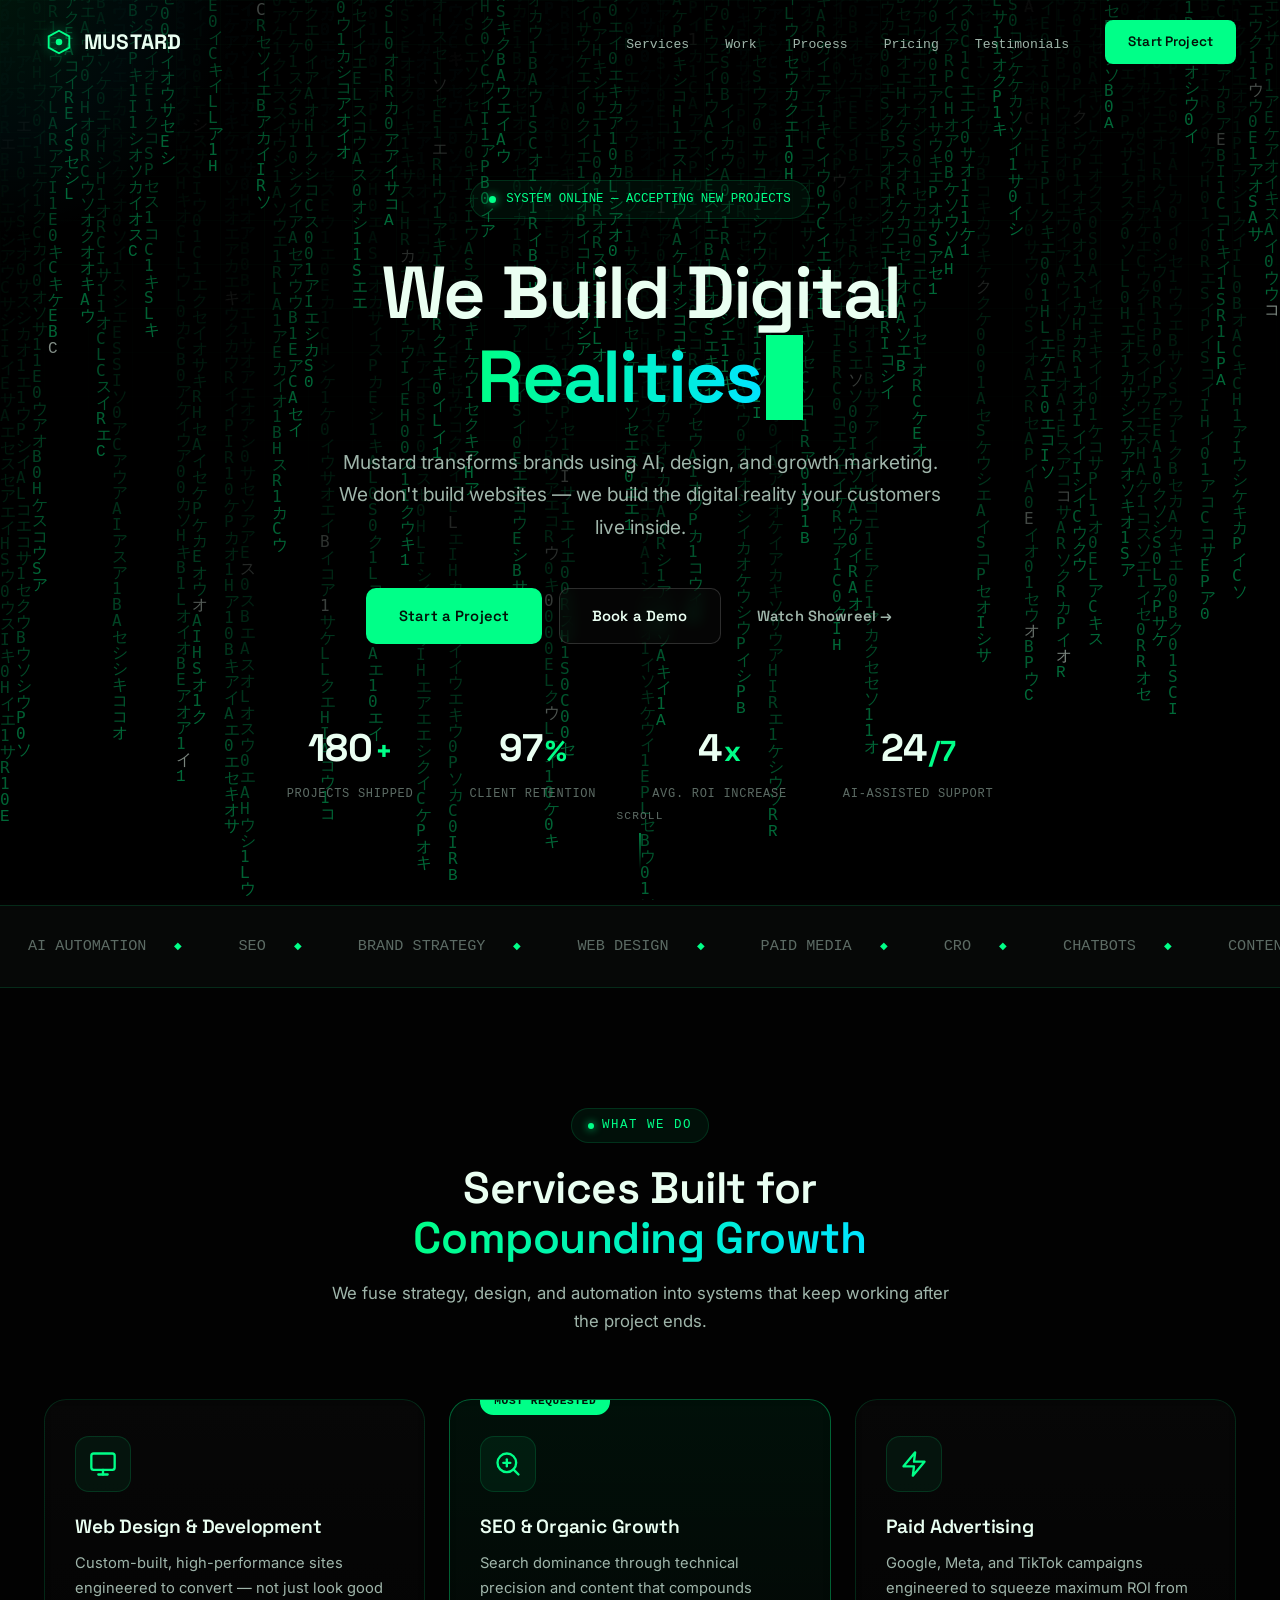
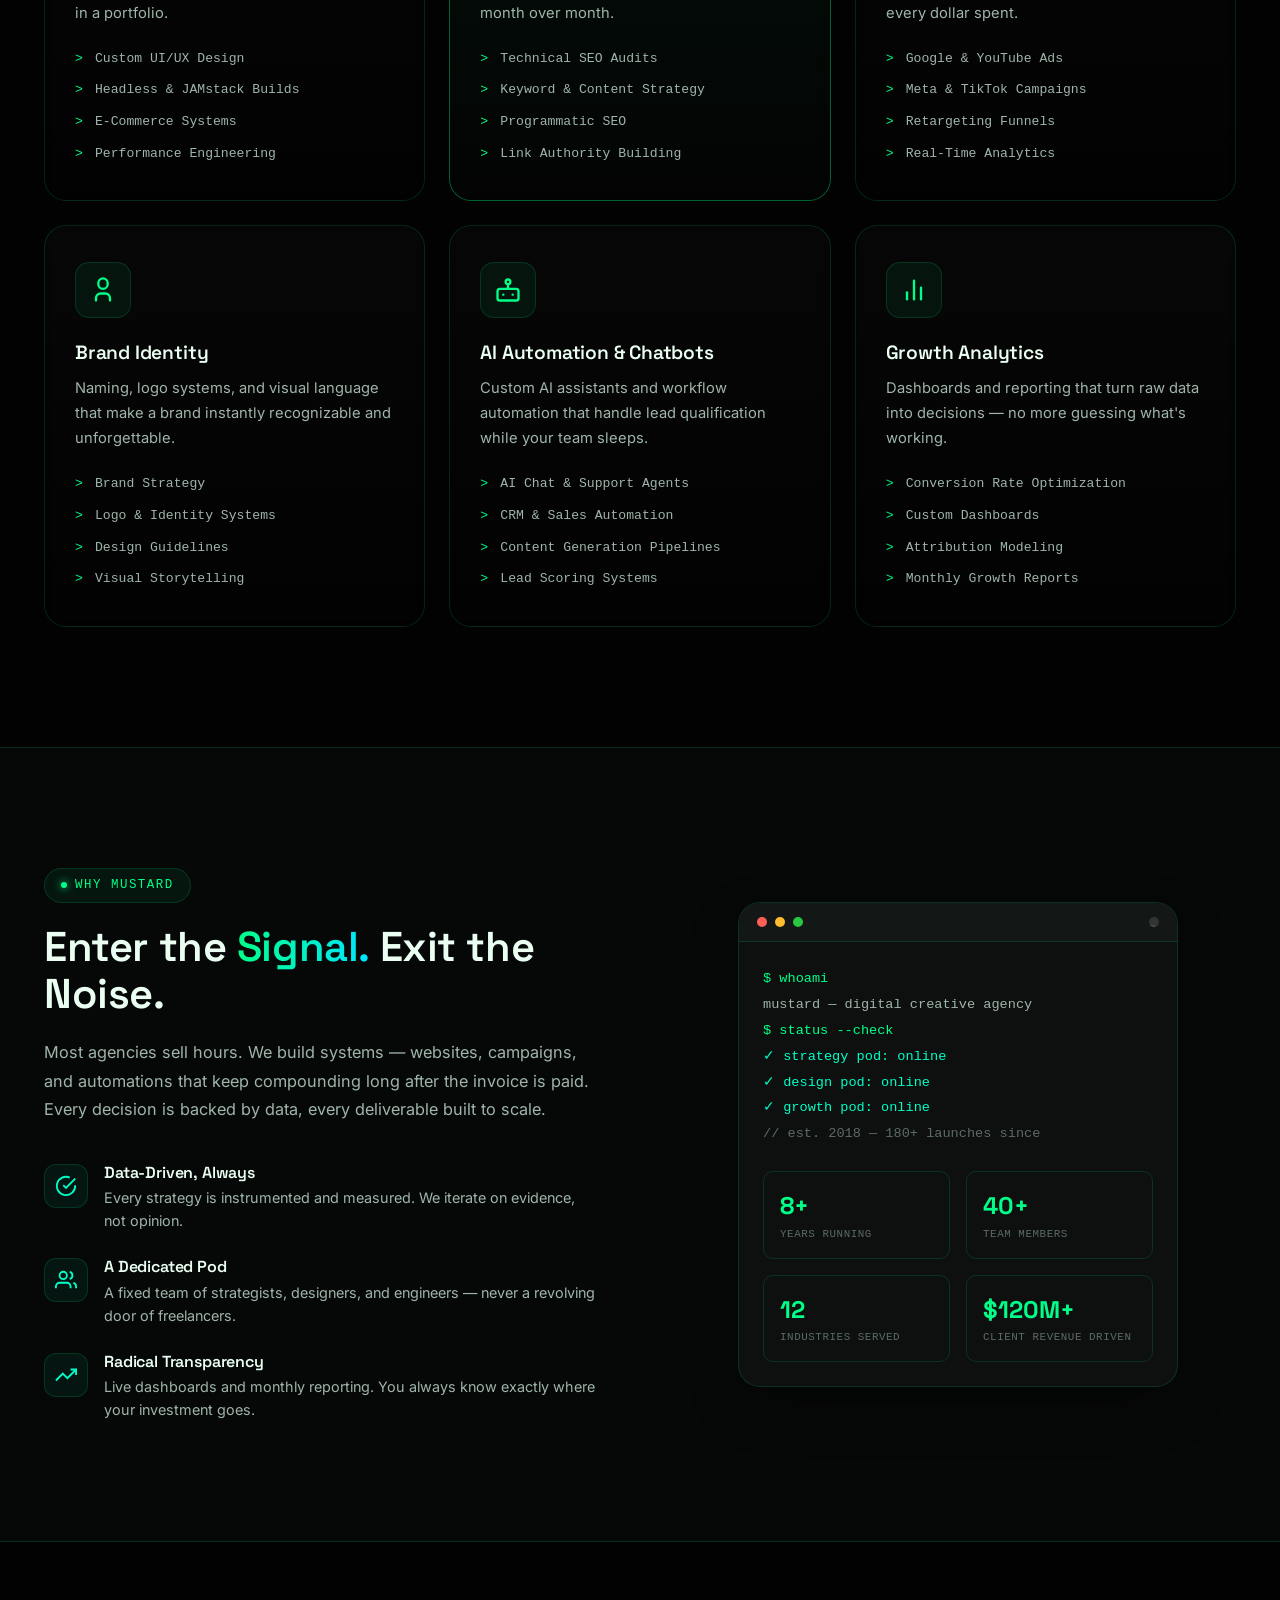
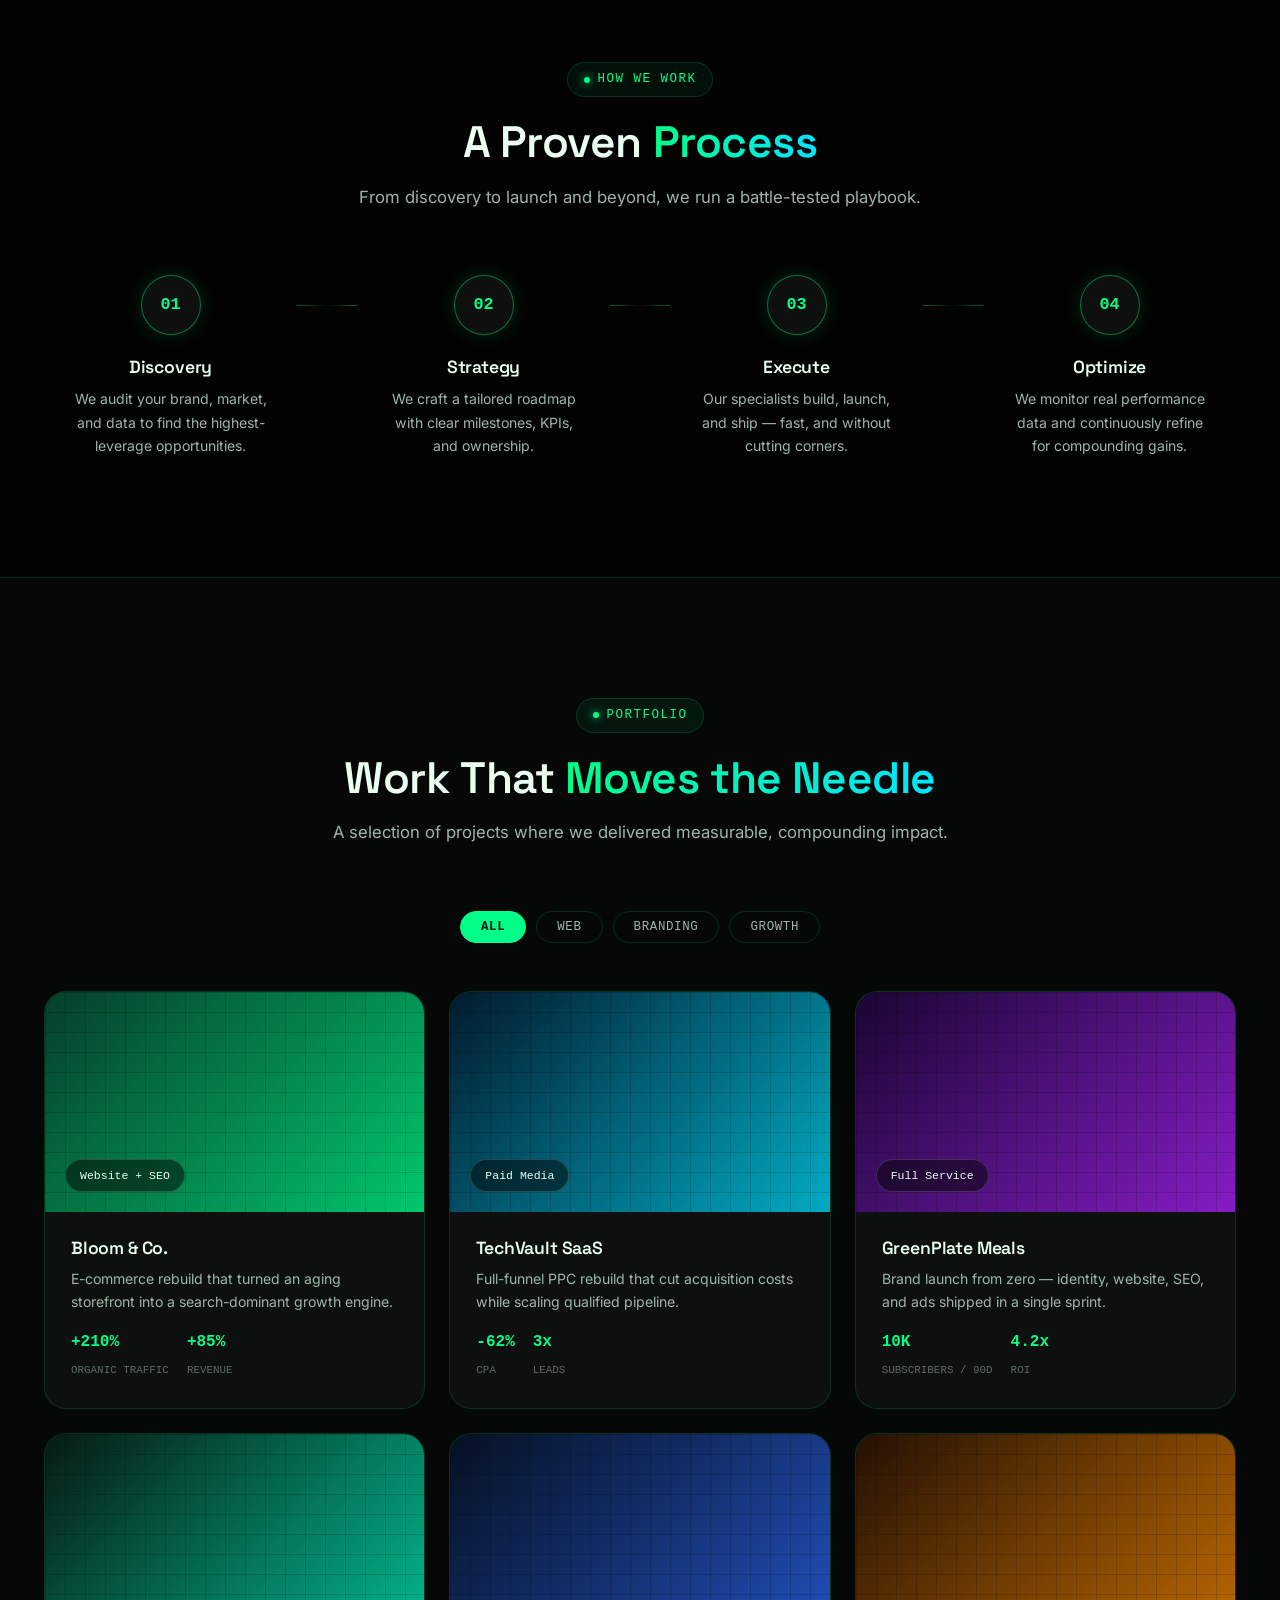
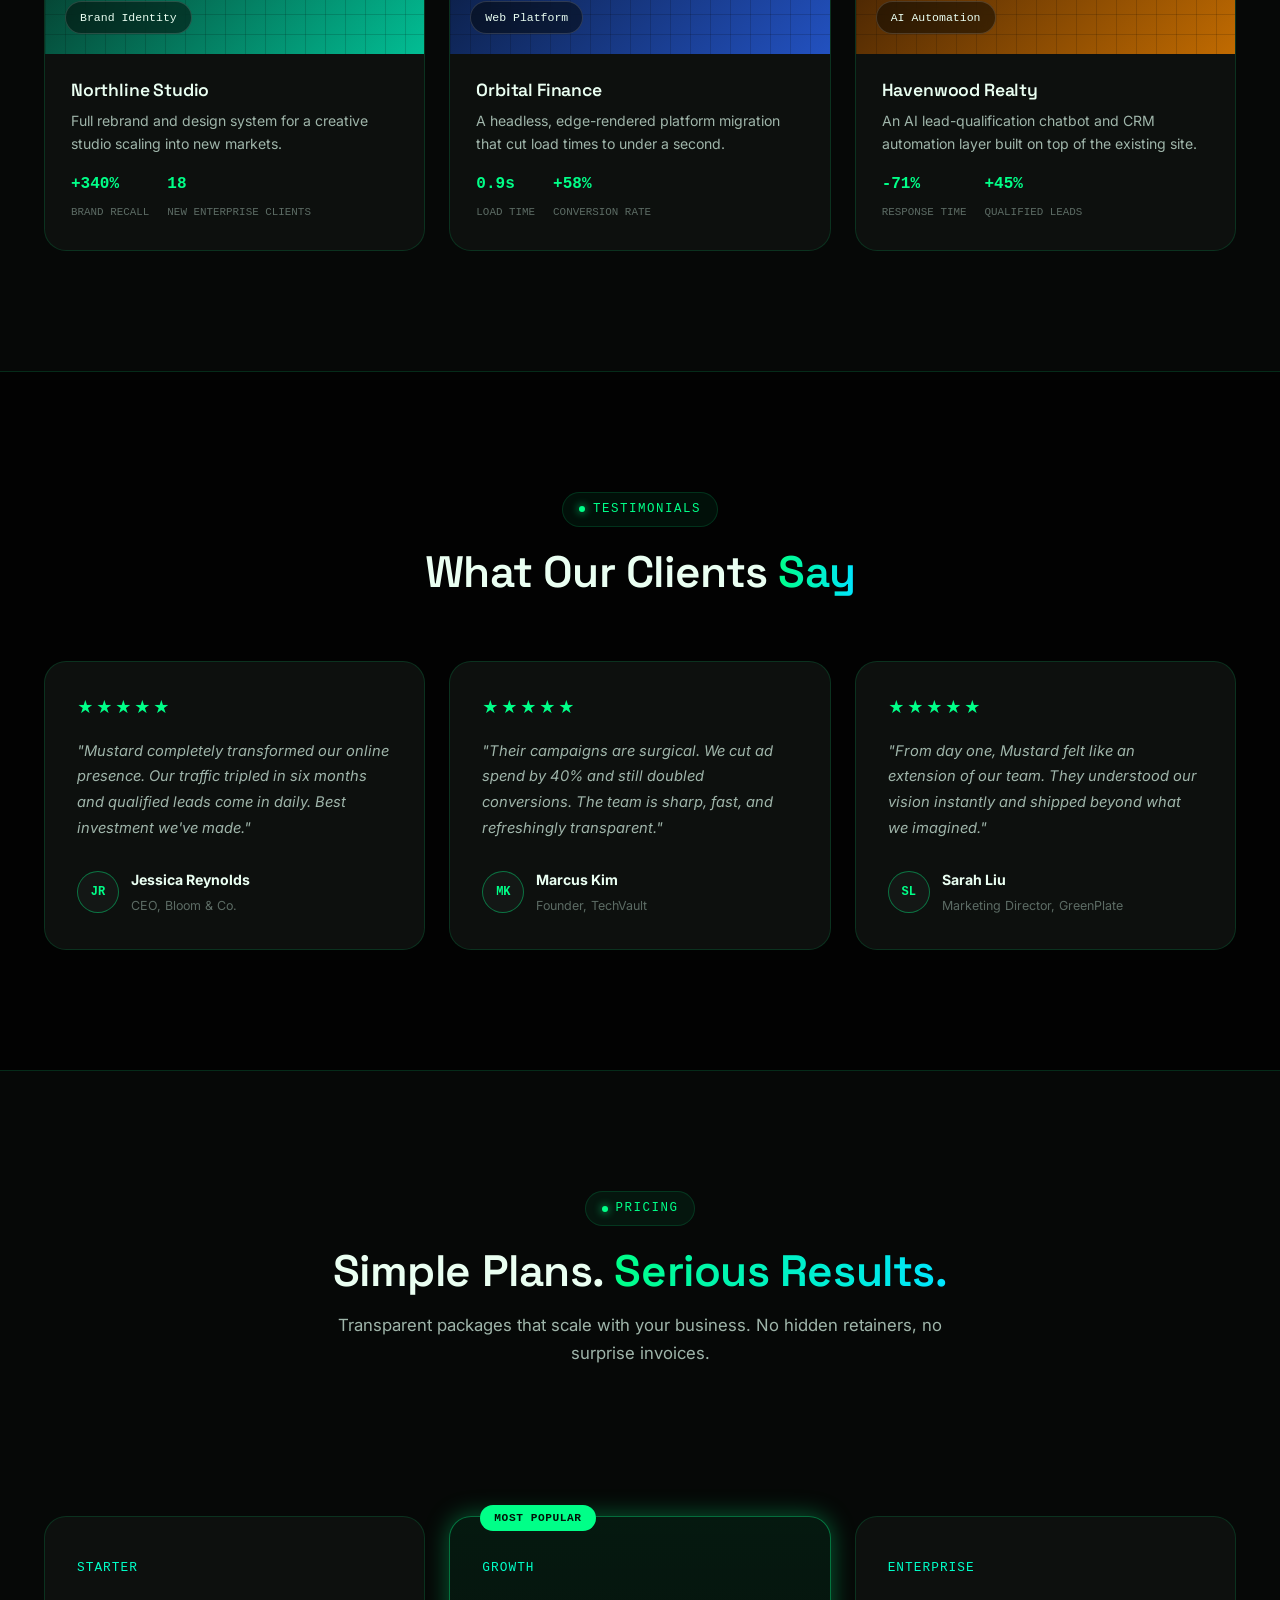
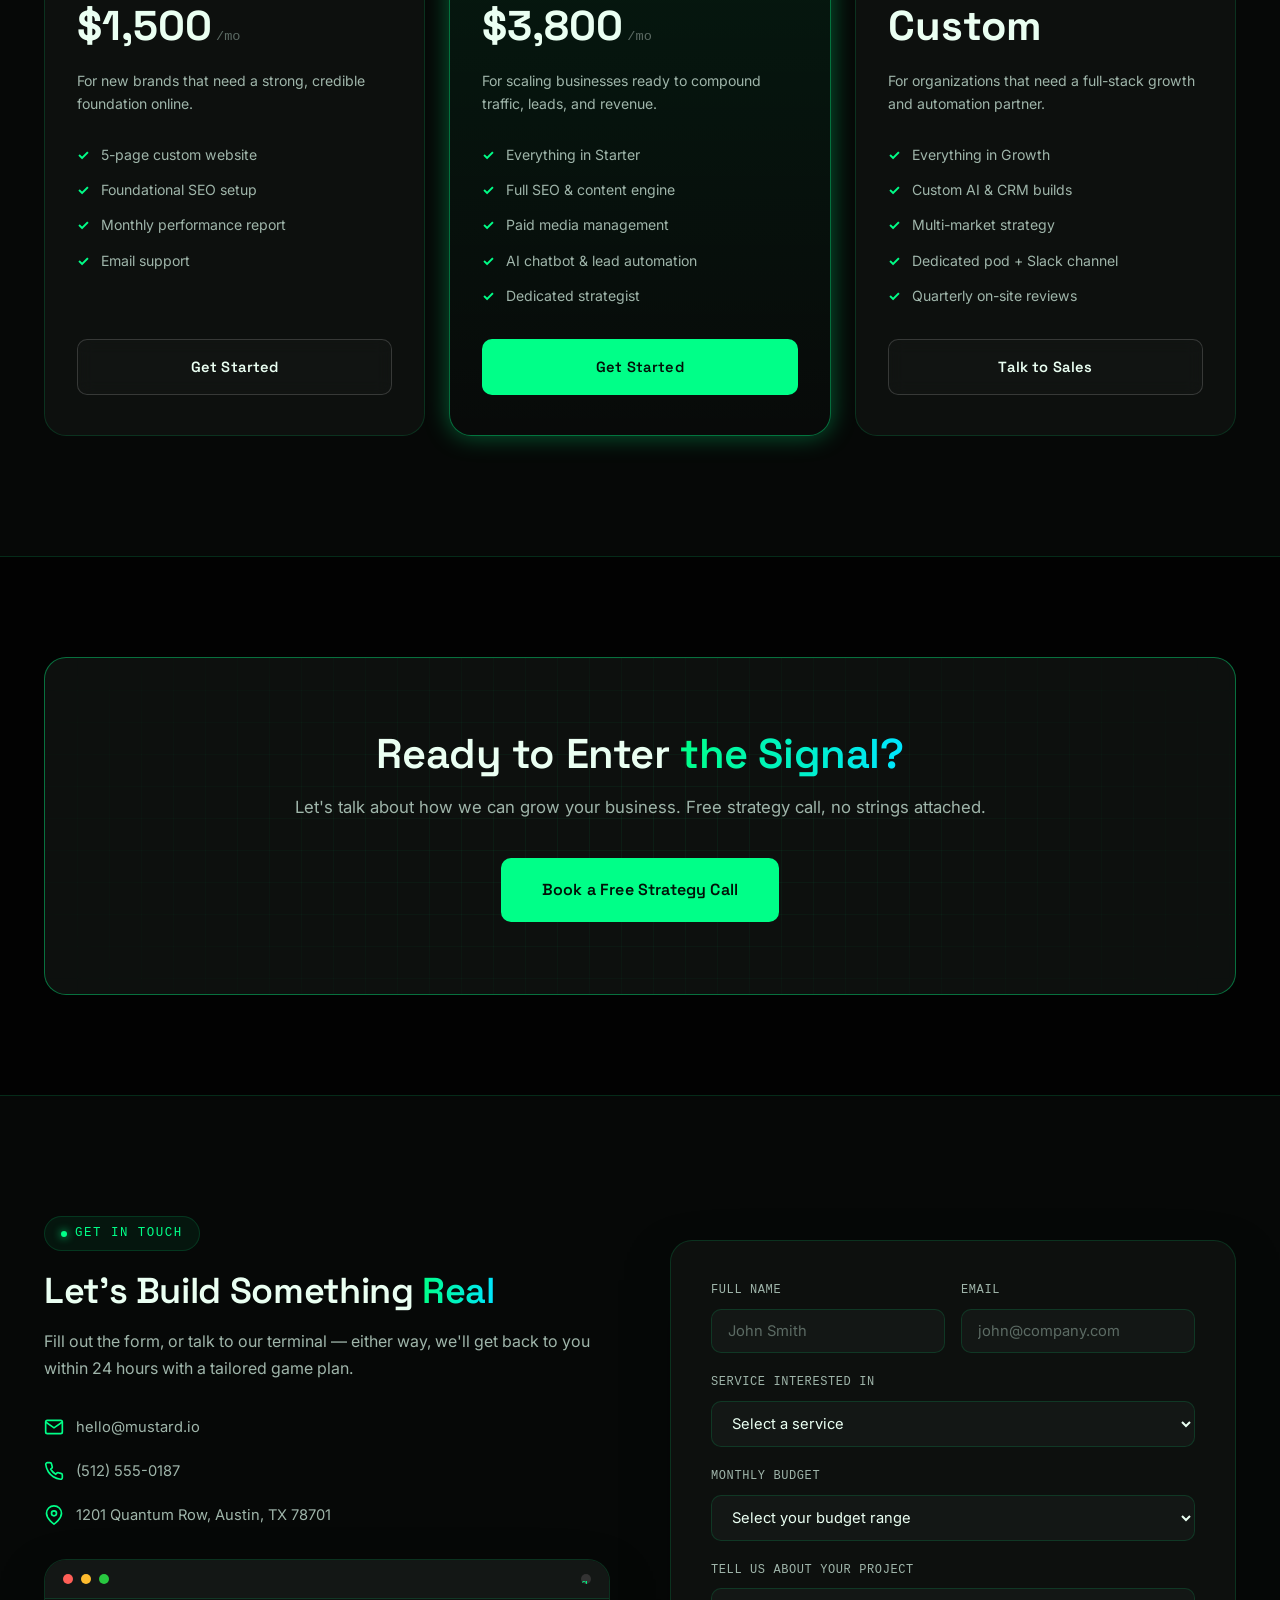
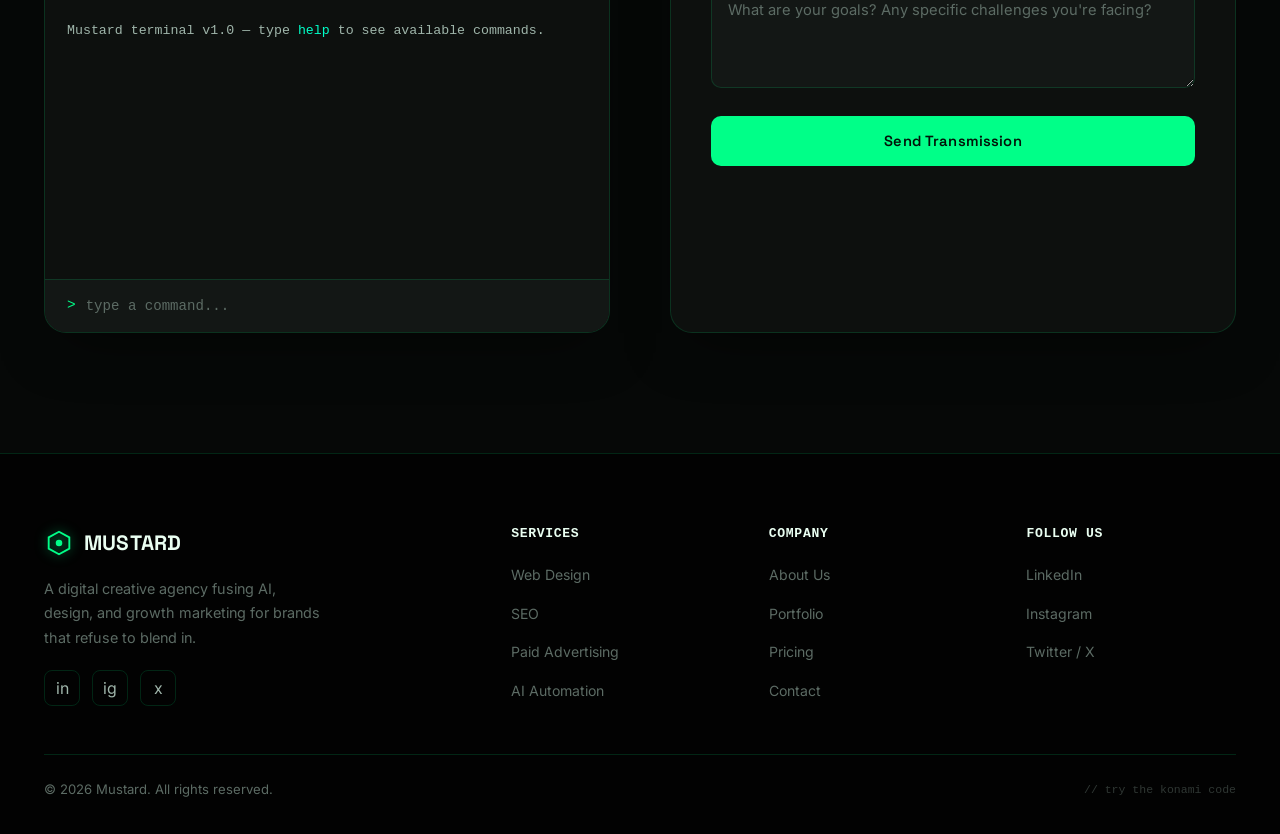
==== commit 5978035e: "Rename brand from Cipher Labs to Mustard Keep the Matrix/cyberpunk visual system as-is and just swap" ====
--- a/index.html
+++ b/index.html
@@ -3,19 +3,19 @@
 <head>
     <meta charset="UTF-8">
     <meta name="viewport" content="width=device-width, initial-scale=1.0">
-    <title>Cipher Labs | We Build Digital Realities</title>
-    <meta name="description" content="Cipher Labs is a digital creative agency fusing AI, design, and growth marketing — websites, SEO, brand strategy, and automation for brands that want to be impossible to ignore.">
+    <title>Mustard | We Build Digital Realities</title>
+    <meta name="description" content="Mustard is a digital creative agency fusing AI, design, and growth marketing — websites, SEO, brand strategy, and automation for brands that want to be impossible to ignore.">
     <meta name="theme-color" content="#020202">
 
     <!-- Open Graph -->
     <meta property="og:type" content="website">
-    <meta property="og:title" content="Cipher Labs | We Build Digital Realities">
+    <meta property="og:title" content="Mustard | We Build Digital Realities">
     <meta property="og:description" content="AI-powered design, SEO, and growth marketing for brands that want to be impossible to ignore.">
     <meta property="og:image" content="assets/images/og-image.svg">
 
     <!-- Twitter -->
     <meta name="twitter:card" content="summary_large_image">
-    <meta name="twitter:title" content="Cipher Labs | We Build Digital Realities">
+    <meta name="twitter:title" content="Mustard | We Build Digital Realities">
     <meta name="twitter:description" content="AI-powered design, SEO, and growth marketing for brands that want to be impossible to ignore.">
     <meta name="twitter:image" content="assets/images/og-image.svg">
 
@@ -30,7 +30,7 @@
     {
       "@context": "https://schema.org",
       "@type": "Organization",
-      "name": "Cipher Labs",
+      "name": "Mustard",
       "description": "Digital creative agency specializing in AI-powered design, SEO, and growth marketing.",
       "slogan": "We Build Digital Realities.",
       "sameAs": []
@@ -54,7 +54,7 @@
                     <path d="M32 8 L54 20 V44 L32 56 L10 44 V20 Z" stroke="#00ff88" stroke-width="4"/>
                     <circle cx="32" cy="32" r="7" fill="#00ff88"/>
                 </svg>
-                CIPHER <span class="logo-sub">LABS</span>
+                MUSTARD
             </a>
             <button class="nav-toggle" id="navToggle" aria-label="Toggle navigation">
                 <span></span>
@@ -77,7 +77,7 @@
         <div class="container hero-container">
             <span class="hero-badge"><span class="dot"></span> SYSTEM ONLINE — ACCEPTING NEW PROJECTS</span>
             <h1>We Build Digital<br><span class="text-gradient">Realities</span><span class="cursor-blink">&nbsp;</span></h1>
-            <p class="hero-description">Cipher Labs transforms brands using AI, design, and growth marketing. We don't build websites — we build the digital reality your customers live inside.</p>
+            <p class="hero-description">Mustard transforms brands using AI, design, and growth marketing. We don't build websites — we build the digital reality your customers live inside.</p>
             <div class="hero-ctas">
                 <a href="#contact" class="btn btn-primary magnetic">Start a Project</a>
                 <a href="#contact" class="btn btn-outline magnetic">Book a Demo</a>
@@ -241,7 +241,7 @@
     <section class="about" id="about">
         <div class="container about-container">
             <div class="about-content reveal">
-                <span class="section-tag">Why Cipher Labs</span>
+                <span class="section-tag">Why Mustard</span>
                 <h2>Enter the <span class="text-gradient">Signal.</span> Exit the Noise.</h2>
                 <p class="about-description">Most agencies sell hours. We build systems — websites, campaigns, and automations that keep compounding long after the invoice is paid. Every decision is backed by data, every deliverable built to scale.</p>
                 <div class="about-features">
@@ -278,11 +278,11 @@
                 <div class="terminal-panel">
                     <div class="terminal-titlebar">
                         <span></span><span></span><span></span>
-                        <span class="terminal-path">~/cipher-labs/status</span>
+                        <span class="terminal-path">~/mustard/status</span>
                     </div>
                     <div class="terminal-body">
                         <p class="line-prompt">$ whoami</p>
-                        <p class="line-out">cipher_labs — digital creative agency</p>
+                        <p class="line-out">mustard — digital creative agency</p>
                         <p class="line-prompt">$ status --check</p>
                         <p class="line-ok">&#10003; strategy pod: online</p>
                         <p class="line-ok">&#10003; design pod: online</p>
@@ -455,7 +455,7 @@
             <div class="testimonials-grid">
                 <div class="testimonial-card reveal">
                     <div class="testimonial-stars">&#9733;&#9733;&#9733;&#9733;&#9733;</div>
-                    <p>"Cipher Labs completely transformed our online presence. Our traffic tripled in six months and qualified leads come in daily. Best investment we've made."</p>
+                    <p>"Mustard completely transformed our online presence. Our traffic tripled in six months and qualified leads come in daily. Best investment we've made."</p>
                     <div class="testimonial-author">
                         <div class="author-avatar">JR</div>
                         <div>
@@ -477,7 +477,7 @@
                 </div>
                 <div class="testimonial-card reveal">
                     <div class="testimonial-stars">&#9733;&#9733;&#9733;&#9733;&#9733;</div>
-                    <p>"From day one, Cipher Labs felt like an extension of our team. They understood our vision instantly and shipped beyond what we imagined."</p>
+                    <p>"From day one, Mustard felt like an extension of our team. They understood our vision instantly and shipped beyond what we imagined."</p>
                     <div class="testimonial-author">
                         <div class="author-avatar">SL</div>
                         <div>
@@ -577,7 +577,7 @@
                 <div class="contact-details">
                     <div class="contact-item">
                         <svg width="20" height="20" viewBox="0 0 24 24" fill="none" stroke="currentColor" stroke-width="2"><path d="M4 4h16c1.1 0 2 .9 2 2v12c0 1.1-.9 2-2 2H4c-1.1 0-2-.9-2-2V6c0-1.1.9-2 2-2z"></path><polyline points="22,6 12,13 2,6"></polyline></svg>
-                        <span>hello@cipherlabs.io</span>
+                        <span>hello@mustard.io</span>
                     </div>
                     <div class="contact-item">
                         <svg width="20" height="20" viewBox="0 0 24 24" fill="none" stroke="currentColor" stroke-width="2"><path d="M22 16.92v3a2 2 0 0 1-2.18 2 19.79 19.79 0 0 1-8.63-3.07 19.5 19.5 0 0 1-6-6 19.79 19.79 0 0 1-3.07-8.67A2 2 0 0 1 4.11 2h3a2 2 0 0 1 2 1.72 12.84 12.84 0 0 0 .7 2.81 2 2 0 0 1-.45 2.11L8.09 9.91a16 16 0 0 0 6 6l1.27-1.27a2 2 0 0 1 2.11-.45 12.84 12.84 0 0 0 2.81.7A2 2 0 0 1 22 16.92z"></path></svg>
@@ -591,10 +591,10 @@
                 <div class="contact-terminal">
                     <div class="terminal-titlebar">
                         <span></span><span></span><span></span>
-                        <span class="terminal-path">guest@cipher-labs:~$</span>
+                        <span class="terminal-path">guest@mustard:~$</span>
                     </div>
                     <div class="terminal-output" id="terminalOutput">
-                        <p class="t-resp">Cipher Labs terminal v1.0 — type <span class="t-accent">help</span> to see available commands.</p>
+                        <p class="t-resp">Mustard terminal v1.0 — type <span class="t-accent">help</span> to see available commands.</p>
                     </div>
                     <div class="terminal-input-row">
                         <span class="prompt-char">&gt;</span>
@@ -654,7 +654,7 @@
                             <path d="M32 8 L54 20 V44 L32 56 L10 44 V20 Z" stroke="#00ff88" stroke-width="4"/>
                             <circle cx="32" cy="32" r="7" fill="#00ff88"/>
                         </svg>
-                        CIPHER <span class="logo-sub">LABS</span>
+                        MUSTARD
                     </a>
                     <p>A digital creative agency fusing AI, design, and growth marketing for brands that refuse to blend in.</p>
                     <div class="footer-social">
@@ -691,7 +691,7 @@
                 </div>
             </div>
             <div class="footer-bottom">
-                <p>&copy; 2026 Cipher Labs. All rights reserved.</p>
+                <p>&copy; 2026 Mustard. All rights reserved.</p>
                 <p class="easter-hint">// try the konami code</p>
             </div>
         </div>
--- a/styles.css
+++ b/styles.css
@@ -329,11 +329,6 @@
     align-items: center;
     justify-content: center;
     filter: drop-shadow(0 0 6px rgba(0, 255, 136, 0.6));
-}
-
-.logo-sub {
-    color: var(--neon-green);
-    font-weight: 700;
 }
 
 .nav-links {
